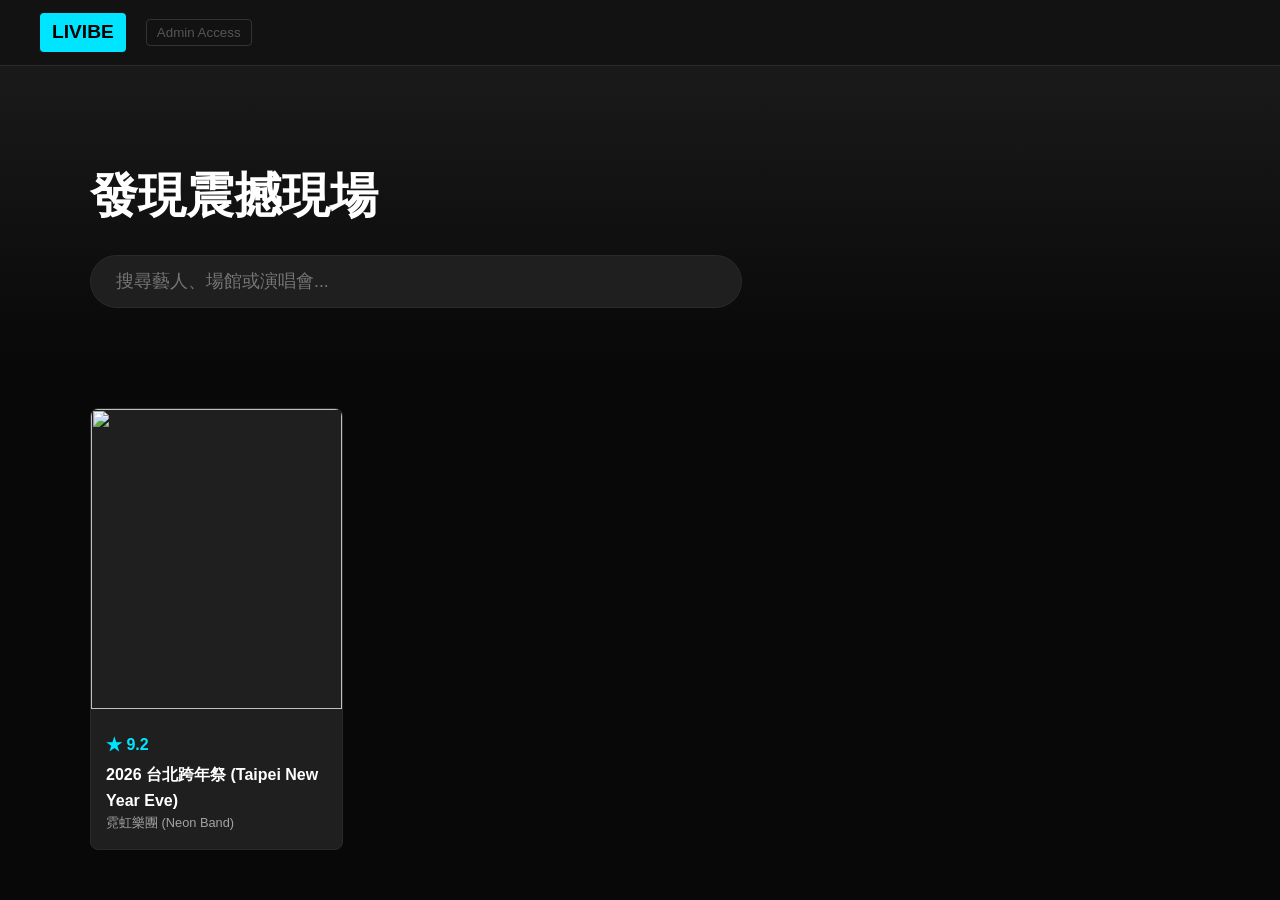
==== index.html @ 4e340376 "Initial commit of LIVIBE" ====
<!DOCTYPE html>
<html lang="zh-TW">
<head>
    <meta charset="UTF-8">
    <meta name="viewport" content="width=device-width, initial-scale=1.0">
    <title>LIVIBE | 專業演唱會評價資料庫</title>
    <link rel="stylesheet" href="style.css">
</head>
<body>
    <nav class="navbar">
        <a href="index.html" class="logo-box">LIVIBE</a>
        <div class="nav-links">
            <button id="adminBtn" class="admin-login-link">Admin Access</button>
        </div>
    </nav>

    <div class="hero-header">
        <div class="container">
            <h1 class="hero-title">發現震撼現場</h1>
            <input type="text" id="searchInput" class="search-bar" placeholder="搜尋藝人、場館或演唱會...">
        </div>
    </div>

    <main class="container">
        <div class="concert-grid" id="concertGrid"></div>
    </main>

    <script src="main.js"></script>
</body>
</html>
---- style.css ----
:root {
    --brand-main: #00E5FF;
    --bg-black: #080808;
    --bg-dark: #121212;
    --bg-card: #1f1f1f;
    --text-main: #ffffff;
    --text-muted: #a3a3a3;
    --border: 1px solid #2a2a2a;
}

body {
    background-color: var(--bg-black);
    color: var(--text-main);
    font-family: 'Inter', -apple-system, sans-serif;
    margin: 0;
    line-height: 1.6;
}

.container { max-width: 1100px; margin: 0 auto; padding: 0 20px; }

/* Navbar */
.navbar {
    background: var(--bg-dark);
    height: 65px;
    display: flex;
    align-items: center;
    padding: 0 40px;
    border-bottom: var(--border);
    position: sticky; top: 0; z-index: 100;
}

.logo-box {
    background: var(--brand-main);
    color: black;
    padding: 4px 12px;
    border-radius: 4px;
    font-weight: 800;
    text-decoration: none;
    font-size: 1.2rem;
}

/* Hero Section */
.hero-header { background: linear-gradient(to bottom, #1a1a1a, var(--bg-black)); padding: 60px 0; }
.hero-title { font-size: 3rem; margin-bottom: 20px; font-weight: 700; }
.search-bar {
    width: 100%; max-width: 600px; padding: 15px 25px;
    background: var(--bg-card); border: var(--border);
    border-radius: 30px; color: white; font-size: 1.1rem; outline: none;
}
.search-bar:focus { border-color: var(--brand-main); }

/* Concert Grid */
.concert-grid {
    display: grid; grid-template-columns: repeat(auto-fill, minmax(220px, 1fr));
    gap: 30px; padding: 40px 0;
}

.concert-card {
    background: var(--bg-card); border-radius: 8px; overflow: hidden;
    transition: transform 0.3s; cursor: pointer; border: var(--border);
}
.concert-card:hover { transform: translateY(-10px); border-color: var(--brand-main); }
.card-img { width: 100%; height: 300px; object-fit: cover; }
.card-body { padding: 15px; }

/* Detail Page Layout */
.detail-hero { background: var(--bg-dark); padding: 40px 0; border-bottom: var(--border); }
.score-circle { border-left: 1px solid #333; padding-left: 30px; text-align: center; }
.score-num { font-size: 3rem; color: var(--brand-main); font-weight: 800; display: block; }

.main-layout { display: grid; grid-template-columns: 320px 1fr; gap: 50px; margin-top: 40px; }
.poster-sticky { position: sticky; top: 100px; width: 100%; border-radius: 8px; box-shadow: 0 10px 40px rgba(0,0,0,0.6); }

.info-row { border-bottom: var(--border); padding: 18px 0; display: flex; }
.info-label { width: 140px; color: var(--text-muted); font-weight: 600; }
.info-value { color: var(--brand-main); text-decoration: none; }

/* Review Cards */
.review-card { background: var(--bg-card); padding: 25px; border-radius: 8px; margin-bottom: 20px; border: var(--border); }
.admin-login-link { background: transparent; border: 1px solid #333; color: #555; cursor: pointer; padding: 5px 10px; border-radius: 4px; margin-left: 20px; }
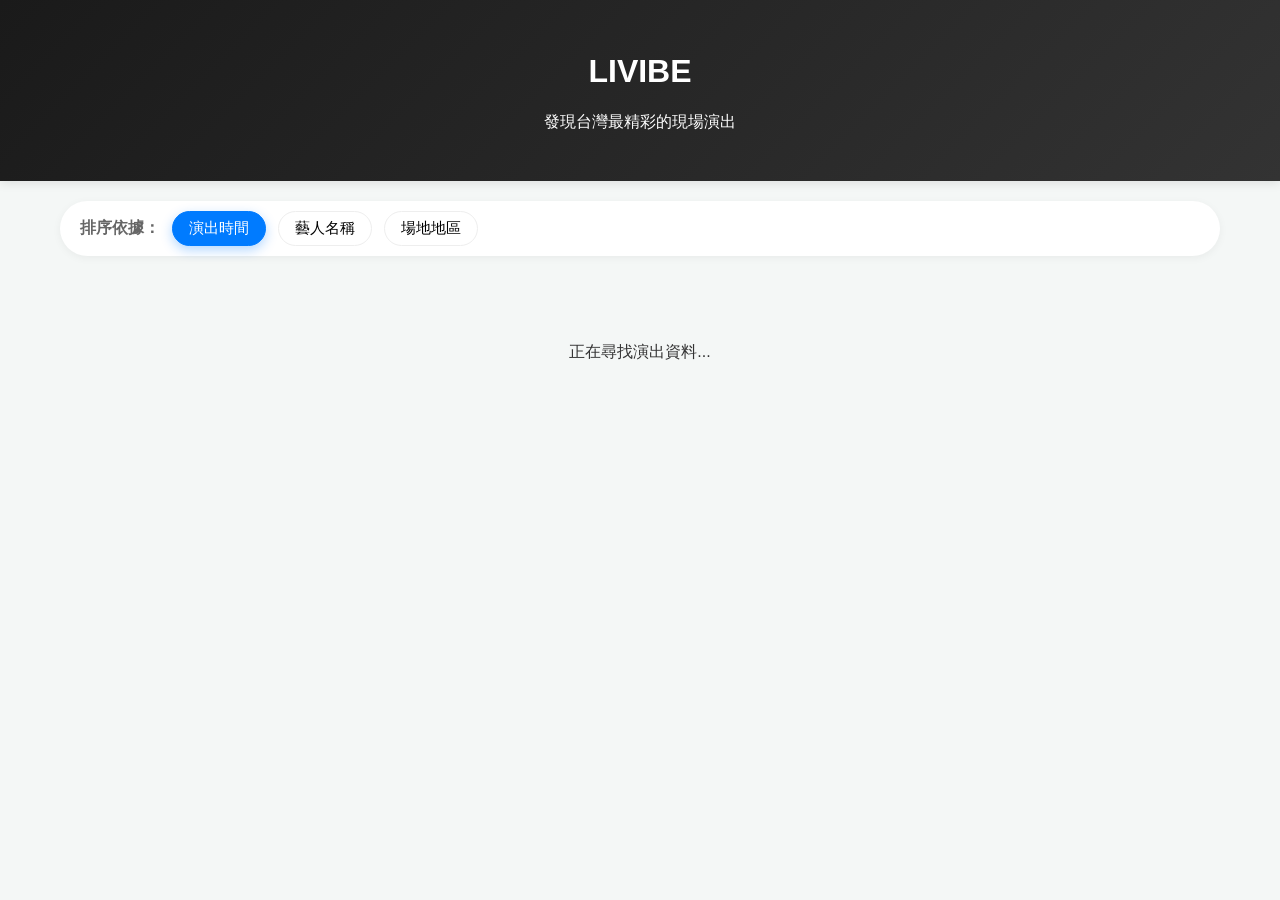
==== commit 1014846e: "feat: 支援主頁排序(藝人/時間/地區)、搜尋功能與爬蟲精準度優化" ====
--- a/index.html
+++ b/index.html
@@ -3,28 +3,32 @@
 <head>
     <meta charset="UTF-8">
     <meta name="viewport" content="width=device-width, initial-scale=1.0">
-    <title>LIVIBE | 專業演唱會評價資料庫</title>
+    <title>LIVIBE - 演唱會評價平台</title>
     <link rel="stylesheet" href="style.css">
 </head>
 <body>
-    <nav class="navbar">
-        <a href="index.html" class="logo-box">LIVIBE</a>
-        <div class="nav-links">
-            <button id="adminBtn" class="admin-login-link">Admin Access</button>
-        </div>
-    </nav>
 
-    <div class="hero-header">
-        <div class="container">
-            <h1 class="hero-title">發現震撼現場</h1>
-            <input type="text" id="searchInput" class="search-bar" placeholder="搜尋藝人、場館或演唱會...">
-        </div>
+<header>
+    <h1>LIVIBE</h1>
+    <p>發現台灣最精彩的現場演出</p>
+</header>
+
+<div class="filter-controls">
+    <div class="sort-group">
+        <span class="sort-label">排序依據：</span>
+        <button class="sort-btn active" data-sort="date">演出時間</button>
+        <button class="sort-btn" data-sort="artist">藝人名稱</button>
+        <button class="sort-btn" data-sort="location">場地地區</button>
+    </div>
+</div>
+
+<div id="concert-container" class="concert-grid">
     </div>
 
-    <main class="container">
-        <div class="concert-grid" id="concertGrid"></div>
-    </main>
+<div id="concert-grid" class="concert-grid">
+    <p style="text-align: center; grid-column: 1/-1;">正在尋找演出資料...</p>
+</div>
 
-    <script src="main.js"></script>
+<script src="app.js"></script> 
 </body>
 </html>
--- a/style.css
+++ b/style.css
@@ -1,80 +1,197 @@
-:root {
-    --brand-main: #00E5FF;
-    --bg-black: #080808;
-    --bg-dark: #121212;
-    --bg-card: #1f1f1f;
-    --text-main: #ffffff;
-    --text-muted: #a3a3a3;
-    --border: 1px solid #2a2a2a;
+/* 全域設定 */
+* {
+    box-sizing: border-box;
 }
 
 body {
-    background-color: var(--bg-black);
-    color: var(--text-main);
-    font-family: 'Inter', -apple-system, sans-serif;
+    font-family: 'PingFang TC', 'Microsoft JhengHei', sans-serif;
+    background-color: #f4f7f6;
     margin: 0;
-    line-height: 1.6;
+    color: #333;
 }
 
-.container { max-width: 1100px; margin: 0 auto; padding: 0 20px; }
+header {
+    background: linear-gradient(135deg, #1a1a1a 0%, #333 100%);
+    color: white;
+    padding: 2rem;
+    text-align: center;
+    box-shadow: 0 2px 10px rgba(0,0,0,0.1);
+}
 
-/* Navbar */
-.navbar {
-    background: var(--bg-dark);
-    height: 65px;
+/* 排序控制列 */
+.control-panel {
+    max-width: 1200px;
+    margin: 30px auto;
+    padding: 0 20px;
+    display: flex;
+    justify-content: center;
+    align-items: center;
+    gap: 15px;
+}
+
+.sort-group {
+    display: flex;
+    gap: 12px;
+    background: #fff;
+    padding: 10px 20px;
+    border-radius: 50px;
+    box-shadow: 0 4px 6px rgba(0,0,0,0.05);
+}
+
+.sort-label {
+    font-weight: bold;
+    color: #666;
+    align-self: center;
+}
+
+.sort-btn {
+    padding: 8px 20px;
+    border: 2px solid #eee;
+    background: white;
+    border-radius: 25px;
+    cursor: pointer;
+    font-size: 0.95rem;
+    font-weight: 500;
+    transition: all 0.3s ease;
+}
+
+.sort-btn:hover {
+    border-color: #007bff;
+    color: #007bff;
+}
+
+.sort-btn.active {
+    background: #007bff;
+    color: white;
+    border-color: #007bff;
+    box-shadow: 0 4px 12px rgba(0, 123, 255, 0.3);
+}
+
+/* 演唱會網格佈局 */
+.concert-grid {
+    display: grid;
+    grid-template-columns: repeat(auto-fill, minmax(300px, 1fr));
+    gap: 30px;
+    max-width: 1200px;
+    margin: 0 auto;
+    padding: 0 20px 50px;
+}
+
+/* 卡片與圖片樣式 */
+.concert-card {
+    background: white;
+    border-radius: 15px;
+    overflow: hidden;
+    box-shadow: 0 10px 20px rgba(0,0,0,0.08);
+    transition: transform 0.3s cubic-bezier(0.175, 0.885, 0.32, 1.275);
+}
+
+.concert-card:hover {
+    transform: translateY(-10px);
+    box-shadow: 0 15px 30px rgba(0,0,0,0.12);
+}
+
+.poster-wrapper {
+    position: relative;
+    width: 100%;
+    height: 400px;
+    overflow: hidden;
+}
+
+.poster-wrapper img {
+    width: 100%;
+    height: 100%;
+    object-fit: cover;
+}
+
+/* 文字資訊區 */
+.info {
+    padding: 20px;
+}
+
+.location-tag {
+    background: #f0f3ff;
+    color: #007bff;
+    font-size: 0.75rem;
+    font-weight: bold;
+    padding: 4px 12px;
+    border-radius: 6px;
+    display: inline-block;
+    margin-bottom: 10px;
+}
+
+h3 {
+    margin: 5px 0;
+    font-size: 1.25rem;
+    color: #222;
+    /* 避免標題太長擠壓佈局 */
+    display: -webkit-box;
+    -webkit-line-clamp: 1;
+    -webkit-box-orient: vertical;
+    overflow: hidden;
+}
+
+.venue {
+    color: #777;
+    font-size: 0.9rem;
+    margin-bottom: 15px;
+}
+
+.date-box {
+    border-top: 1px solid #eee;
+    padding-top: 15px;
+    color: #007bff;
+    font-weight: 600;
     display: flex;
     align-items: center;
-    padding: 0 40px;
-    border-bottom: var(--border);
-    position: sticky; top: 0; z-index: 100;
+    gap: 5px;
 }
 
-.logo-box {
-    background: var(--brand-main);
-    color: black;
-    padding: 4px 12px;
-    border-radius: 4px;
-    font-weight: 800;
-    text-decoration: none;
-    font-size: 1.2rem;
+/* 手機版適應 */
+@media (max-width: 600px) {
+    .control-panel {
+        flex-direction: column;
+    }
+    .sort-group {
+        flex-wrap: wrap;
+        justify-content: center;
+    }
+    .poster-wrapper {
+        height: 300px;
+    }
 }
 
-/* Hero Section */
-.hero-header { background: linear-gradient(to bottom, #1a1a1a, var(--bg-black)); padding: 60px 0; }
-.hero-title { font-size: 3rem; margin-bottom: 20px; font-weight: 700; }
-.search-bar {
-    width: 100%; max-width: 600px; padding: 15px 25px;
-    background: var(--bg-card); border: var(--border);
-    border-radius: 30px; color: white; font-size: 1.1rem; outline: none;
-}
-.search-bar:focus { border-color: var(--brand-main); }
-
-/* Concert Grid */
-.concert-grid {
-    display: grid; grid-template-columns: repeat(auto-fill, minmax(220px, 1fr));
-    gap: 30px; padding: 40px 0;
+.filter-controls {
+    max-width: 1200px;
+    margin: 20px auto;
+    padding: 0 20px;
 }
 
-.concert-card {
-    background: var(--bg-card); border-radius: 8px; overflow: hidden;
-    transition: transform 0.3s; cursor: pointer; border: var(--border);
+.sort-group {
+    display: flex;
+    gap: 12px;
+    align-items: center;
+    background: white;
+    padding: 10px 20px;
+    border-radius: 50px;
+    box-shadow: 0 2px 8px rgba(0,0,0,0.05);
 }
-.concert-card:hover { transform: translateY(-10px); border-color: var(--brand-main); }
-.card-img { width: 100%; height: 300px; object-fit: cover; }
-.card-body { padding: 15px; }
 
-/* Detail Page Layout */
-.detail-hero { background: var(--bg-dark); padding: 40px 0; border-bottom: var(--border); }
-.score-circle { border-left: 1px solid #333; padding-left: 30px; text-align: center; }
-.score-num { font-size: 3rem; color: var(--brand-main); font-weight: 800; display: block; }
+.sort-btn {
+    padding: 6px 16px;
+    border: 1px solid #eee;
+    background: #fff;
+    border-radius: 20px;
+    cursor: pointer;
+    transition: all 0.3s;
+}
 
-.main-layout { display: grid; grid-template-columns: 320px 1fr; gap: 50px; margin-top: 40px; }
-.poster-sticky { position: sticky; top: 100px; width: 100%; border-radius: 8px; box-shadow: 0 10px 40px rgba(0,0,0,0.6); }
+.sort-btn:hover {
+    border-color: #007bff;
+}
 
-.info-row { border-bottom: var(--border); padding: 18px 0; display: flex; }
-.info-label { width: 140px; color: var(--text-muted); font-weight: 600; }
-.info-value { color: var(--brand-main); text-decoration: none; }
-
-/* Review Cards */
-.review-card { background: var(--bg-card); padding: 25px; border-radius: 8px; margin-bottom: 20px; border: var(--border); }
-.admin-login-link { background: transparent; border: 1px solid #333; color: #555; cursor: pointer; padding: 5px 10px; border-radius: 4px; margin-left: 20px; }+.sort-btn.active {
+    background: #007bff;
+    color: white;
+    border-color: #007bff;
+}
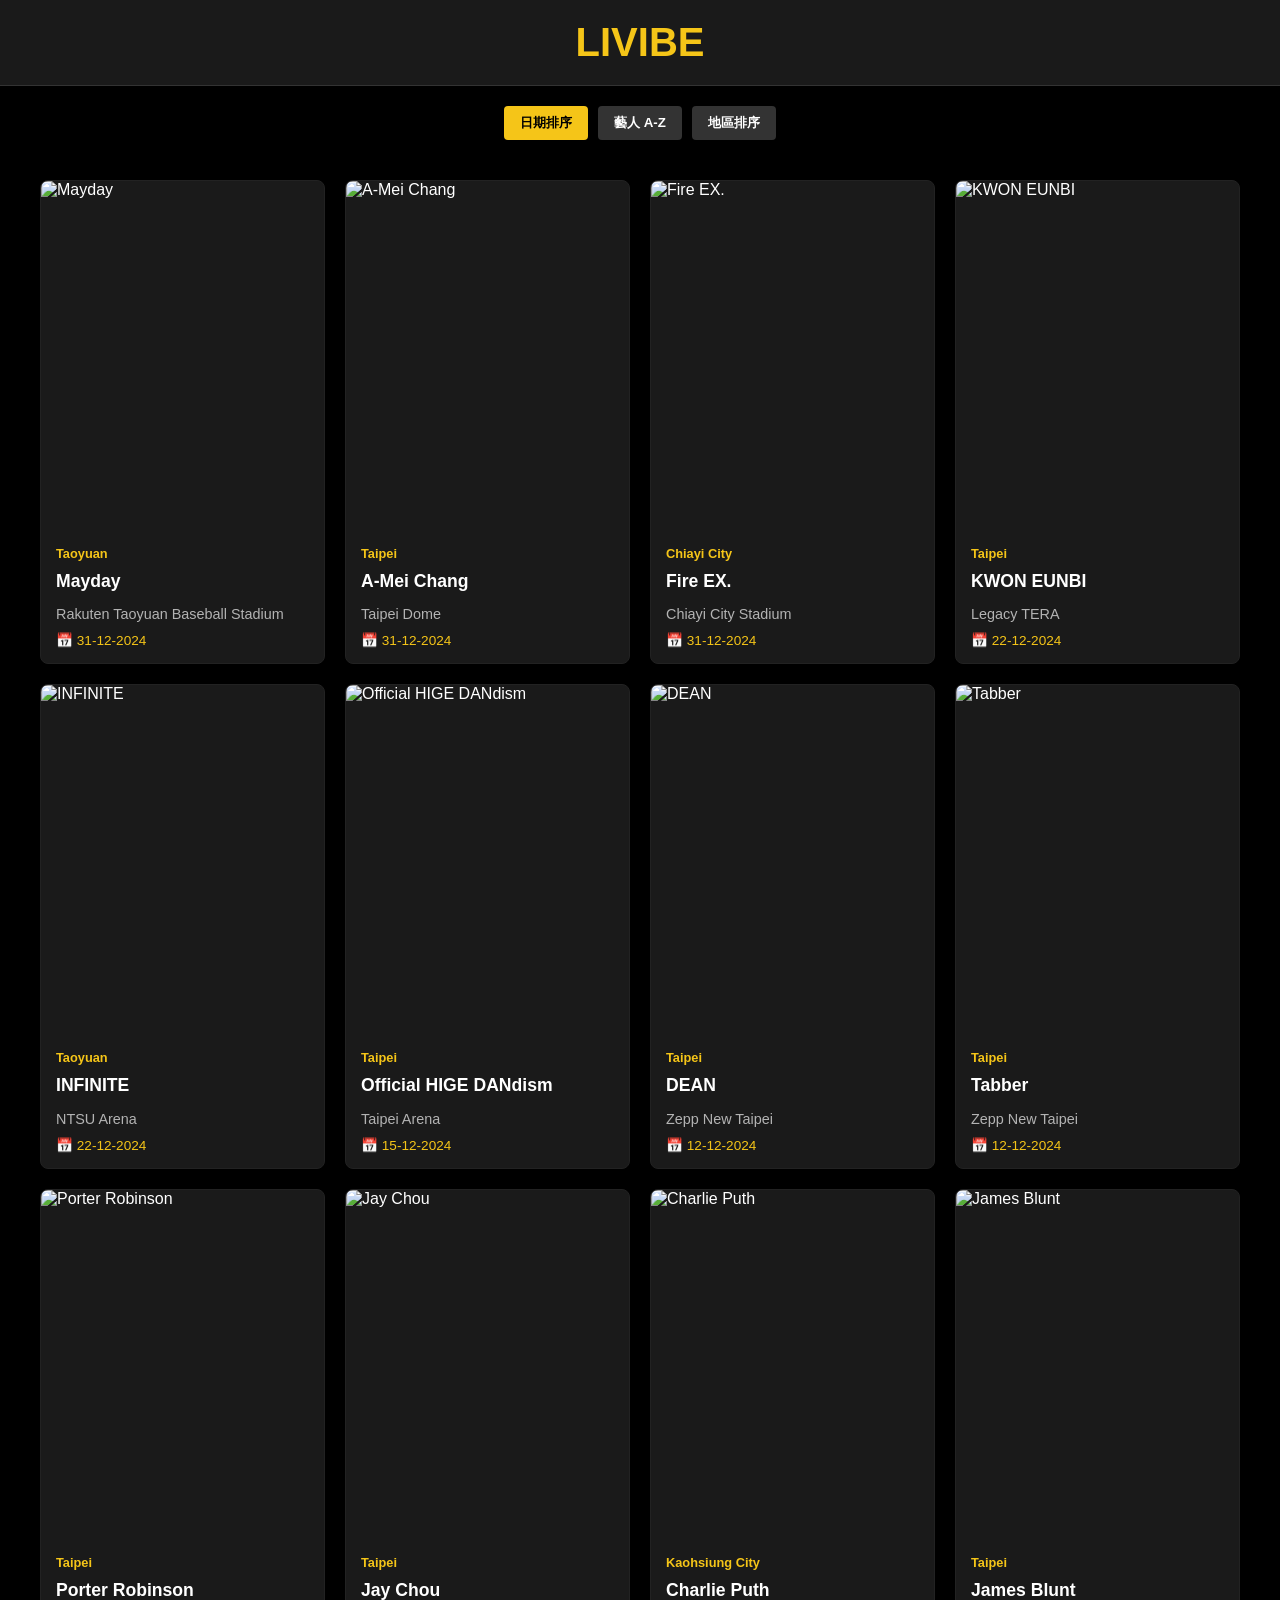
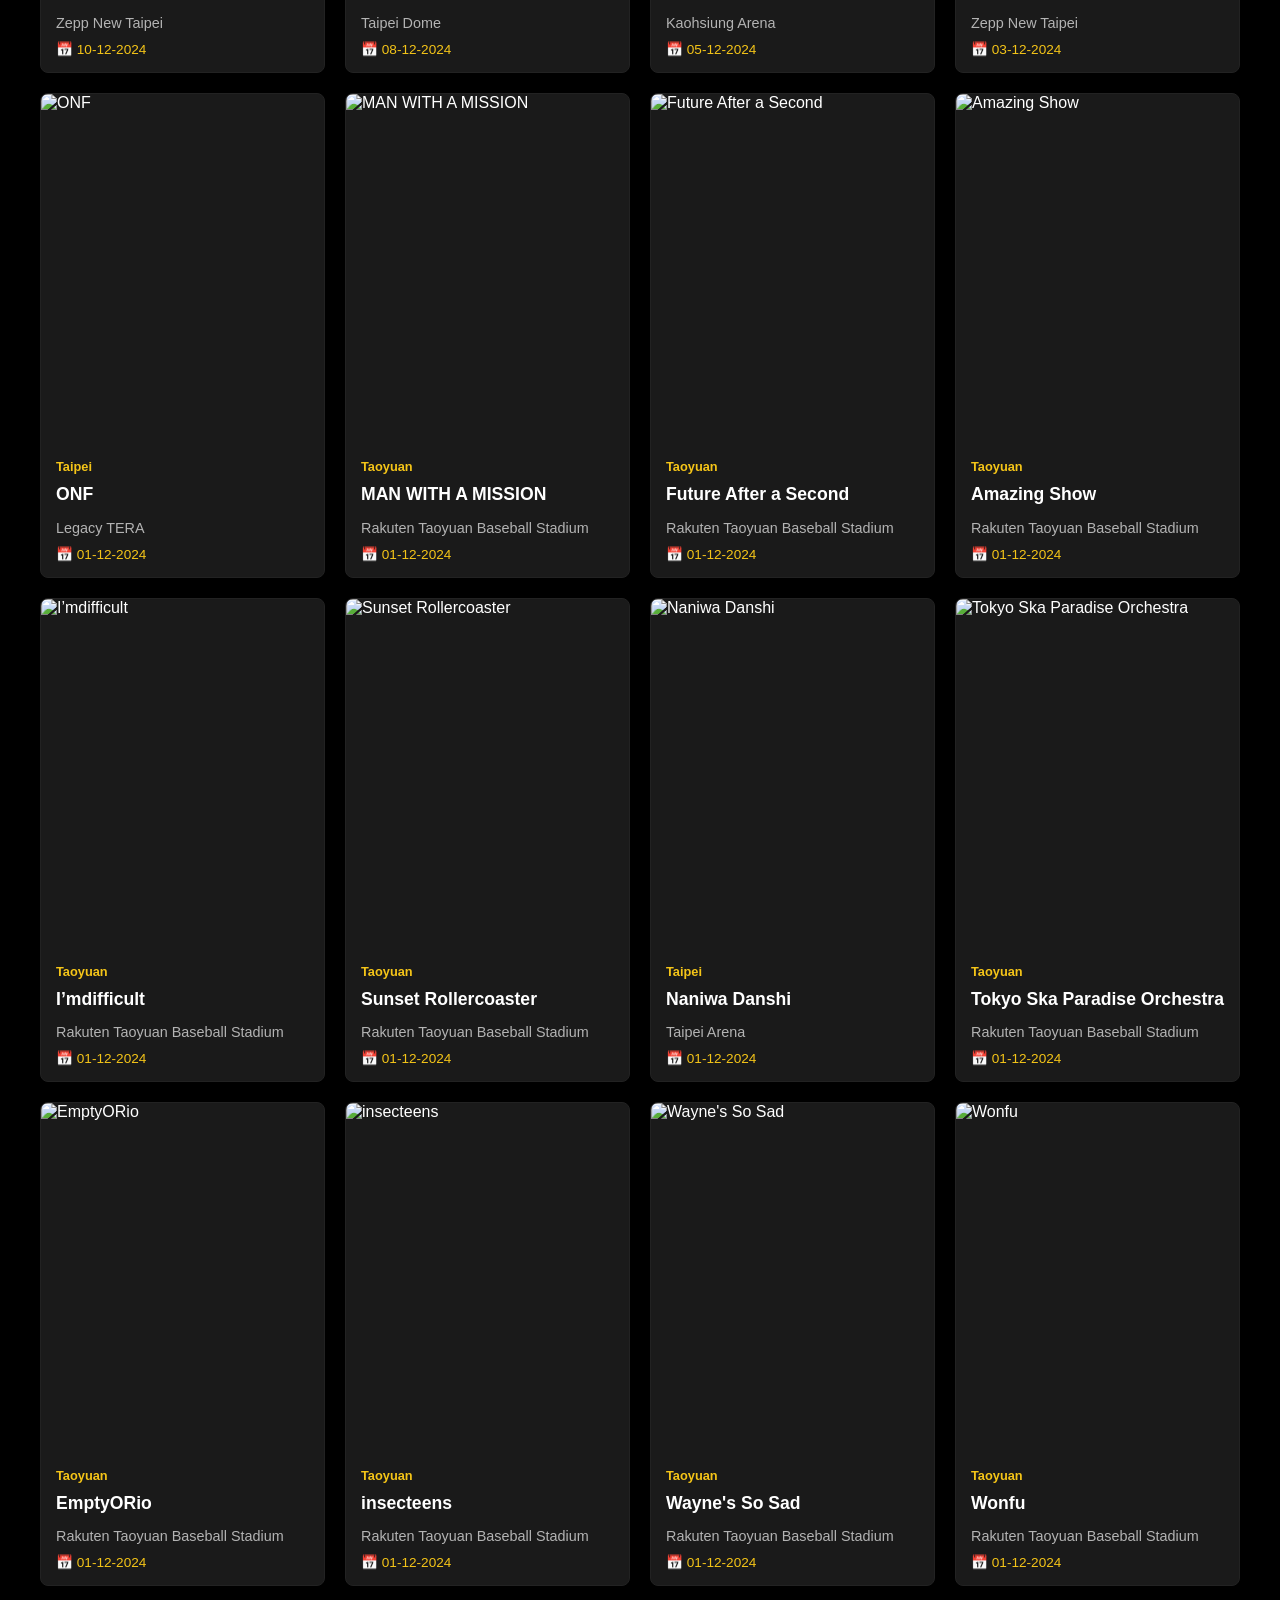
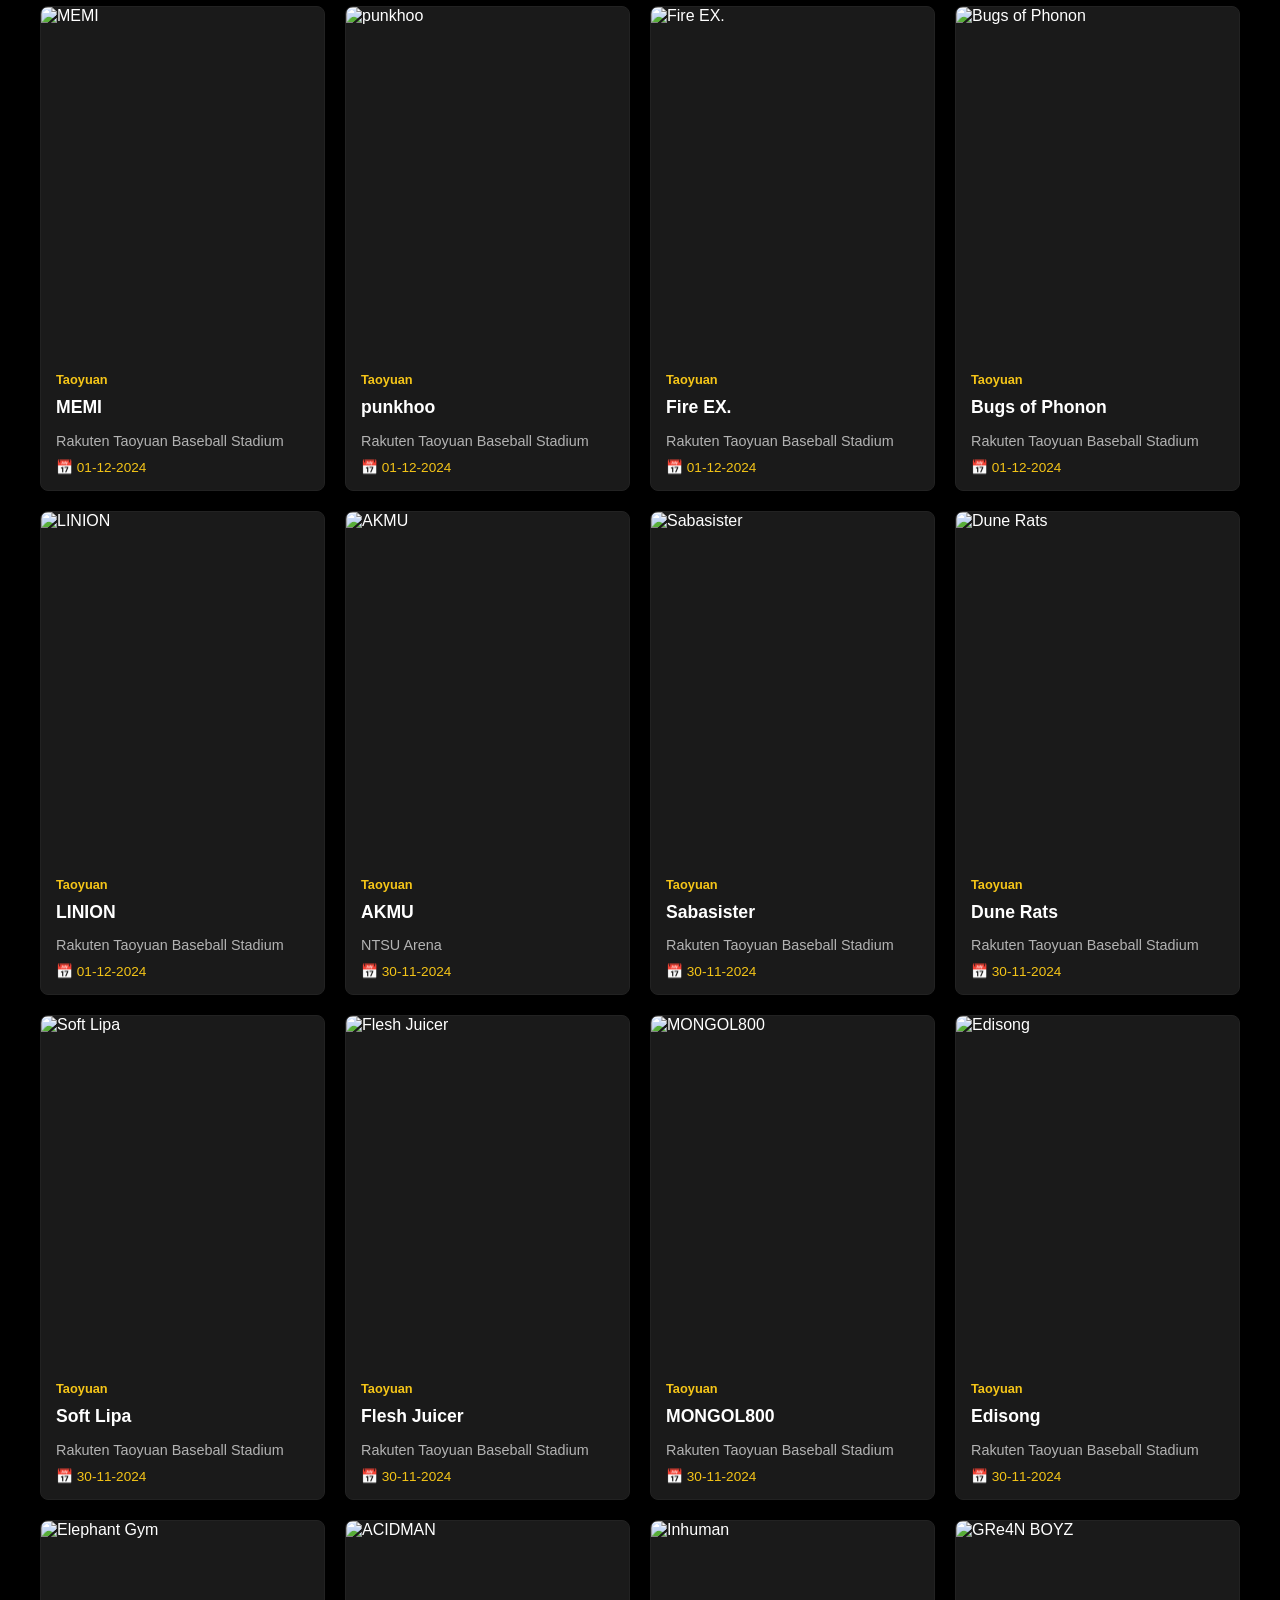
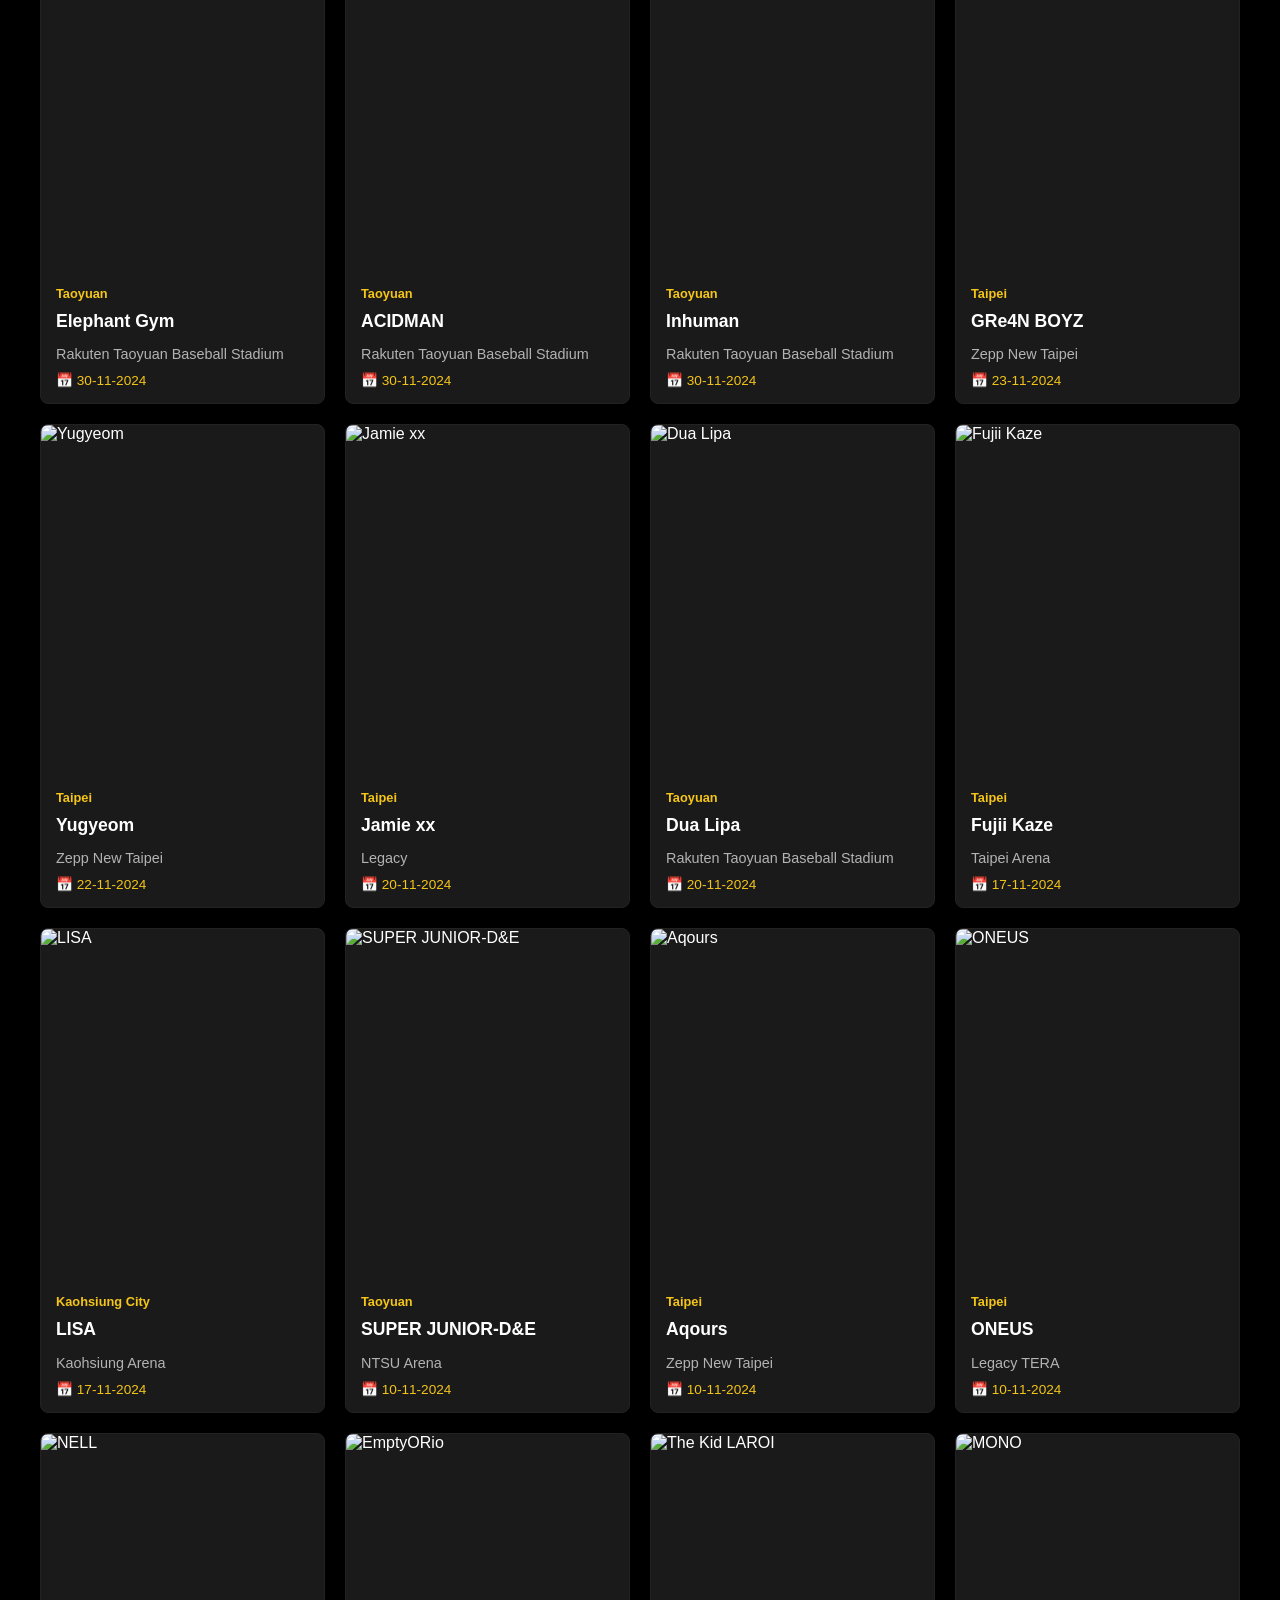
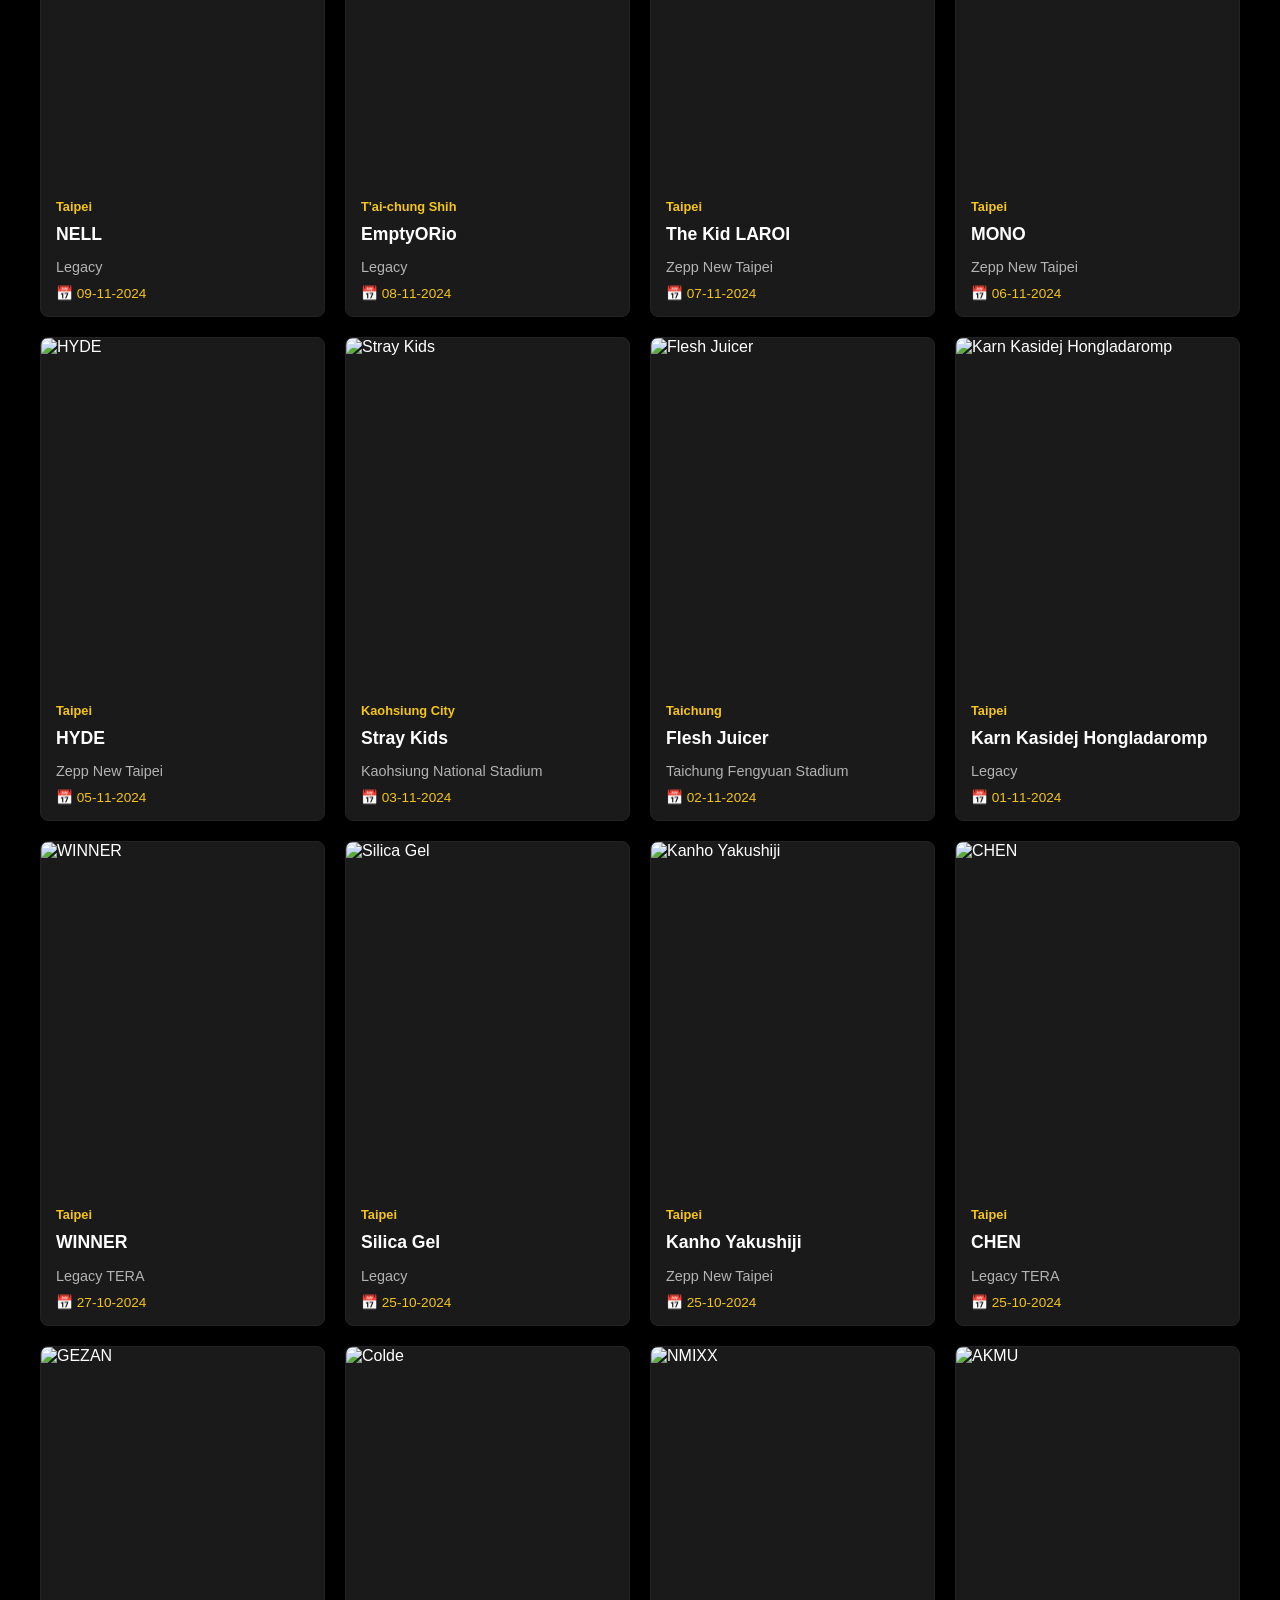
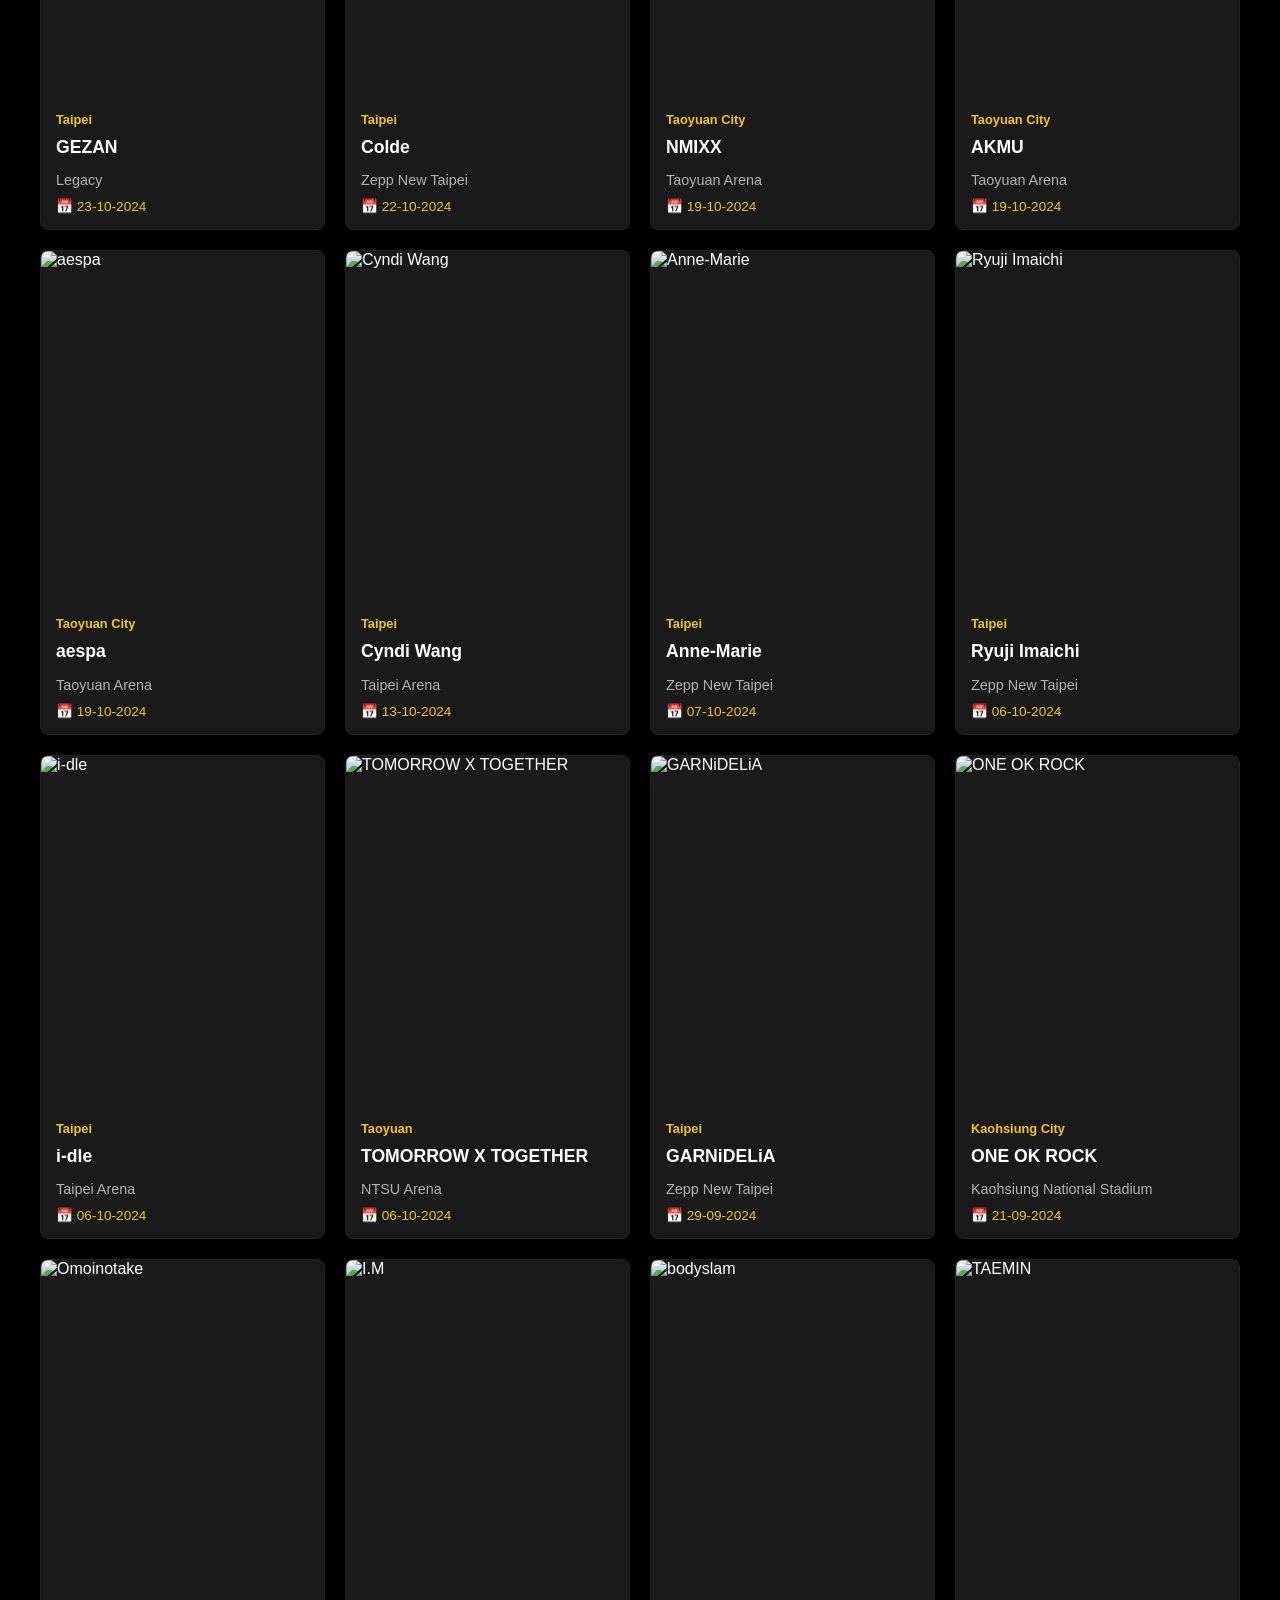
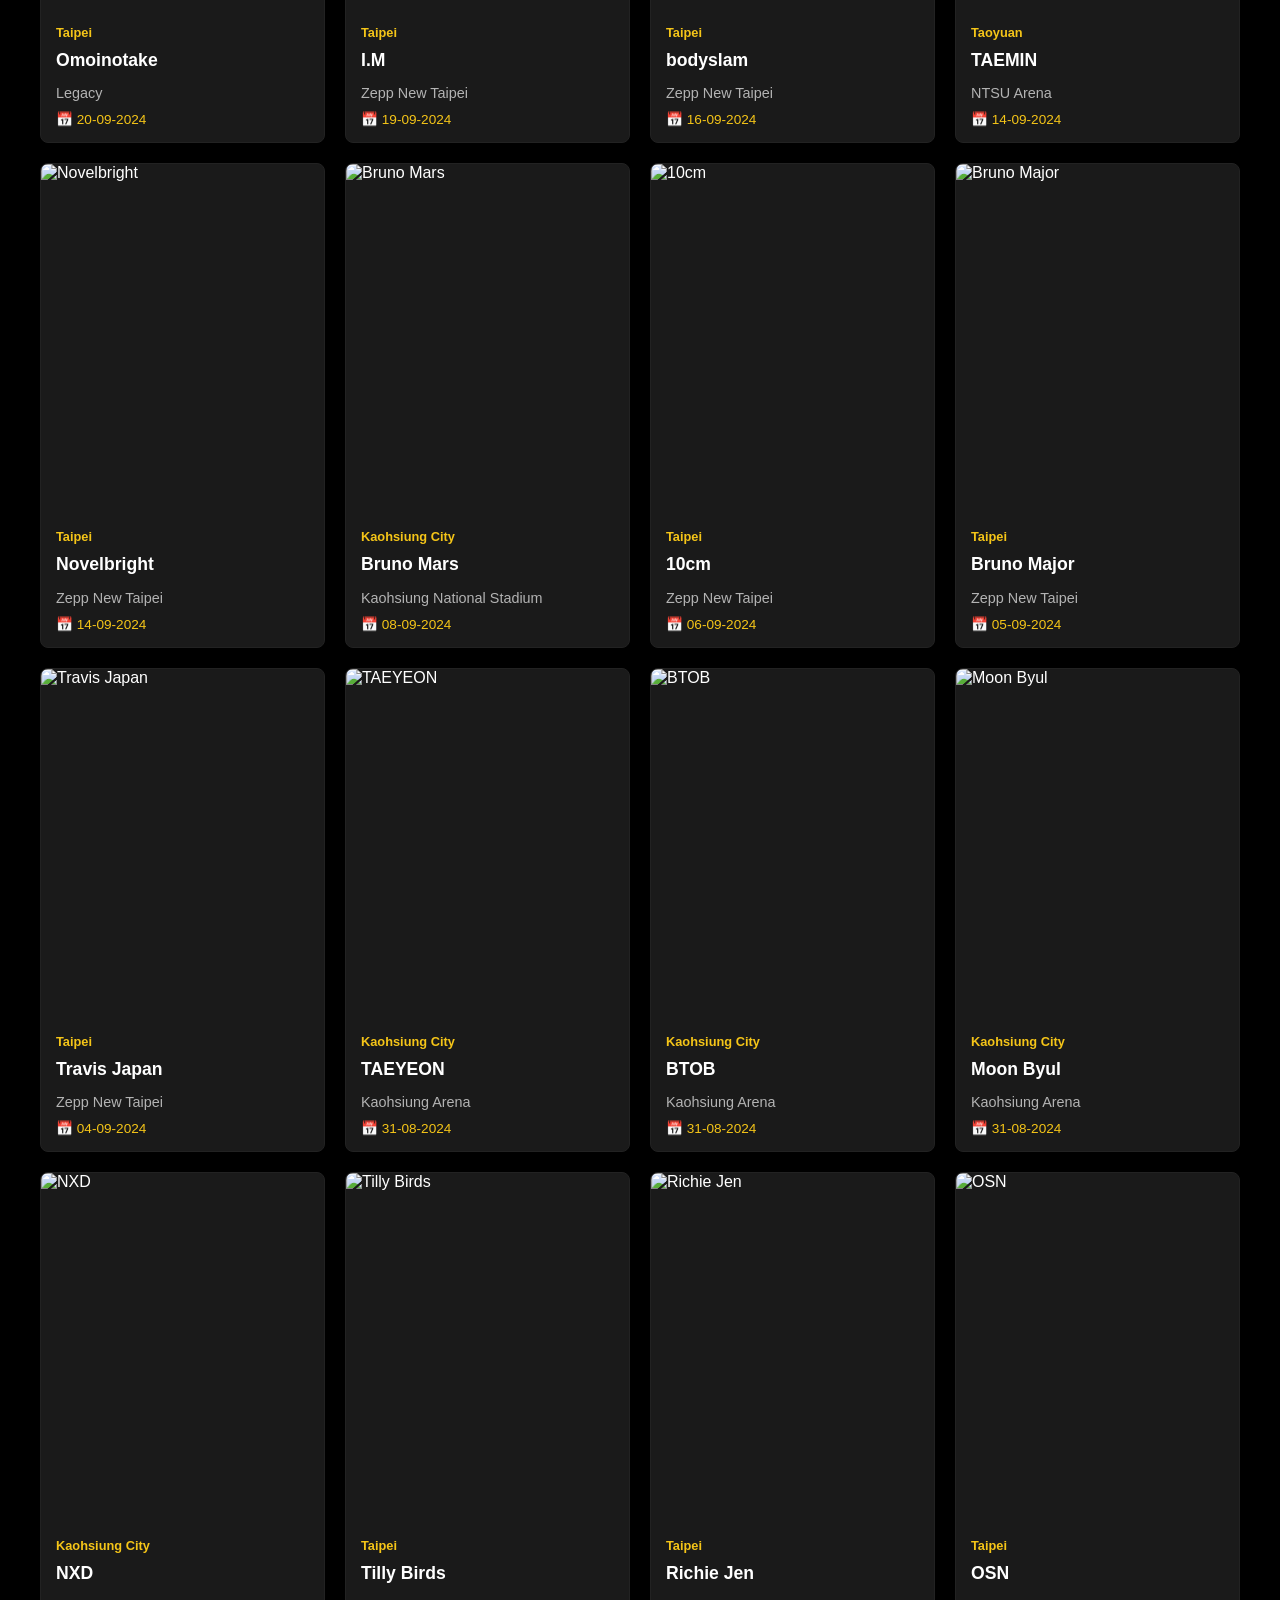
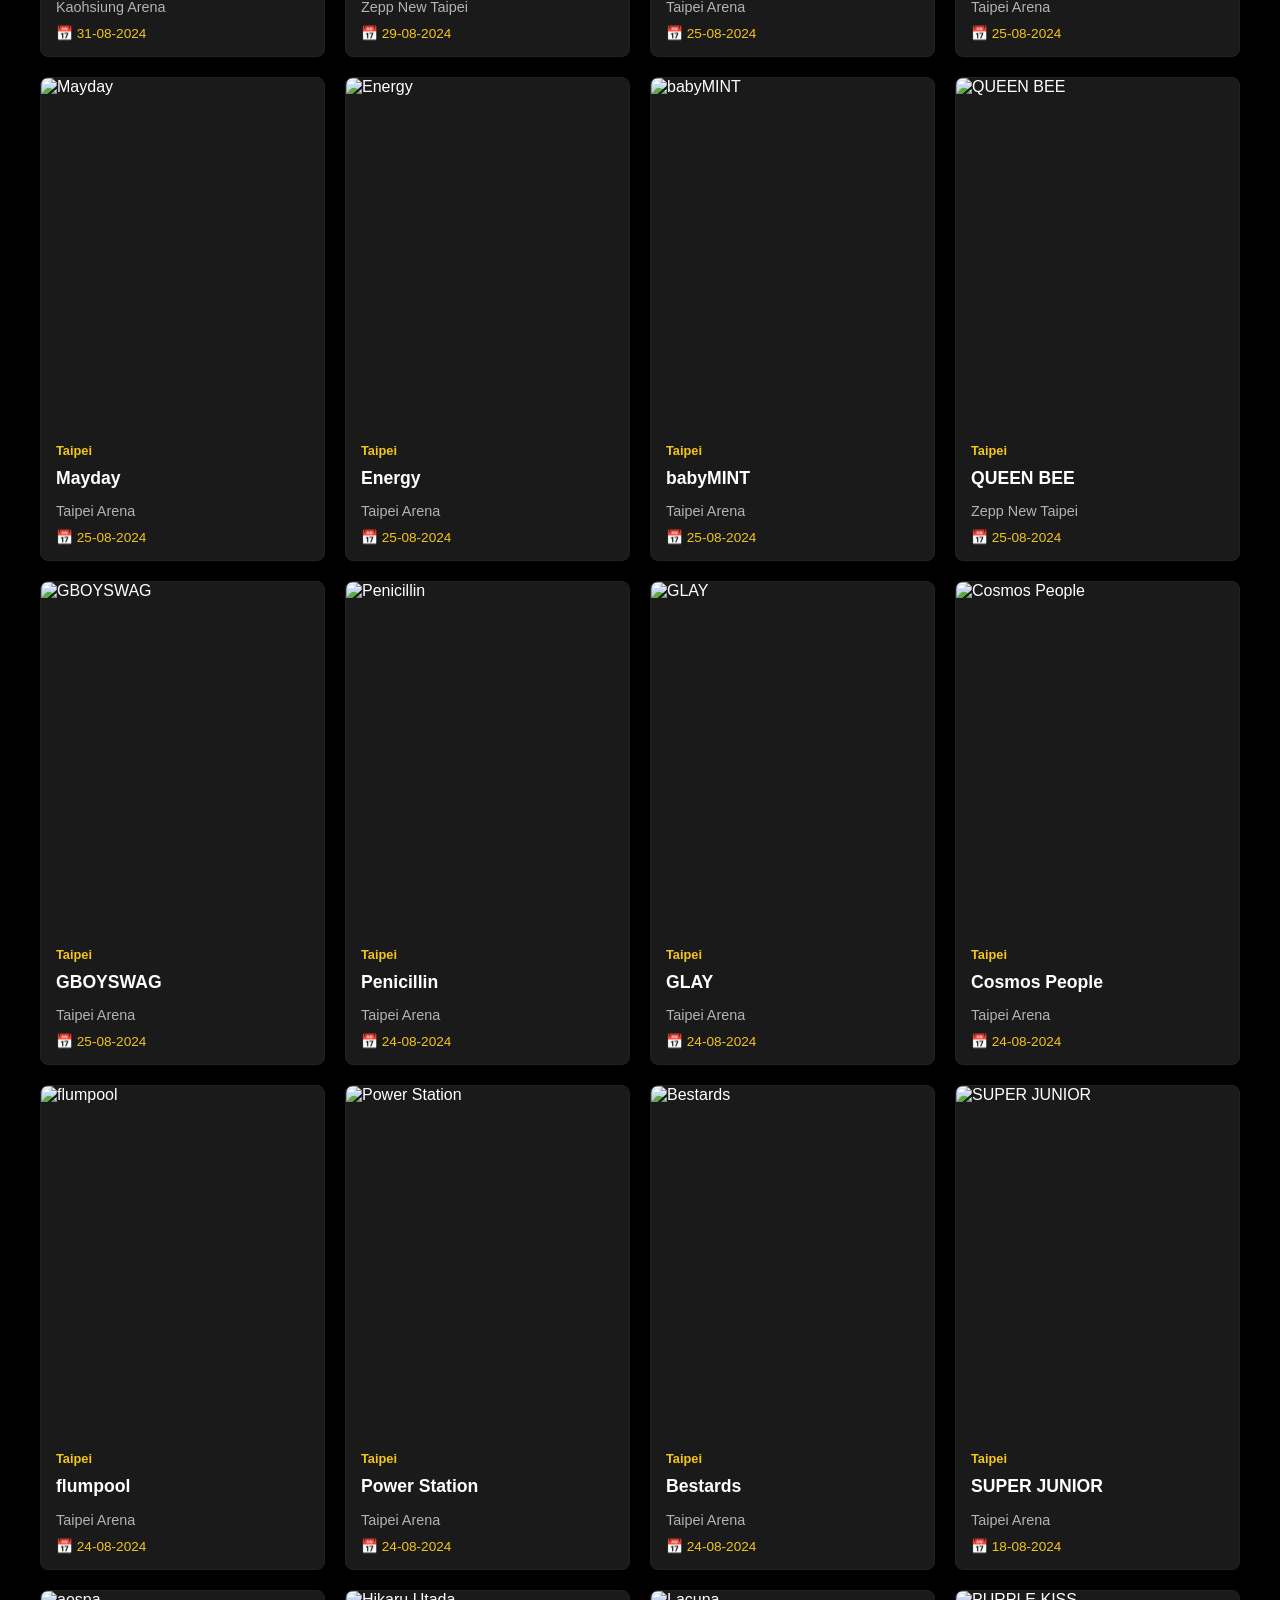
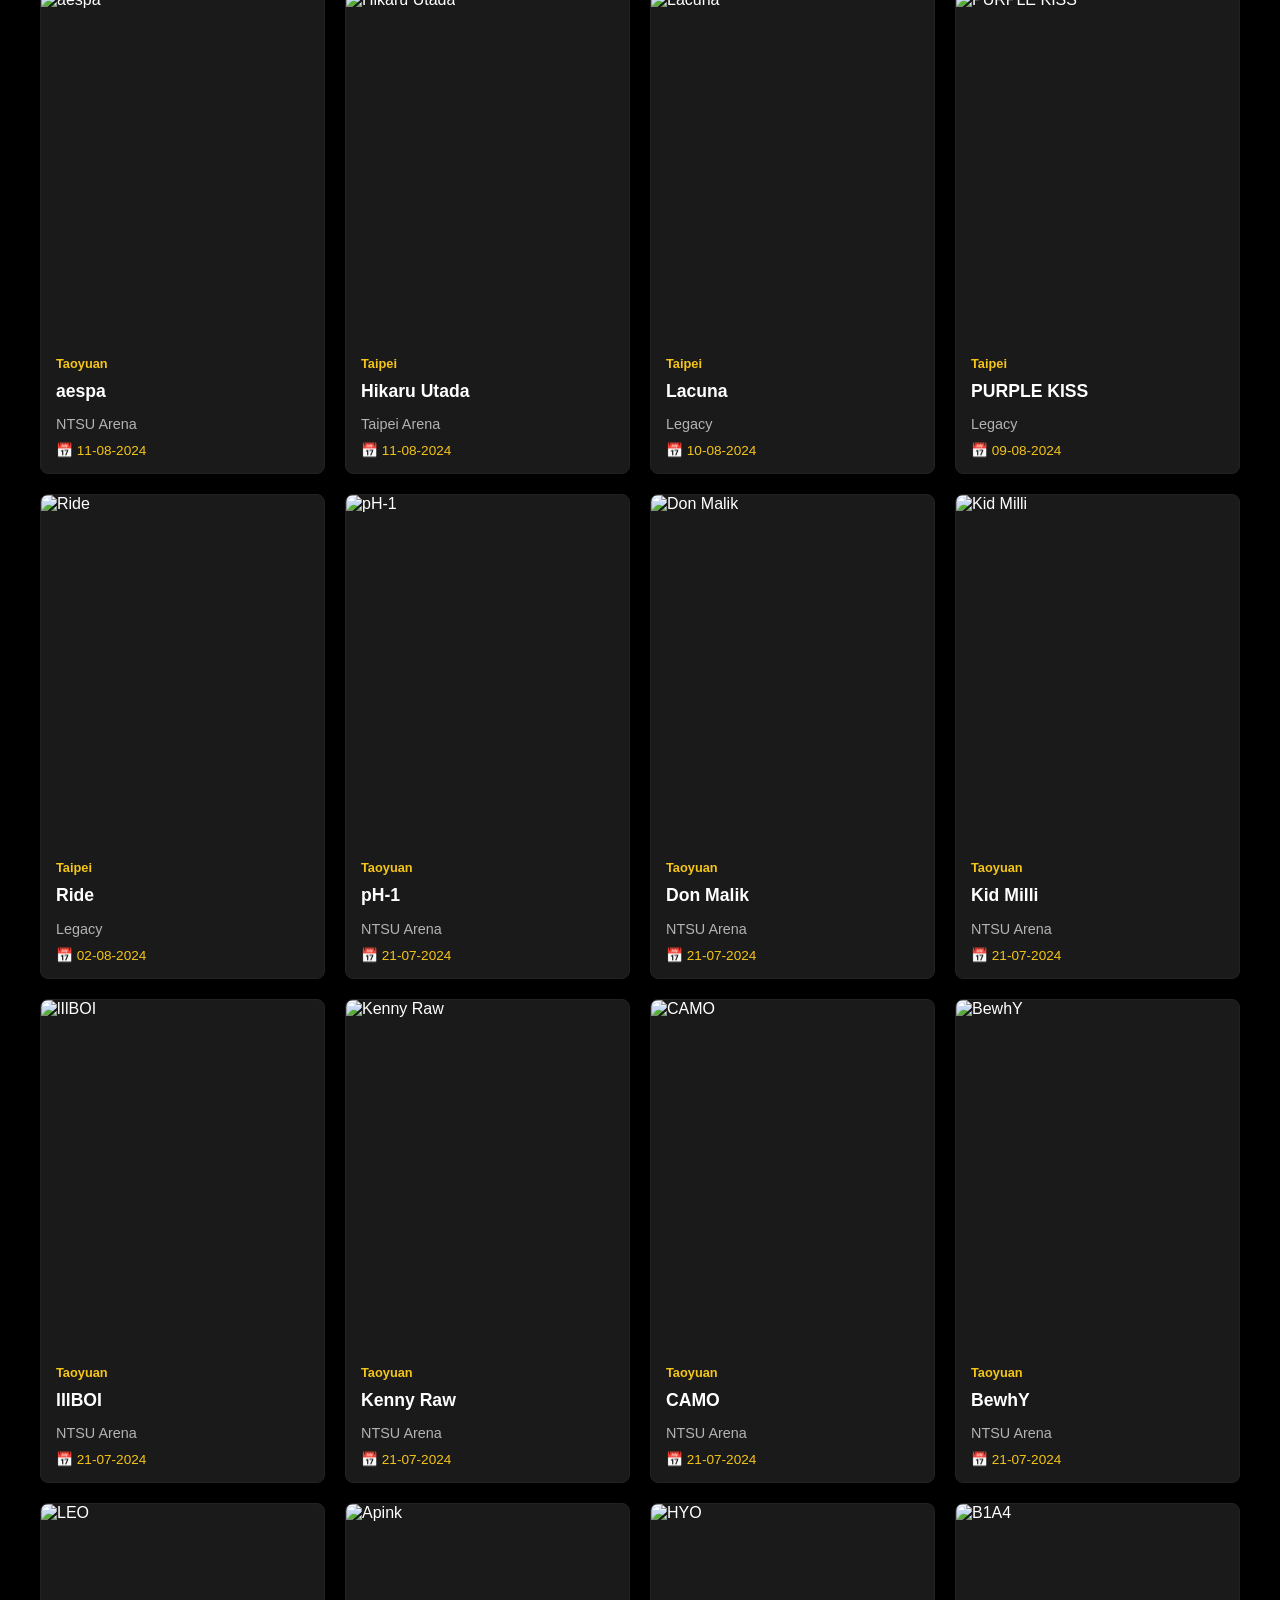
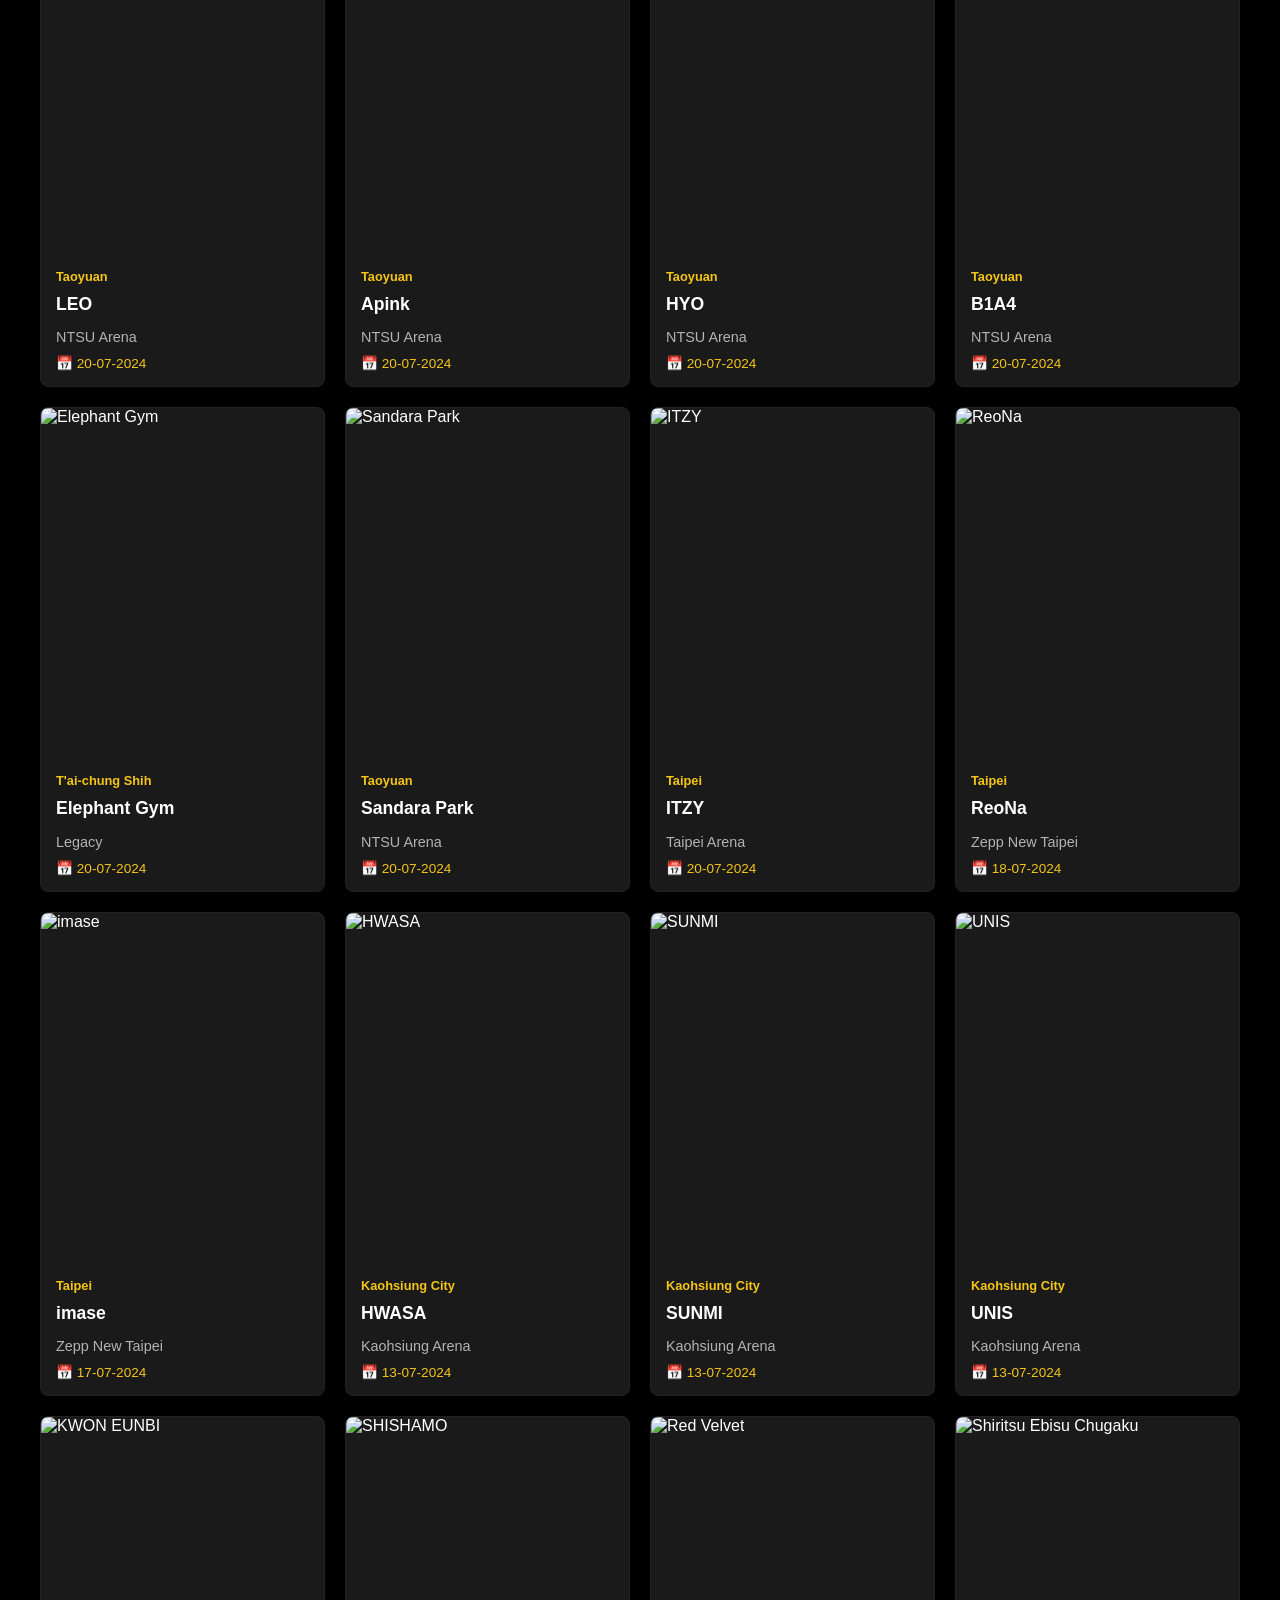
==== commit d221aca4: "修正檔名為 data.json 並還原 IMDB 風格與排序功能" ====
--- a/index.html
+++ b/index.html
@@ -10,25 +10,19 @@
 
 <header>
     <h1>LIVIBE</h1>
-    <p>發現台灣最精彩的現場演出</p>
 </header>
 
-<div class="filter-controls">
+<div class="control-panel">
     <div class="sort-group">
-        <span class="sort-label">排序依據：</span>
-        <button class="sort-btn active" data-sort="date">演出時間</button>
-        <button class="sort-btn" data-sort="artist">藝人名稱</button>
-        <button class="sort-btn" data-sort="location">場地地區</button>
+        <button class="sort-btn active" data-sort="date">日期排序</button>
+        <button class="sort-btn" data-sort="artist">藝人 A-Z</button>
+        <button class="sort-btn" data-sort="location">地區排序</button>
     </div>
 </div>
 
 <div id="concert-container" class="concert-grid">
     </div>
 
-<div id="concert-grid" class="concert-grid">
-    <p style="text-align: center; grid-column: 1/-1;">正在尋找演出資料...</p>
-</div>
-
-<script src="app.js"></script> 
+<script src="main.js"></script> 
 </body>
 </html>
--- a/style.css
+++ b/style.css
@@ -1,197 +1,87 @@
-/* 全域設定 */
-* {
-    box-sizing: border-box;
+:root {
+    --imdb-black: #000000;
+    --imdb-dark: #121212;
+    --imdb-yellow: #f5c518;
+    --imdb-gray: #1a1a1a;
+    --text-main: #ffffff;
+    --text-muted: #b3b3b3;
 }
 
 body {
-    font-family: 'PingFang TC', 'Microsoft JhengHei', sans-serif;
-    background-color: #f4f7f6;
+    background-color: var(--imdb-black);
+    color: var(--text-main);
+    font-family: 'Roboto', 'PingFang TC', sans-serif;
     margin: 0;
-    color: #333;
 }
 
 header {
-    background: linear-gradient(135deg, #1a1a1a 0%, #333 100%);
-    color: white;
-    padding: 2rem;
+    background-color: var(--imdb-gray);
+    padding: 20px;
+    border-bottom: 1px solid #333;
     text-align: center;
-    box-shadow: 0 2px 10px rgba(0,0,0,0.1);
 }
+
+h1 { color: var(--imdb-yellow); margin: 0; font-size: 2.5rem; }
 
 /* 排序控制列 */
 .control-panel {
-    max-width: 1200px;
-    margin: 30px auto;
-    padding: 0 20px;
     display: flex;
     justify-content: center;
-    align-items: center;
-    gap: 15px;
+    padding: 20px;
+    background: var(--imdb-black);
 }
 
 .sort-group {
     display: flex;
-    gap: 12px;
-    background: #fff;
-    padding: 10px 20px;
-    border-radius: 50px;
-    box-shadow: 0 4px 6px rgba(0,0,0,0.05);
-}
-
-.sort-label {
-    font-weight: bold;
-    color: #666;
-    align-self: center;
+    gap: 10px;
+    align-items: center;
 }
 
 .sort-btn {
-    padding: 8px 20px;
-    border: 2px solid #eee;
-    background: white;
-    border-radius: 25px;
+    background: #333;
+    color: white;
+    border: none;
+    padding: 8px 16px;
+    border-radius: 4px;
     cursor: pointer;
-    font-size: 0.95rem;
-    font-weight: 500;
-    transition: all 0.3s ease;
+    font-weight: bold;
+    transition: 0.3s;
 }
 
-.sort-btn:hover {
-    border-color: #007bff;
-    color: #007bff;
+.sort-btn:hover { background: #444; }
+
+.sort-btn.active {
+    background: var(--imdb-yellow);
+    color: black;
 }
 
-.sort-btn.active {
-    background: #007bff;
-    color: white;
-    border-color: #007bff;
-    box-shadow: 0 4px 12px rgba(0, 123, 255, 0.3);
-}
-
-/* 演唱會網格佈局 */
+/* 網格佈局 */
 .concert-grid {
     display: grid;
-    grid-template-columns: repeat(auto-fill, minmax(300px, 1fr));
-    gap: 30px;
+    grid-template-columns: repeat(auto-fill, minmax(250px, 1fr));
+    gap: 20px;
     max-width: 1200px;
     margin: 0 auto;
-    padding: 0 20px 50px;
-}
-
-/* 卡片與圖片樣式 */
-.concert-card {
-    background: white;
-    border-radius: 15px;
-    overflow: hidden;
-    box-shadow: 0 10px 20px rgba(0,0,0,0.08);
-    transition: transform 0.3s cubic-bezier(0.175, 0.885, 0.32, 1.275);
-}
-
-.concert-card:hover {
-    transform: translateY(-10px);
-    box-shadow: 0 15px 30px rgba(0,0,0,0.12);
-}
-
-.poster-wrapper {
-    position: relative;
-    width: 100%;
-    height: 400px;
-    overflow: hidden;
-}
-
-.poster-wrapper img {
-    width: 100%;
-    height: 100%;
-    object-fit: cover;
-}
-
-/* 文字資訊區 */
-.info {
     padding: 20px;
 }
 
-.location-tag {
-    background: #f0f3ff;
-    color: #007bff;
-    font-size: 0.75rem;
-    font-weight: bold;
-    padding: 4px 12px;
-    border-radius: 6px;
-    display: inline-block;
-    margin-bottom: 10px;
+/* 卡片設計 - 重點在此 */
+.concert-card {
+    background: var(--imdb-gray);
+    border-radius: 8px;
+    overflow: hidden;
+    transition: 0.3s;
+    cursor: pointer;
+    border: 1px solid #222;
 }
 
-h3 {
-    margin: 5px 0;
-    font-size: 1.25rem;
-    color: #222;
-    /* 避免標題太長擠壓佈局 */
-    display: -webkit-box;
-    -webkit-line-clamp: 1;
-    -webkit-box-orient: vertical;
-    overflow: hidden;
-}
+.concert-card:hover { transform: translateY(-5px); border-color: var(--imdb-yellow); }
 
-.venue {
-    color: #777;
-    font-size: 0.9rem;
-    margin-bottom: 15px;
-}
+.poster-wrapper { width: 100%; height: 350px; }
+.poster-wrapper img { width: 100%; height: 100%; object-fit: cover; }
 
-.date-box {
-    border-top: 1px solid #eee;
-    padding-top: 15px;
-    color: #007bff;
-    font-weight: 600;
-    display: flex;
-    align-items: center;
-    gap: 5px;
-}
-
-/* 手機版適應 */
-@media (max-width: 600px) {
-    .control-panel {
-        flex-direction: column;
-    }
-    .sort-group {
-        flex-wrap: wrap;
-        justify-content: center;
-    }
-    .poster-wrapper {
-        height: 300px;
-    }
-}
-
-.filter-controls {
-    max-width: 1200px;
-    margin: 20px auto;
-    padding: 0 20px;
-}
-
-.sort-group {
-    display: flex;
-    gap: 12px;
-    align-items: center;
-    background: white;
-    padding: 10px 20px;
-    border-radius: 50px;
-    box-shadow: 0 2px 8px rgba(0,0,0,0.05);
-}
-
-.sort-btn {
-    padding: 6px 16px;
-    border: 1px solid #eee;
-    background: #fff;
-    border-radius: 20px;
-    cursor: pointer;
-    transition: all 0.3s;
-}
-
-.sort-btn:hover {
-    border-color: #007bff;
-}
-
-.sort-btn.active {
-    background: #007bff;
-    color: white;
-    border-color: #007bff;
-}+.info { padding: 15px; }
+.location-tag { color: var(--imdb-yellow); font-size: 0.8rem; font-weight: bold; }
+h3 { margin: 10px 0 5px 0; font-size: 1.1rem; }
+.venue { color: var(--text-muted); font-size: 0.9rem; margin-bottom: 10px; }
+.date-box { font-size: 0.85rem; color: var(--imdb-yellow); }
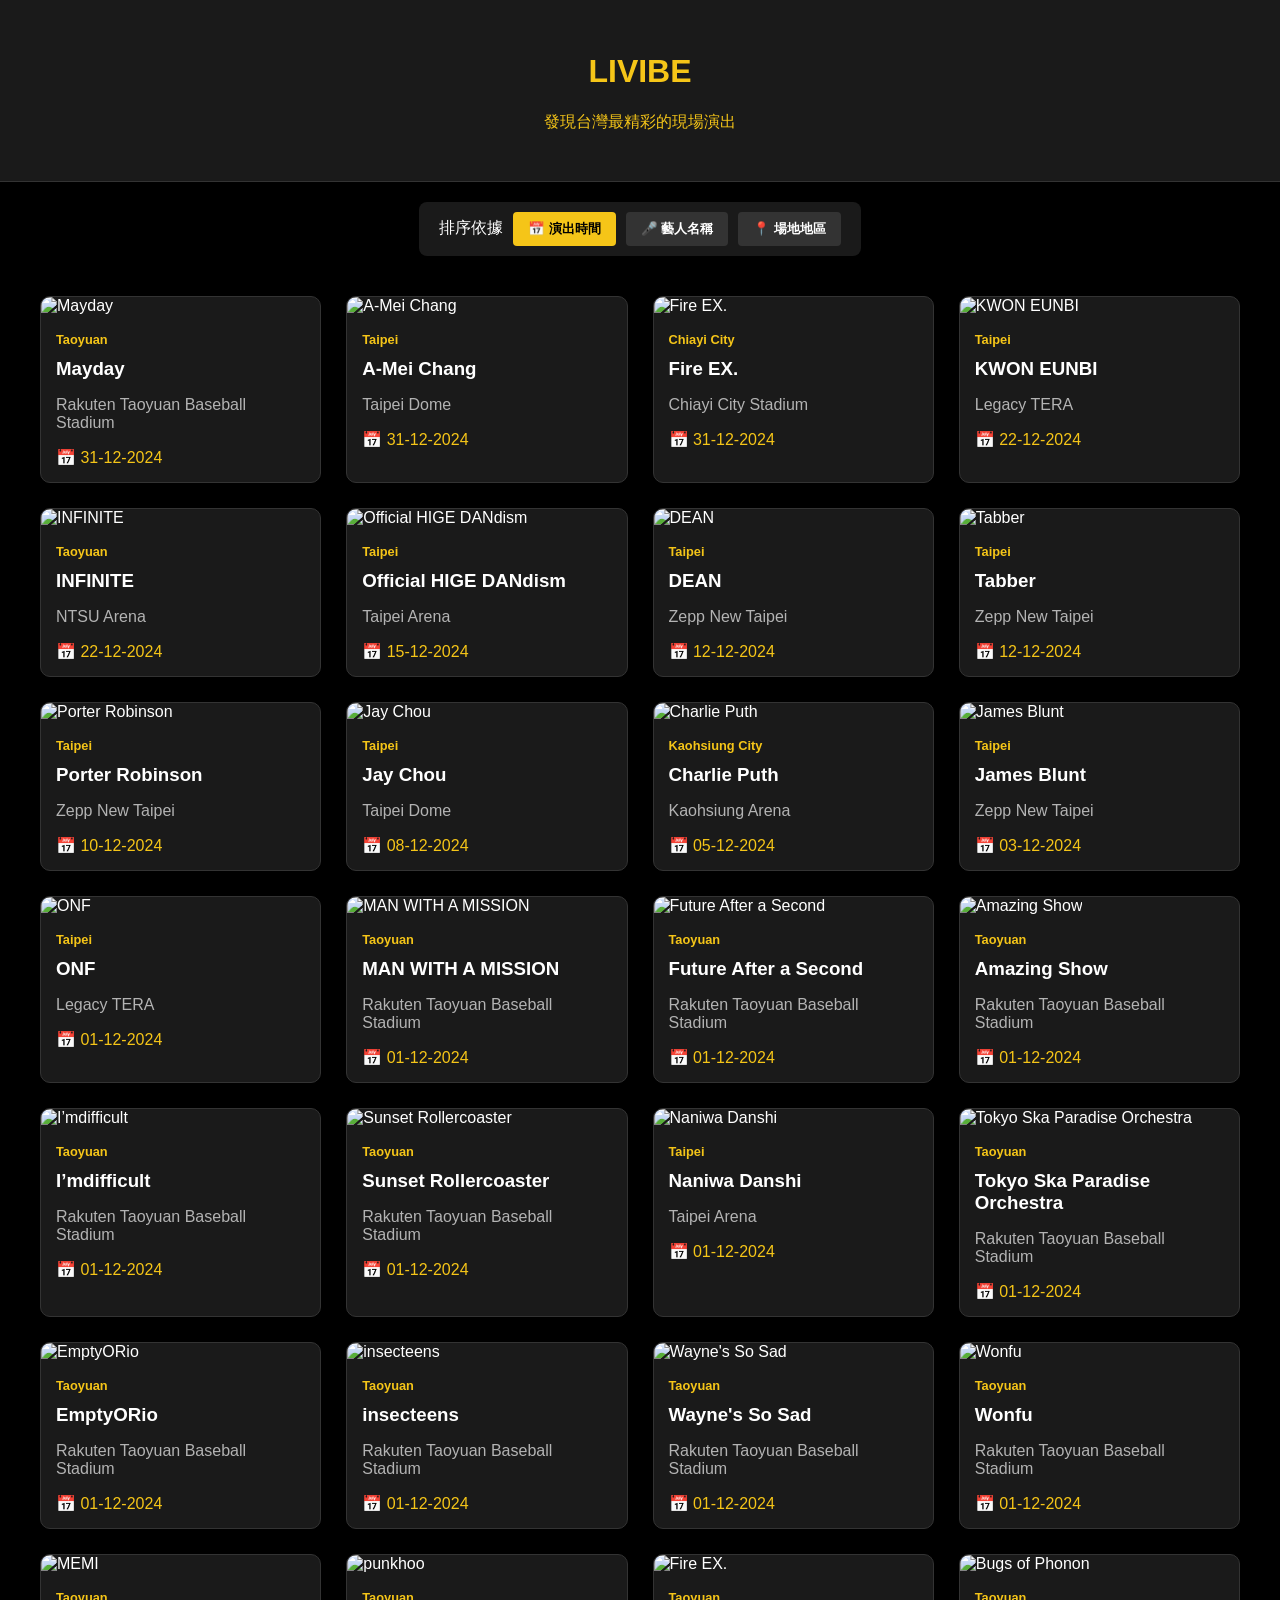
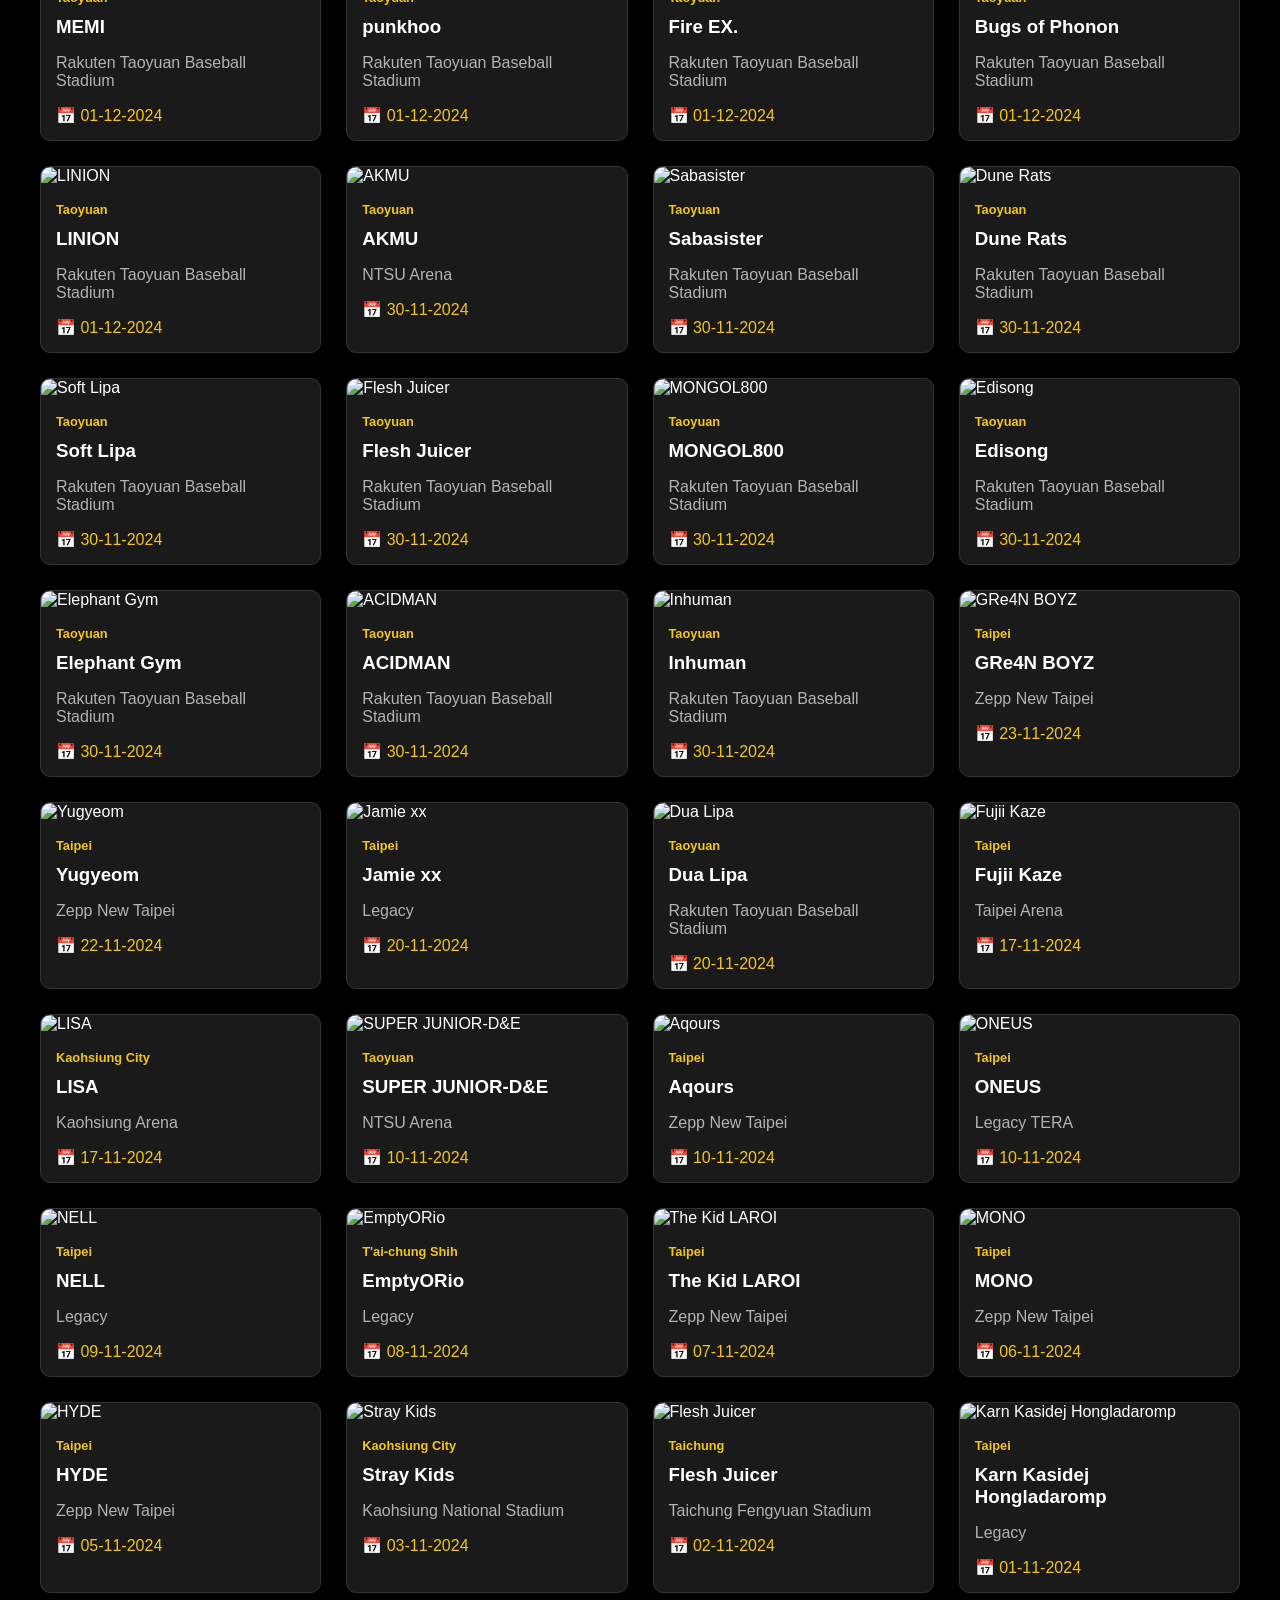
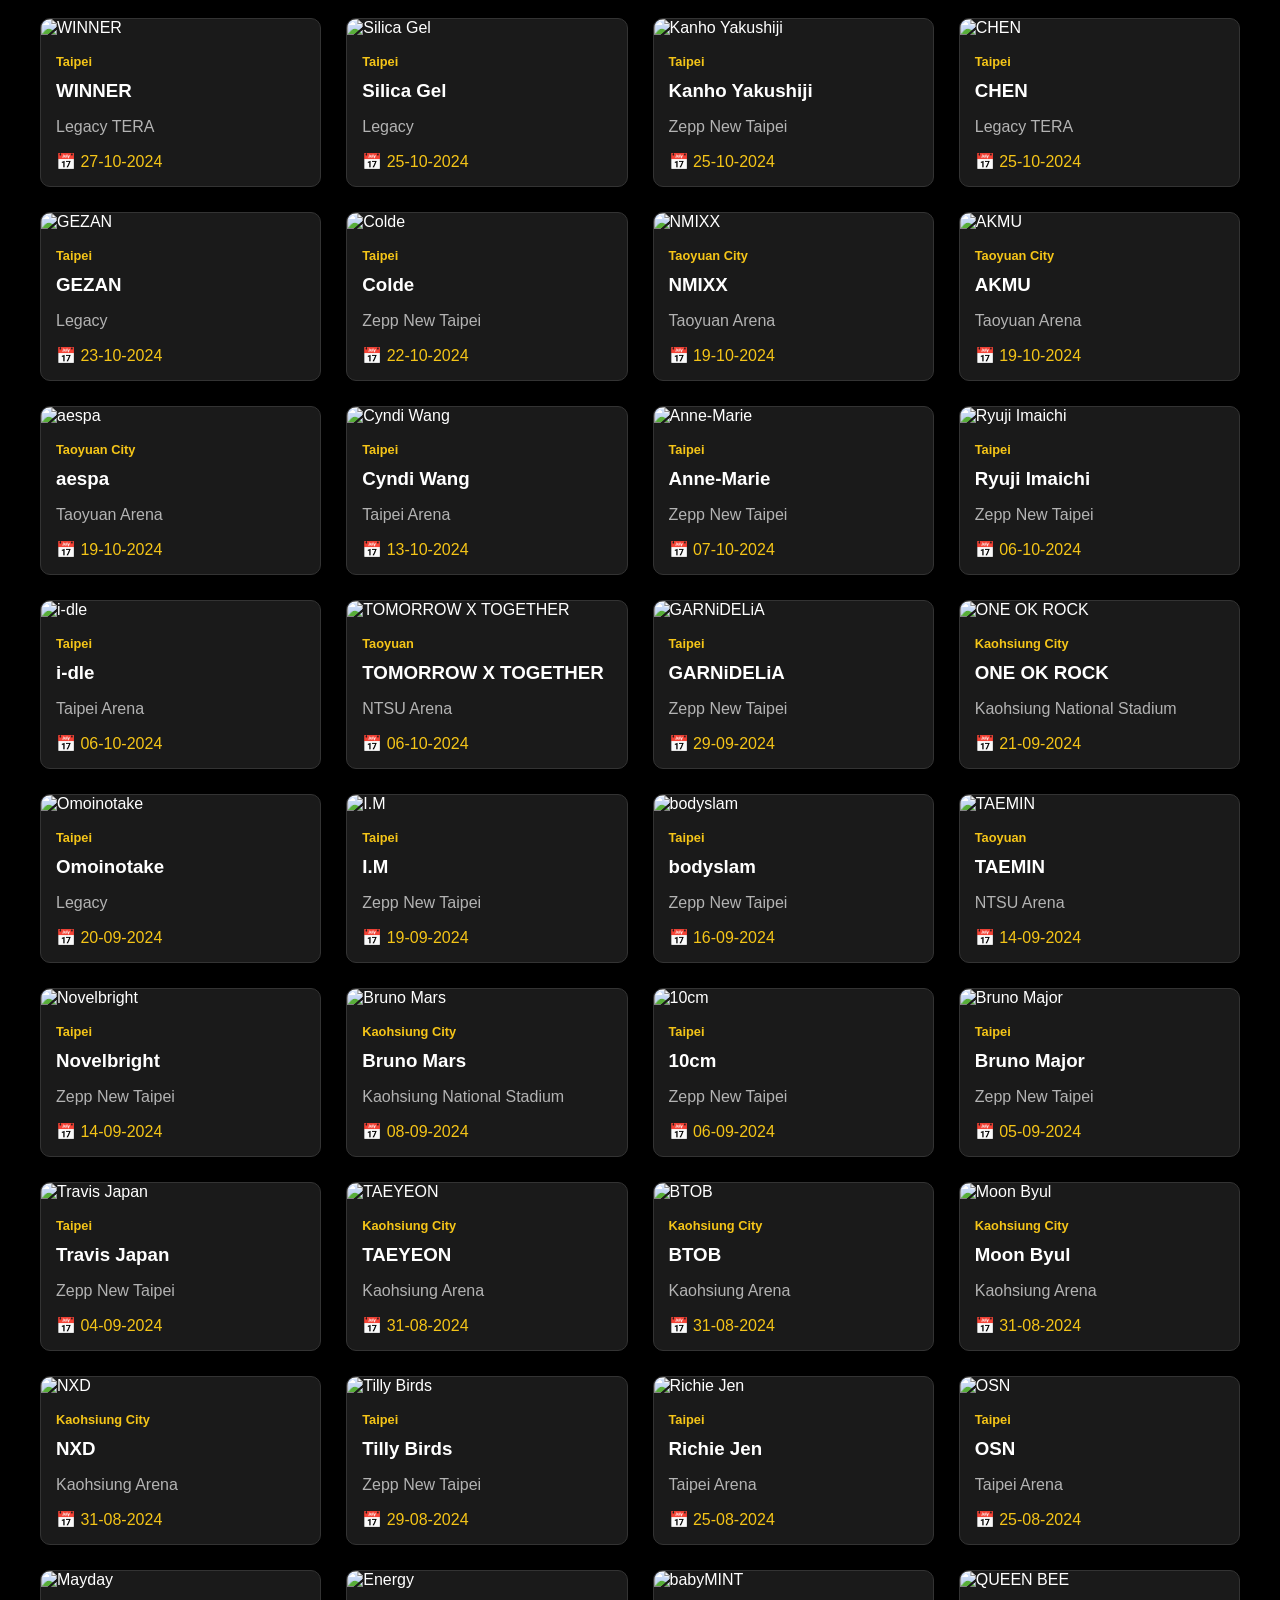
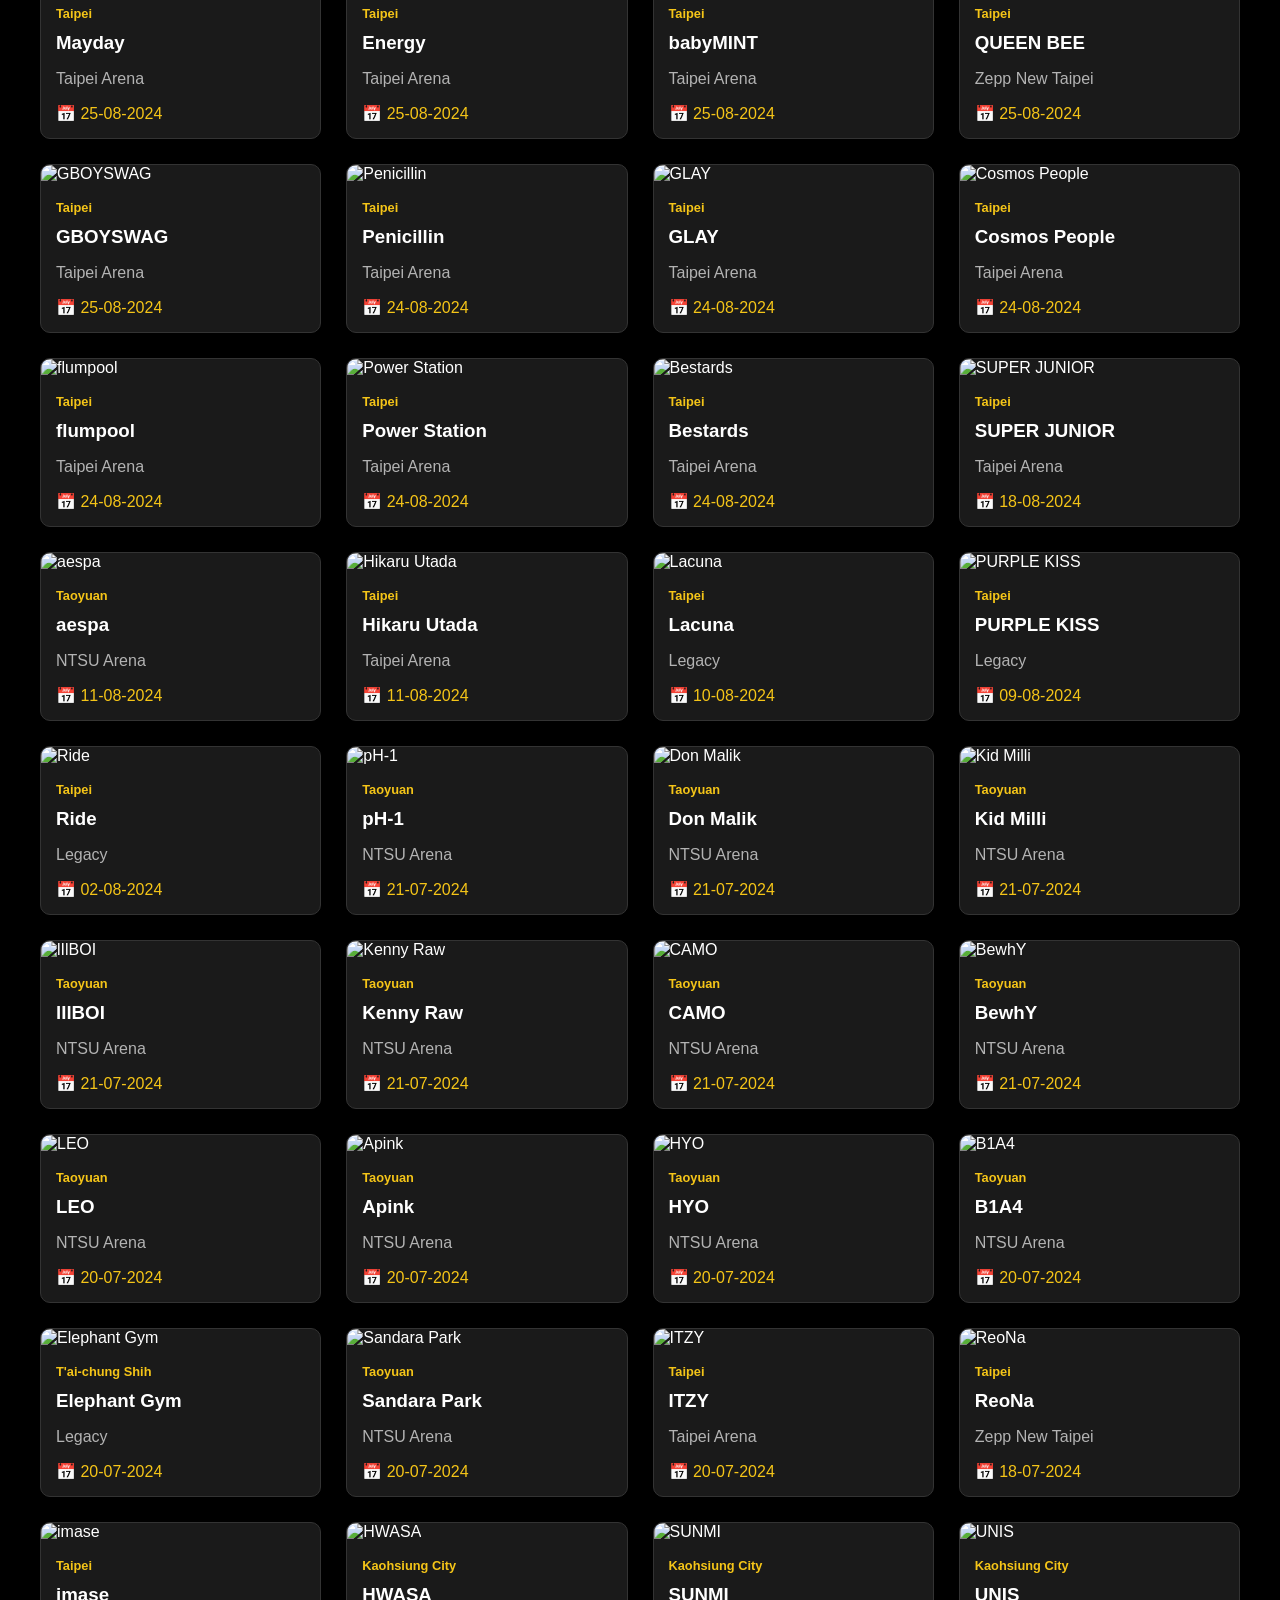
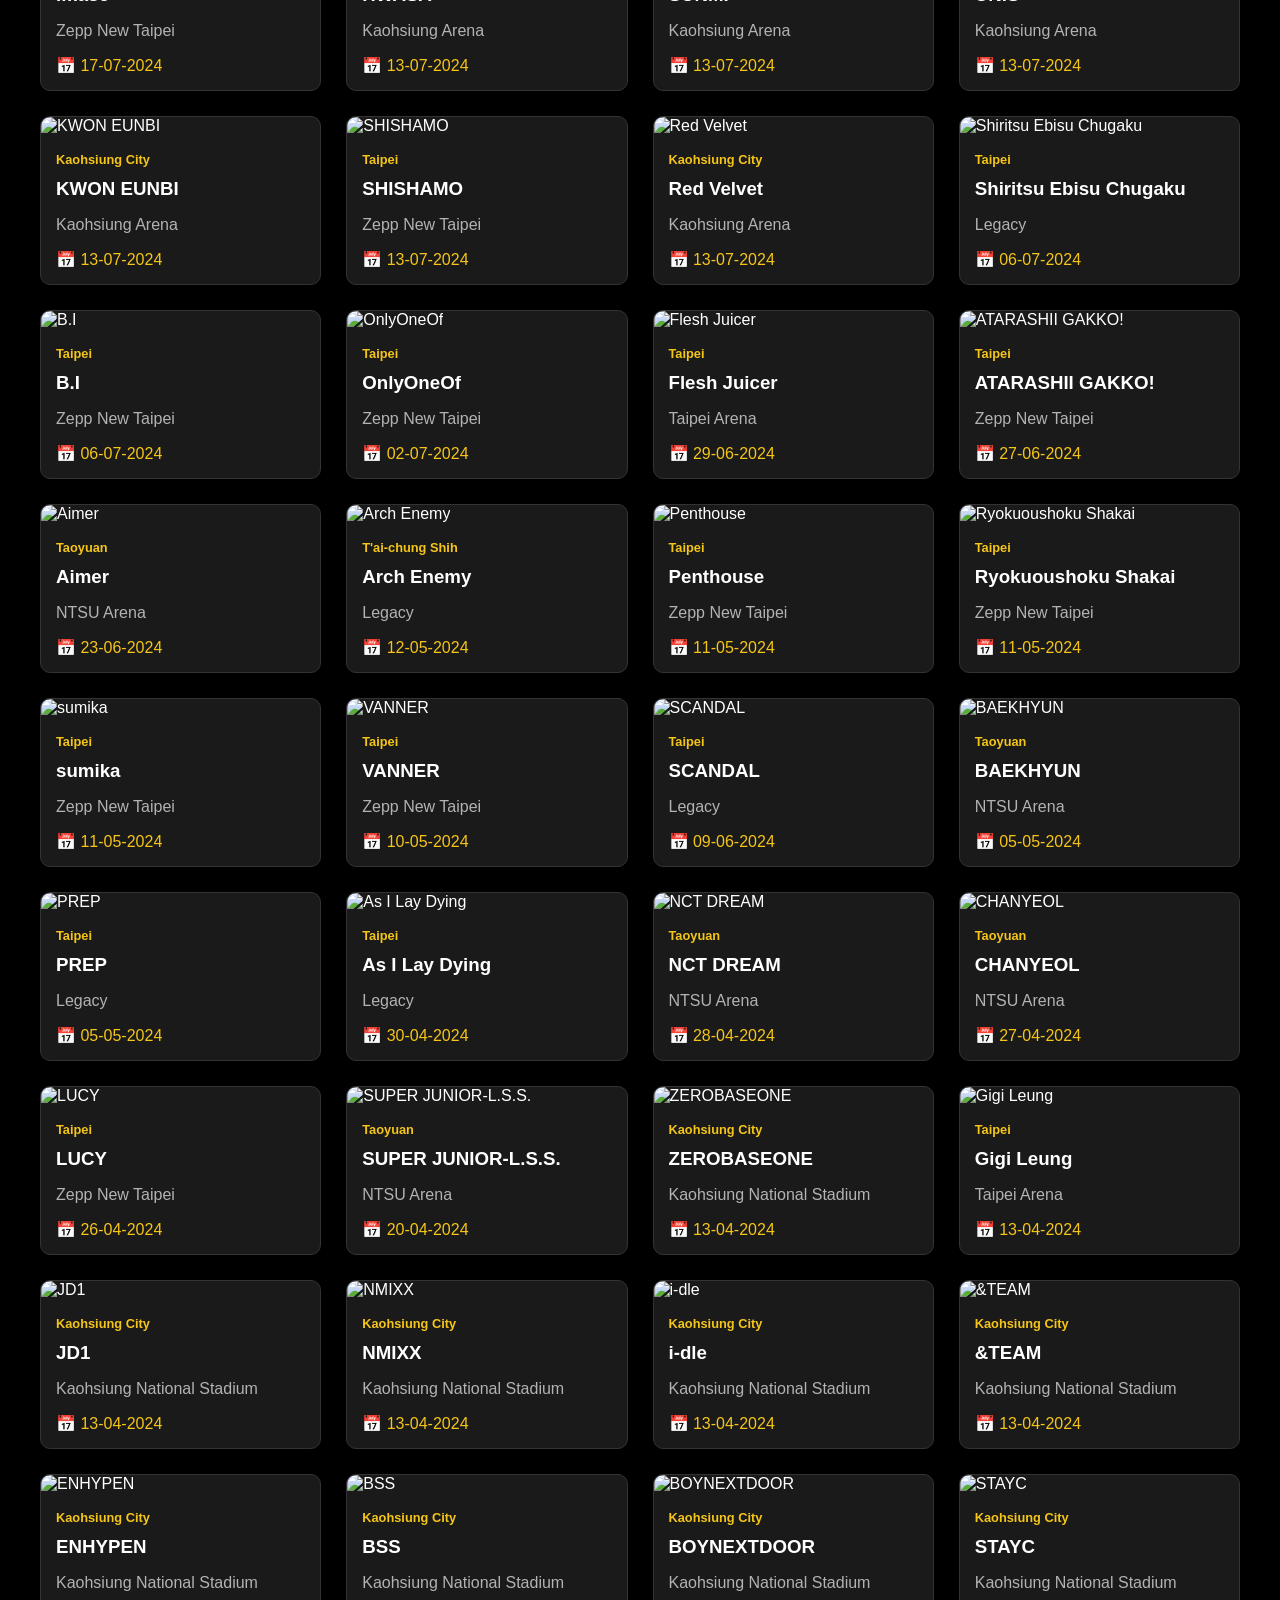
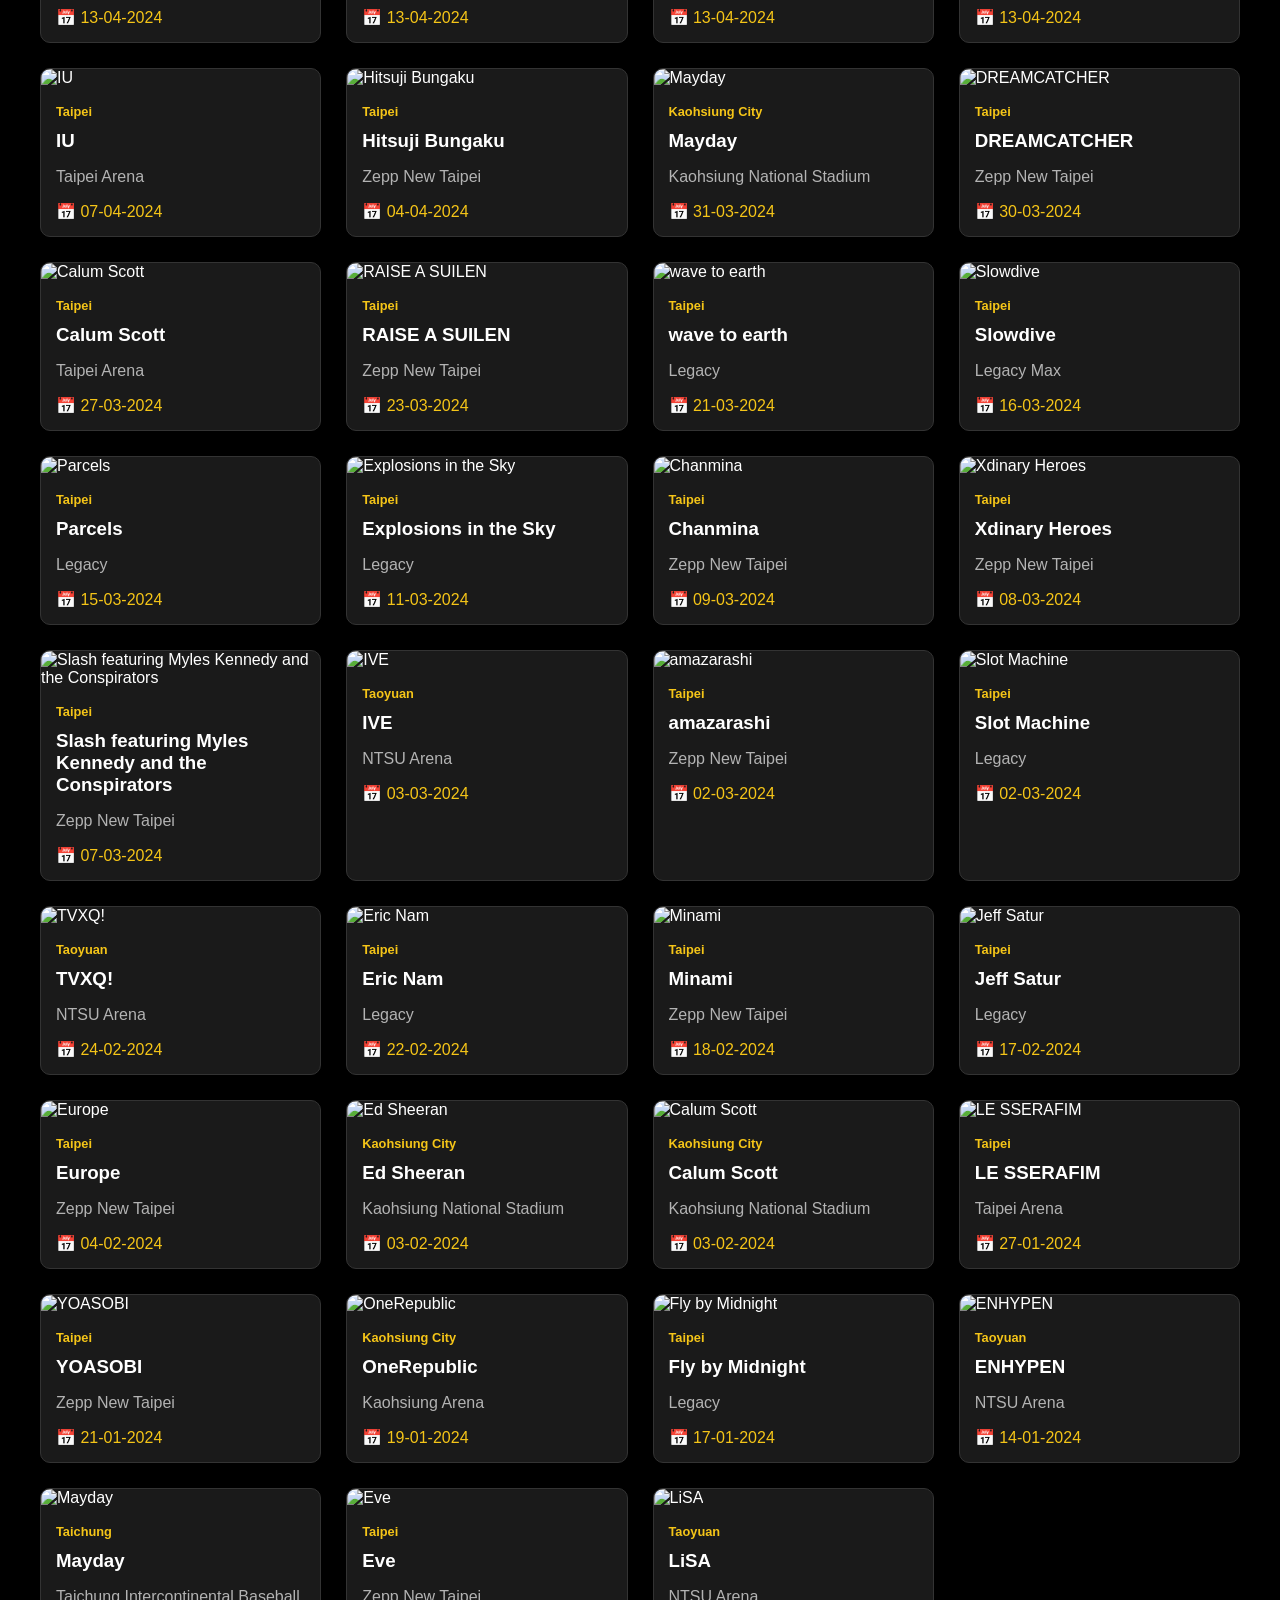
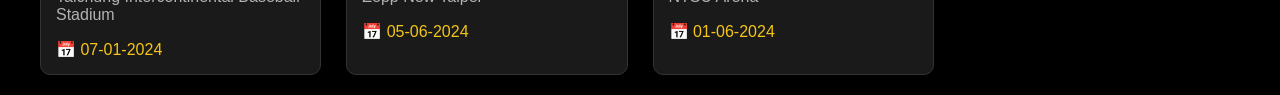
==== commit 582745b1: "還原 IMDB 風格與排序功能" ====
--- a/index.html
+++ b/index.html
@@ -10,18 +10,21 @@
 
 <header>
     <h1>LIVIBE</h1>
+    <p>發現台灣最精彩的現場演出</p>
 </header>
 
 <div class="control-panel">
     <div class="sort-group">
-        <button class="sort-btn active" data-sort="date">日期排序</button>
-        <button class="sort-btn" data-sort="artist">藝人 A-Z</button>
-        <button class="sort-btn" data-sort="location">地區排序</button>
+        <span class="sort-label">排序依據</span>
+        <button class="sort-btn active" data-sort="date">📅 演出時間</button>
+        <button class="sort-btn" data-sort="artist">🎤 藝人名稱</button>
+        <button class="sort-btn" data-sort="location">📍 場地地區</button>
     </div>
 </div>
 
-<div id="concert-container" class="concert-grid">
-    </div>
+<div id="concert-grid" class="concert-grid">
+    <p style="text-align: center; grid-column: 1/-1;">正在尋找演出資料...</p>
+</div>
 
 <script src="main.js"></script> 
 </body>
--- a/style.css
+++ b/style.css
@@ -1,87 +1,81 @@
-:root {
-    --imdb-black: #000000;
-    --imdb-dark: #121212;
-    --imdb-yellow: #f5c518;
-    --imdb-gray: #1a1a1a;
-    --text-main: #ffffff;
-    --text-muted: #b3b3b3;
-}
-
+/* 全域 IMDB 深色設定 */
 body {
-    background-color: var(--imdb-black);
-    color: var(--text-main);
-    font-family: 'Roboto', 'PingFang TC', sans-serif;
+    font-family: 'PingFang TC', 'Microsoft JhengHei', sans-serif;
+    background-color: #000000;
     margin: 0;
+    color: #ffffff;
 }
 
 header {
-    background-color: var(--imdb-gray);
-    padding: 20px;
+    background: #1a1a1a;
+    color: #f5c518; /* IMDB 黃 */
+    padding: 2rem;
+    text-align: center;
     border-bottom: 1px solid #333;
-    text-align: center;
 }
 
-h1 { color: var(--imdb-yellow); margin: 0; font-size: 2.5rem; }
-
-/* 排序控制列 */
+/* 排序按鈕樣式 */
 .control-panel {
     display: flex;
     justify-content: center;
     padding: 20px;
-    background: var(--imdb-black);
 }
 
 .sort-group {
     display: flex;
     gap: 10px;
     align-items: center;
+    background: #1a1a1a;
+    padding: 10px 20px;
+    border-radius: 8px;
 }
 
 .sort-btn {
     background: #333;
     color: white;
     border: none;
-    padding: 8px 16px;
+    padding: 8px 15px;
+    cursor: pointer;
     border-radius: 4px;
-    cursor: pointer;
     font-weight: bold;
-    transition: 0.3s;
 }
 
-.sort-btn:hover { background: #444; }
-
 .sort-btn.active {
-    background: var(--imdb-yellow);
+    background: #f5c518;
     color: black;
 }
 
-/* 網格佈局 */
+/* 網格與卡片 (保留原本動畫) */
 .concert-grid {
     display: grid;
-    grid-template-columns: repeat(auto-fill, minmax(250px, 1fr));
-    gap: 20px;
+    grid-template-columns: repeat(auto-fill, minmax(280px, 1fr));
+    gap: 25px;
     max-width: 1200px;
     margin: 0 auto;
     padding: 20px;
 }
 
-/* 卡片設計 - 重點在此 */
 .concert-card {
-    background: var(--imdb-gray);
-    border-radius: 8px;
+    background: #1a1a1a;
+    border-radius: 10px;
     overflow: hidden;
     transition: 0.3s;
-    cursor: pointer;
-    border: 1px solid #222;
+    border: 1px solid #333;
 }
 
-.concert-card:hover { transform: translateY(-5px); border-color: var(--imdb-yellow); }
+.concert-card:hover {
+    transform: translateY(-10px);
+    border-color: #f5c518;
+}
 
-.poster-wrapper { width: 100%; height: 350px; }
-.poster-wrapper img { width: 100%; height: 100%; object-fit: cover; }
+.poster-wrapper img {
+    width: 100%;
+    height: 400px;
+    object-fit: cover;
+}
 
 .info { padding: 15px; }
-.location-tag { color: var(--imdb-yellow); font-size: 0.8rem; font-weight: bold; }
-h3 { margin: 10px 0 5px 0; font-size: 1.1rem; }
-.venue { color: var(--text-muted); font-size: 0.9rem; margin-bottom: 10px; }
-.date-box { font-size: 0.85rem; color: var(--imdb-yellow); }+.location-tag { color: #f5c518; font-weight: bold; font-size: 0.8rem; }
+h3 { margin: 10px 0; }
+.venue { color: #b3b3b3; }
+.date-box { color: #f5c518; margin-top: 10px; }
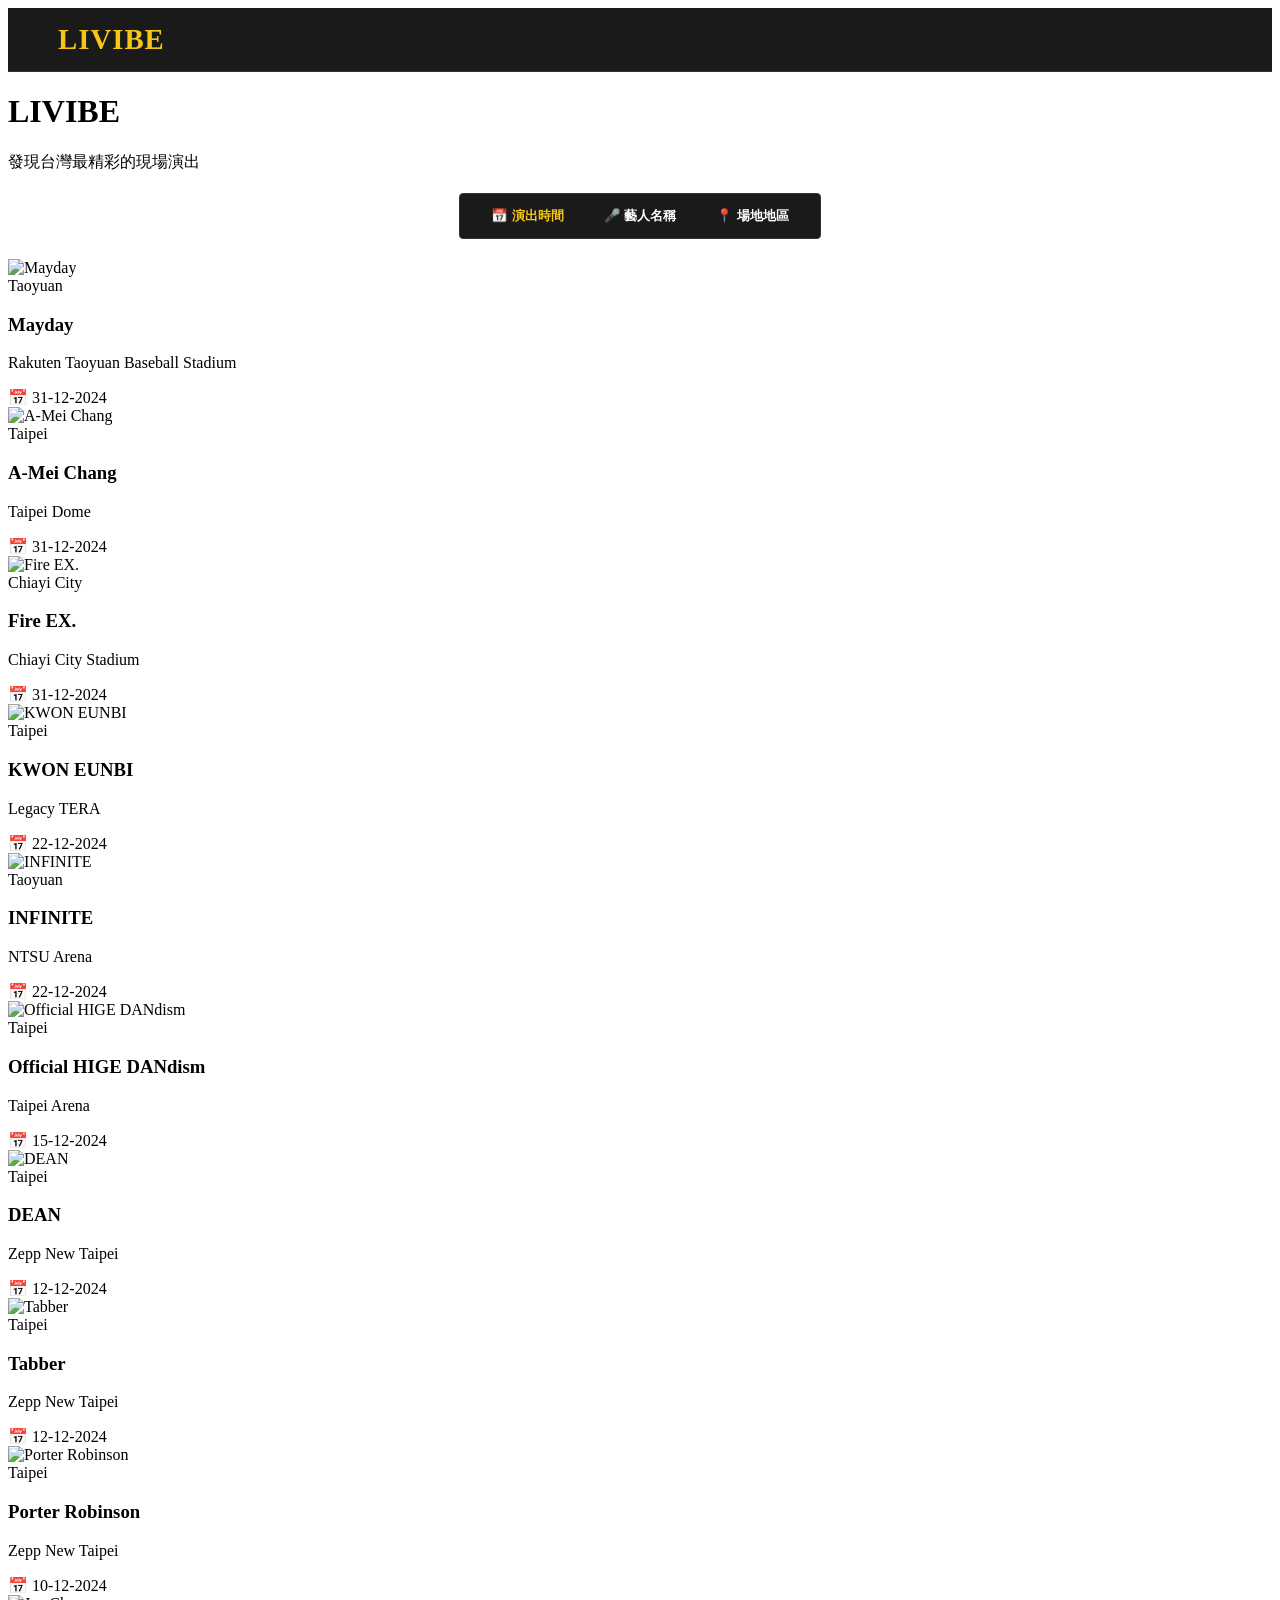
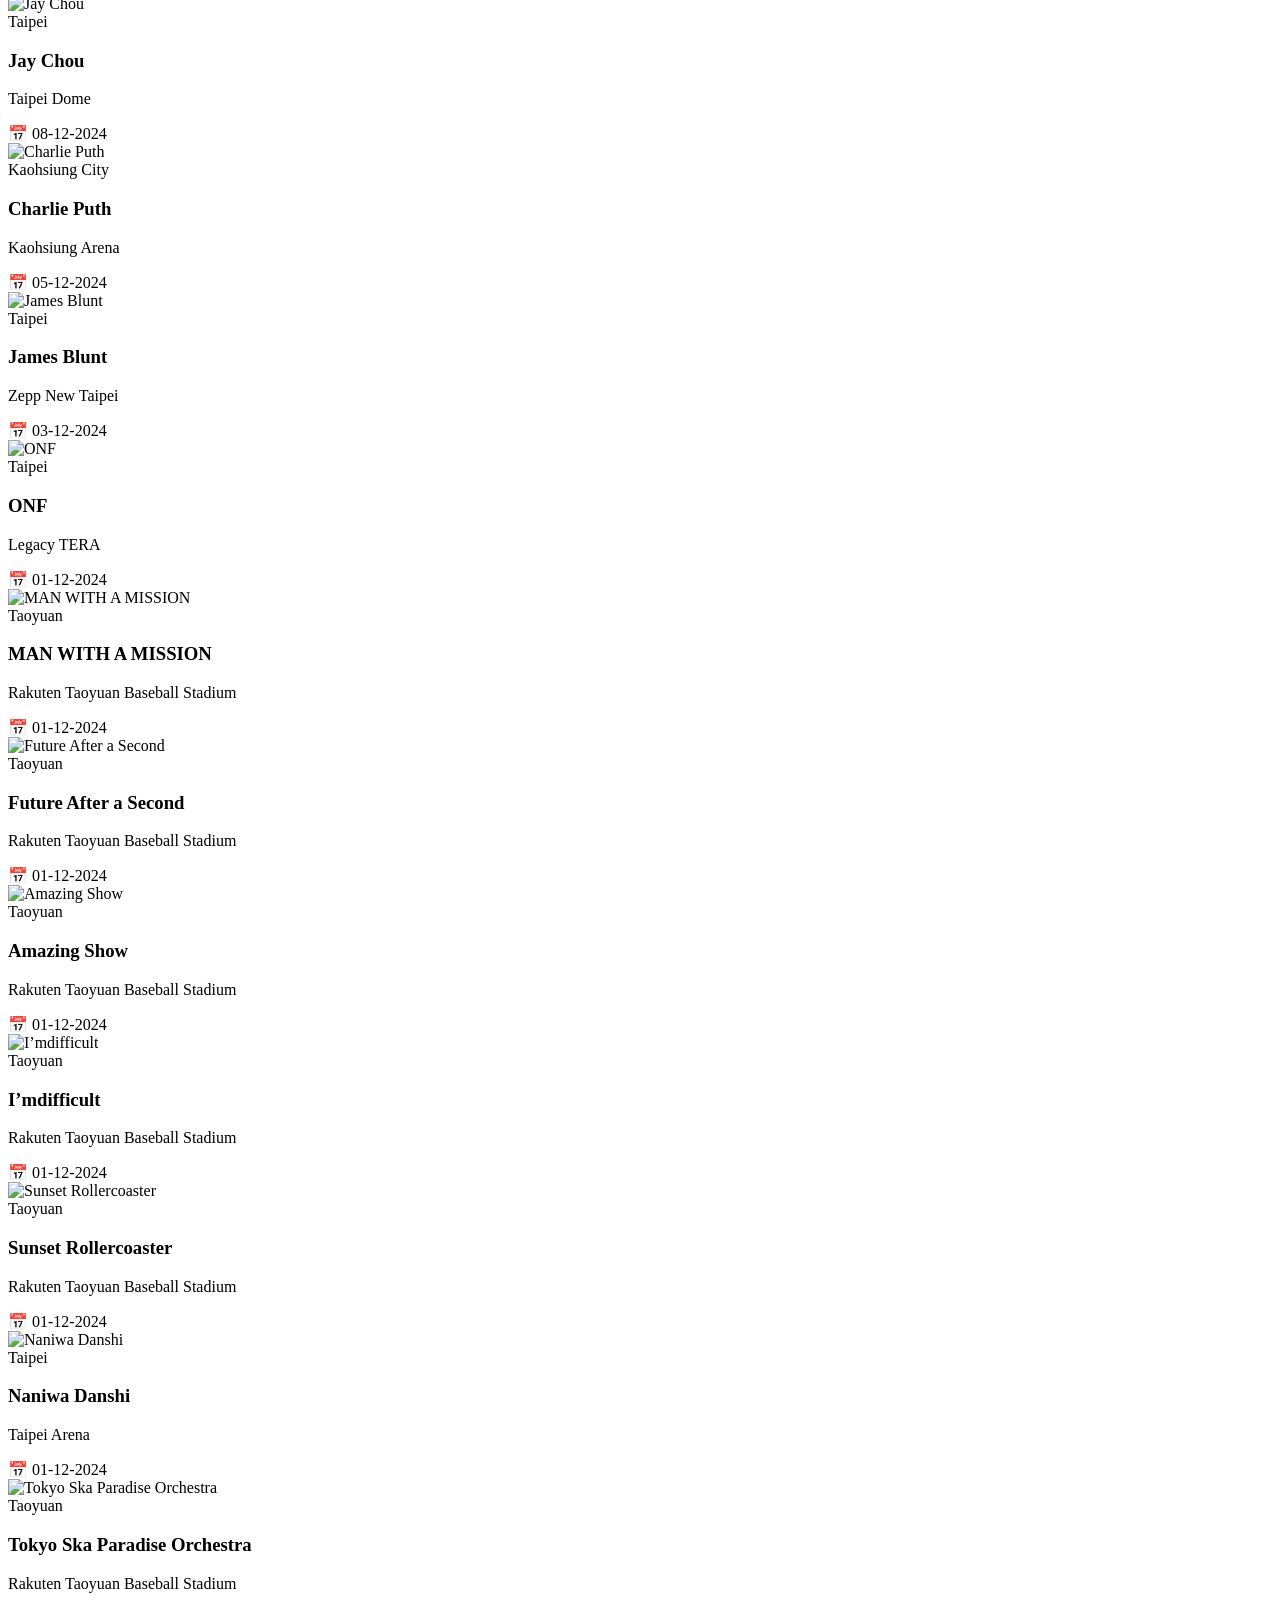
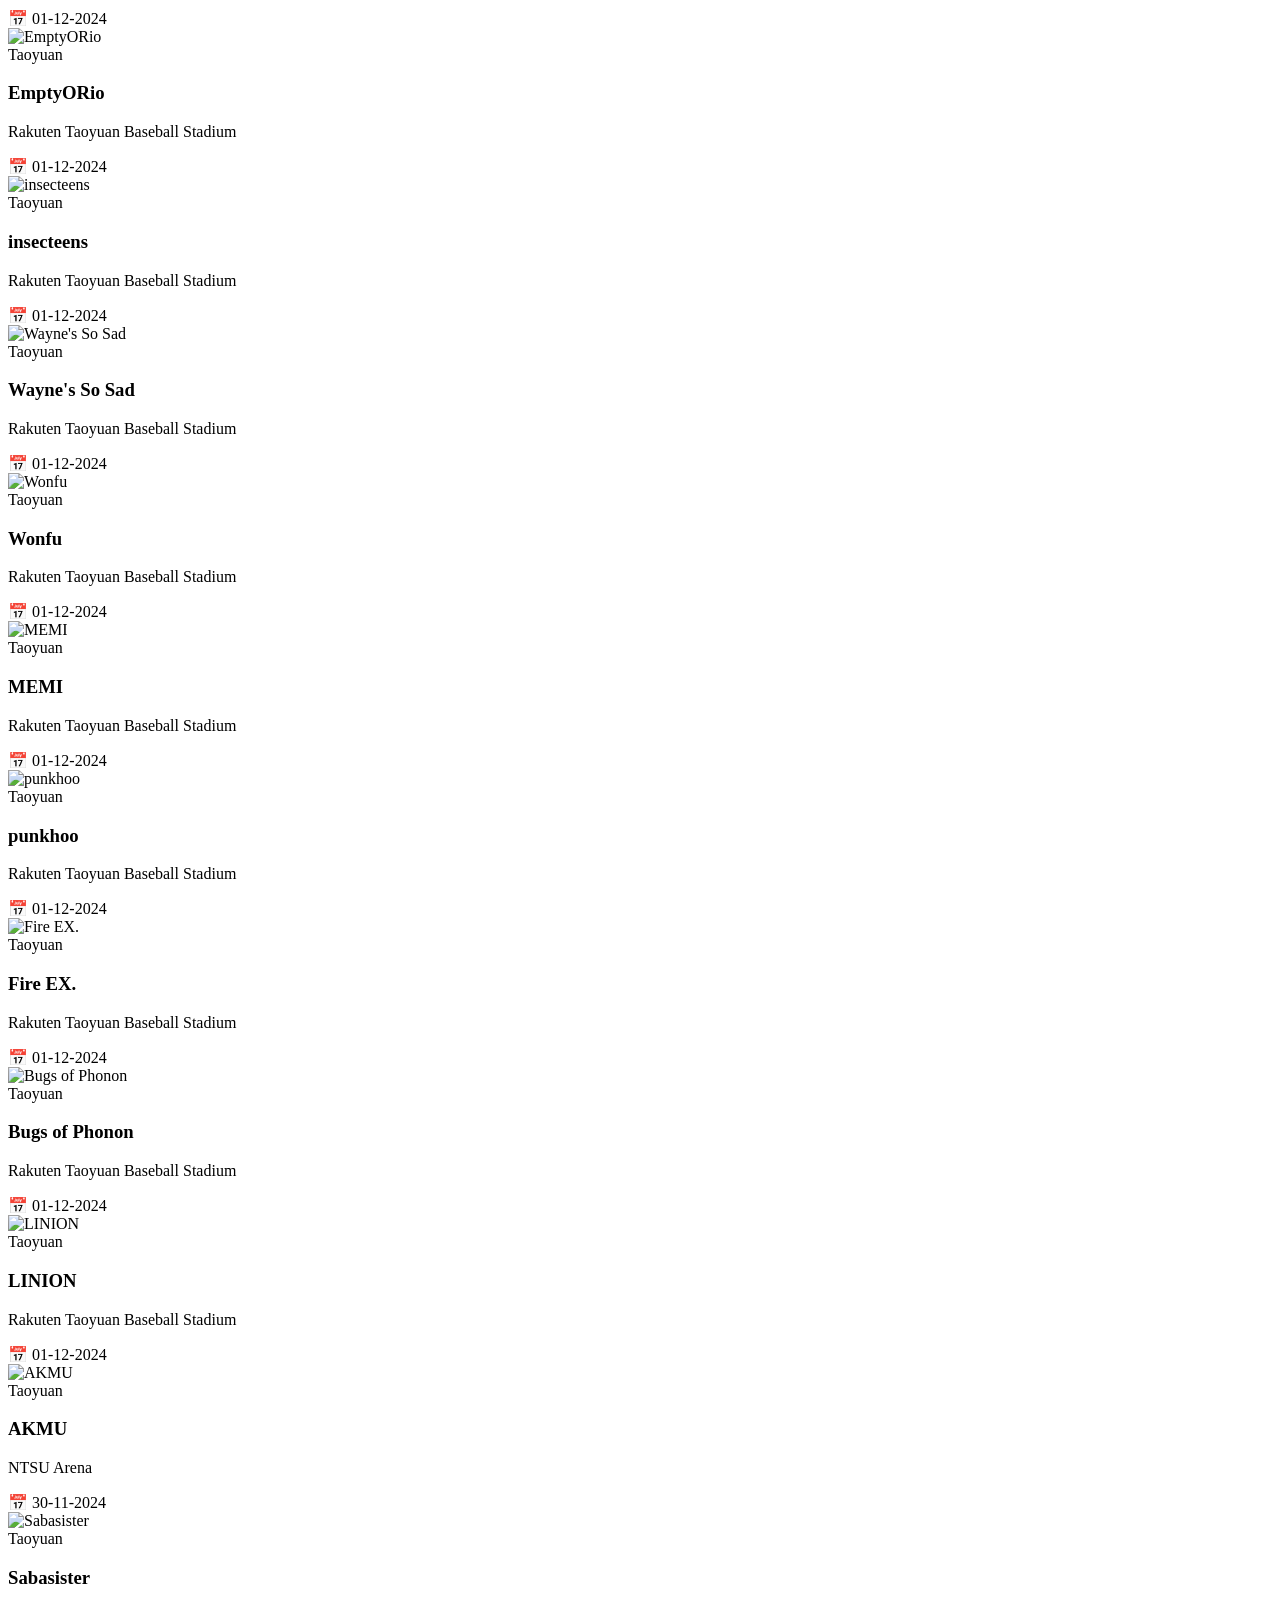
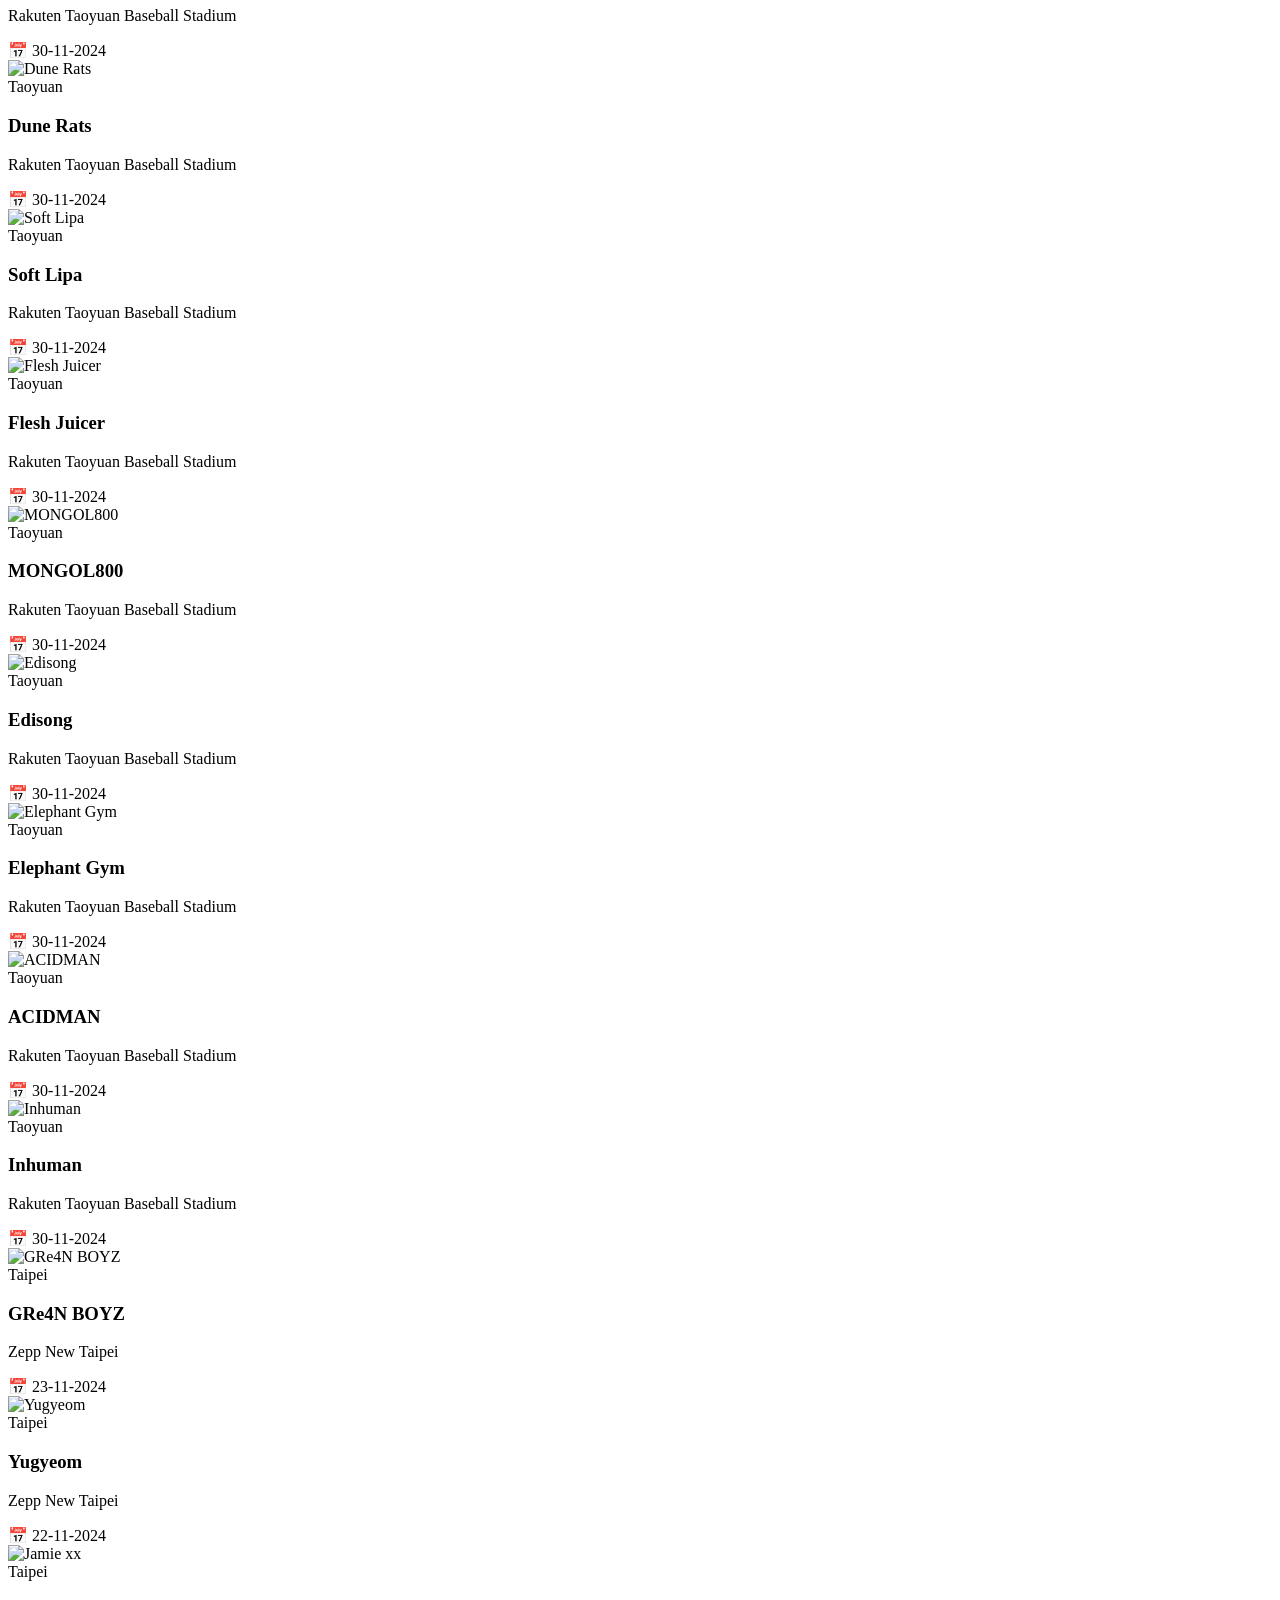
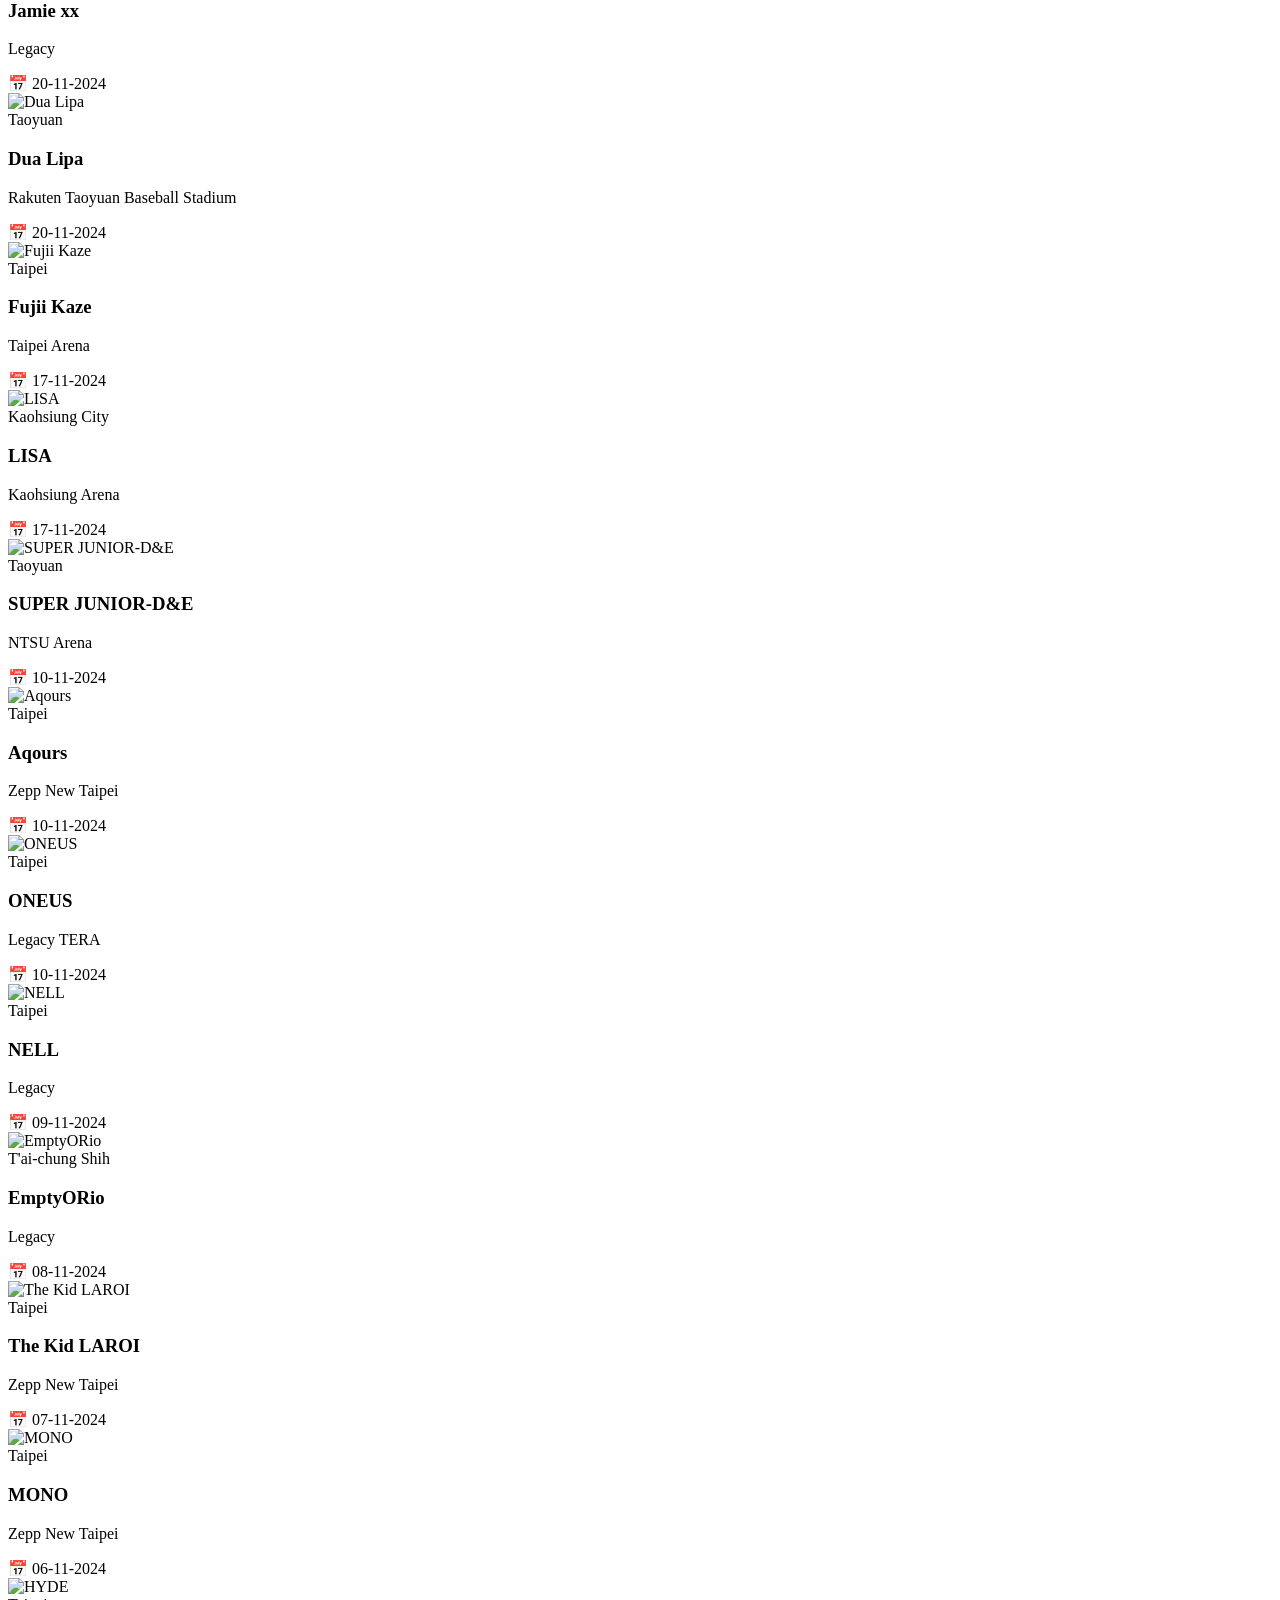
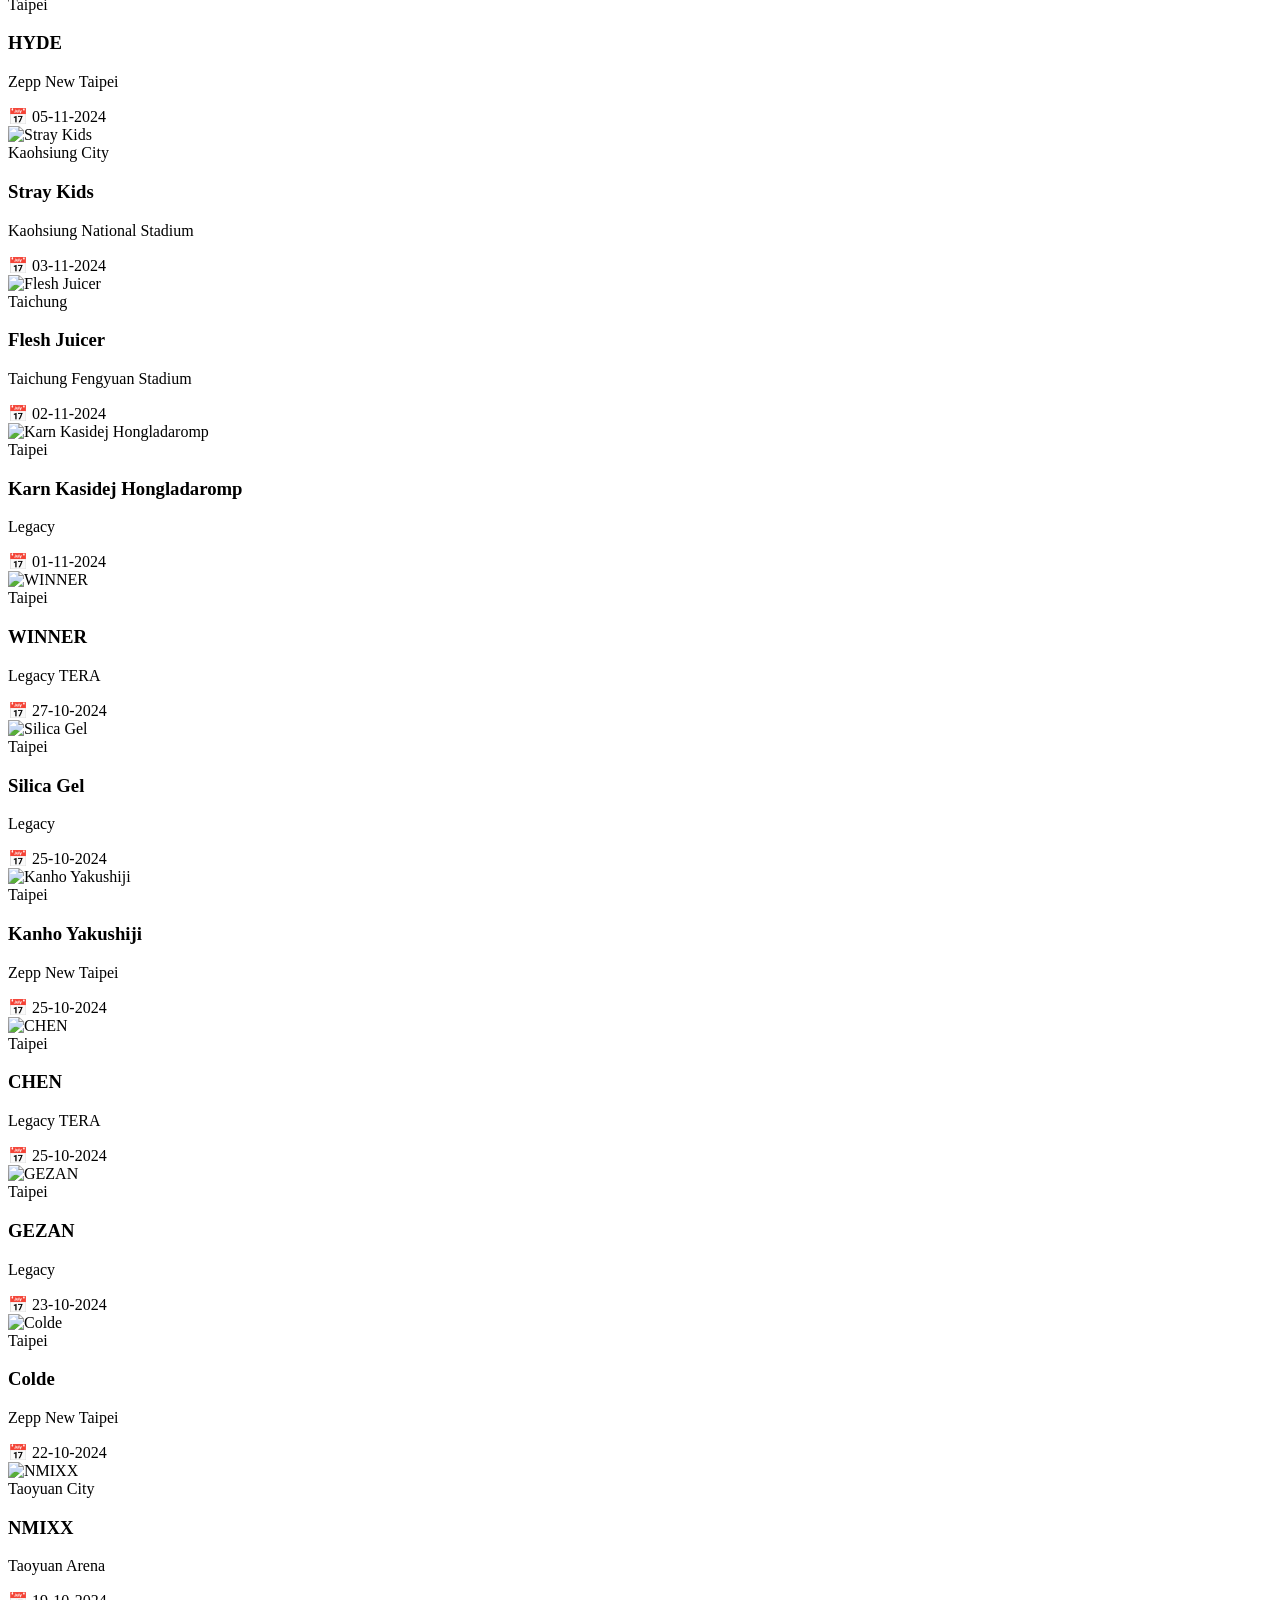
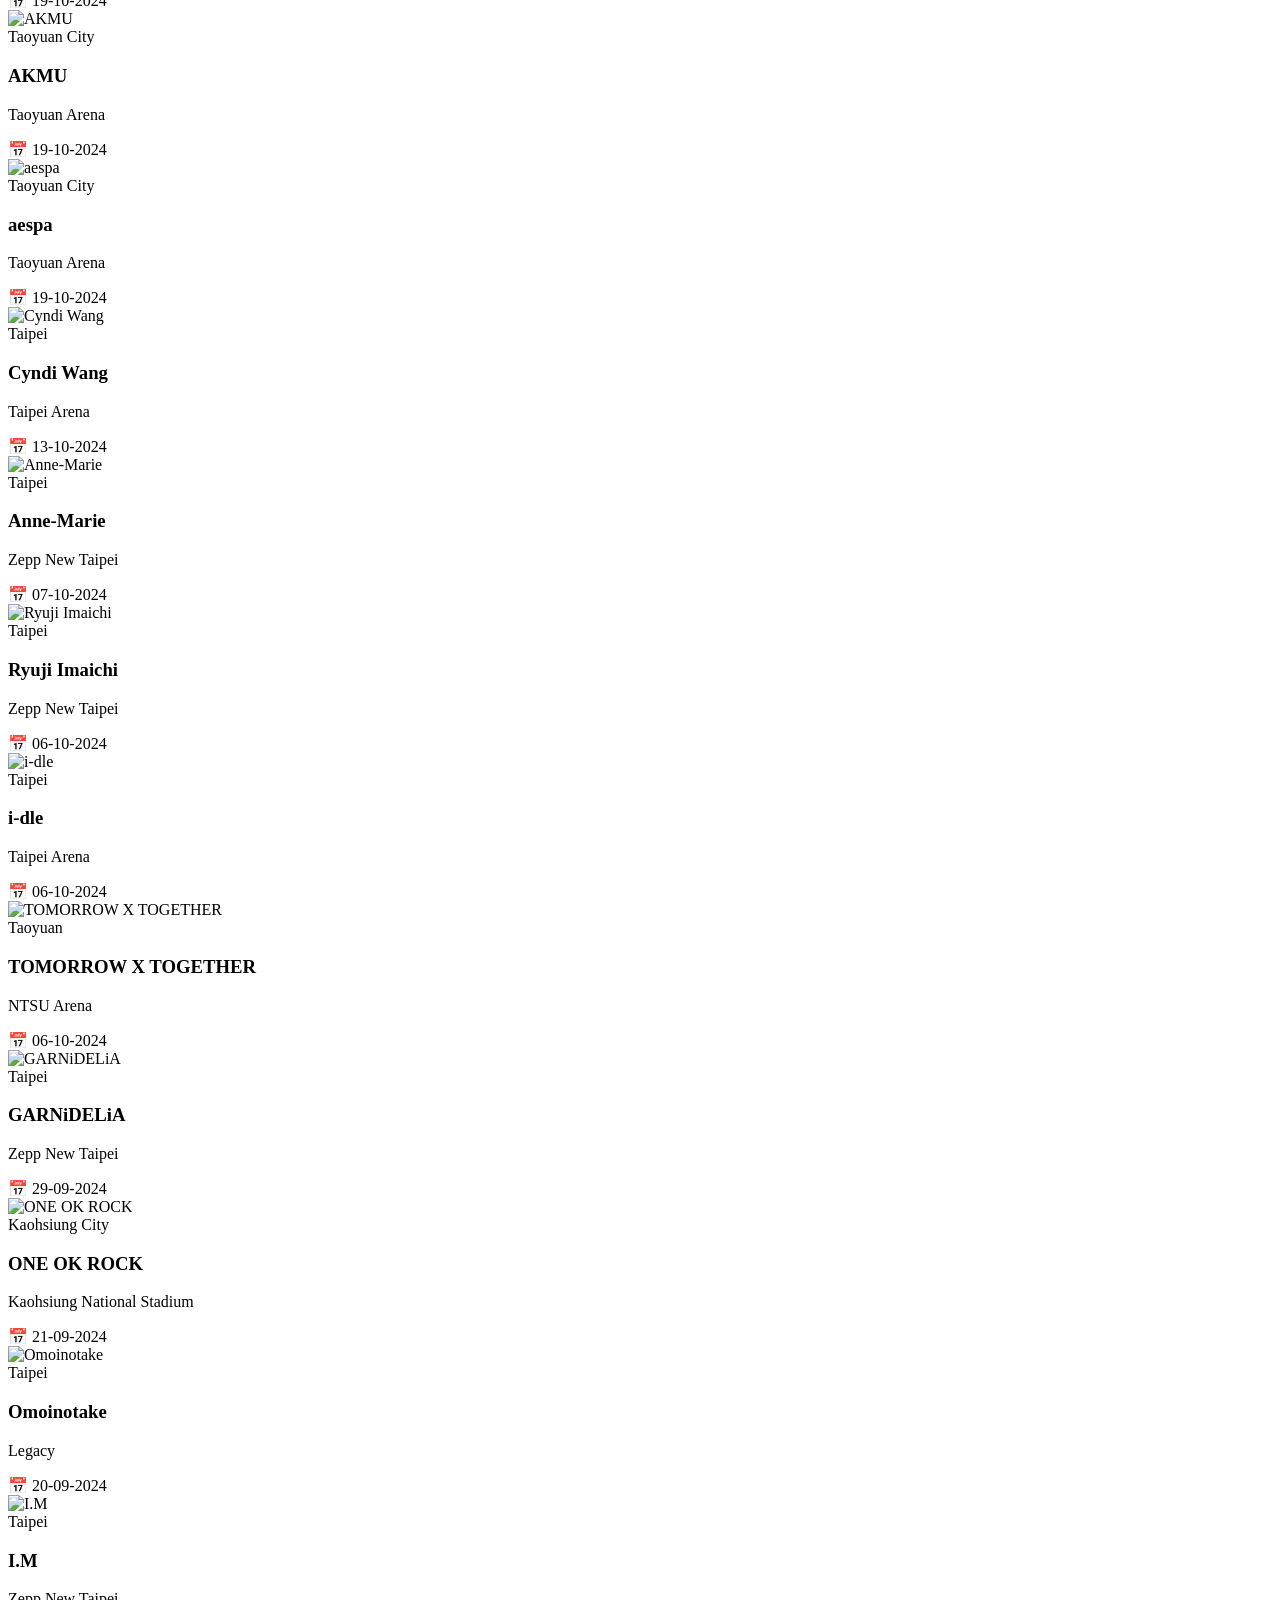
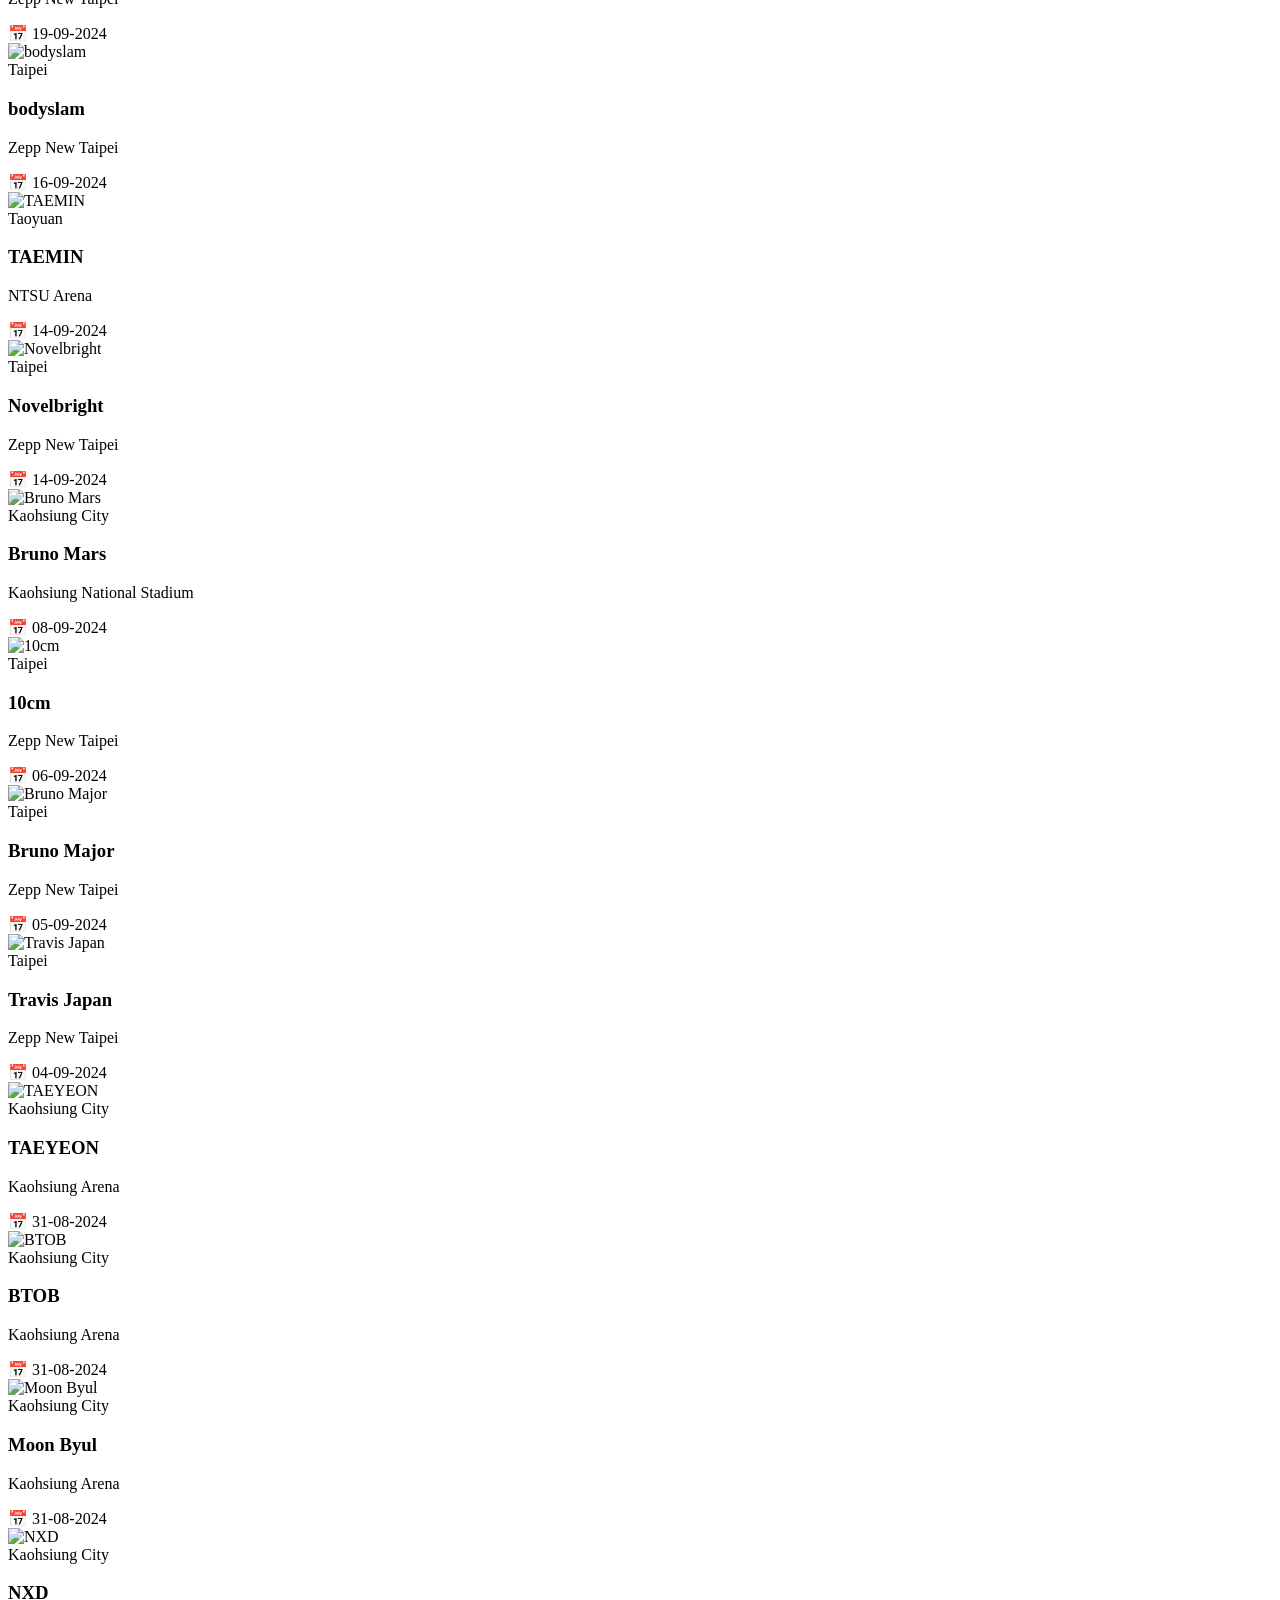
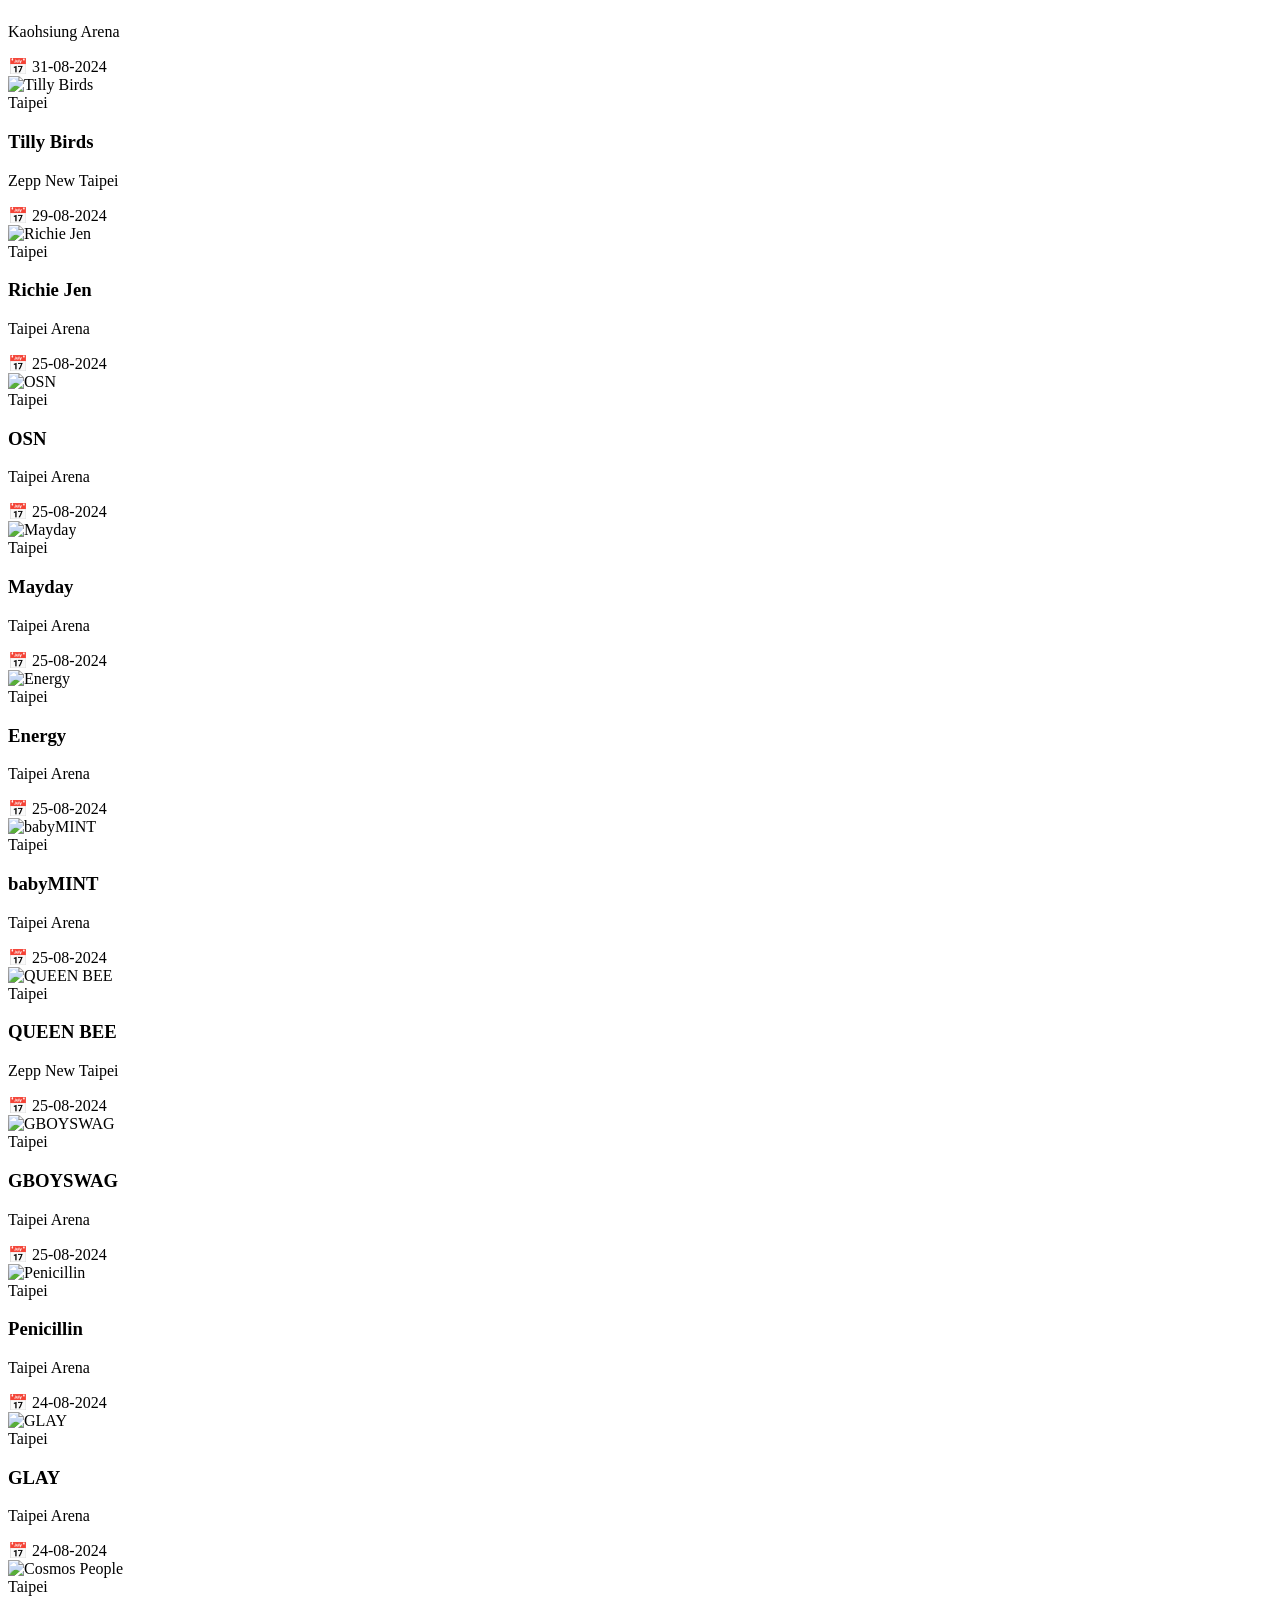
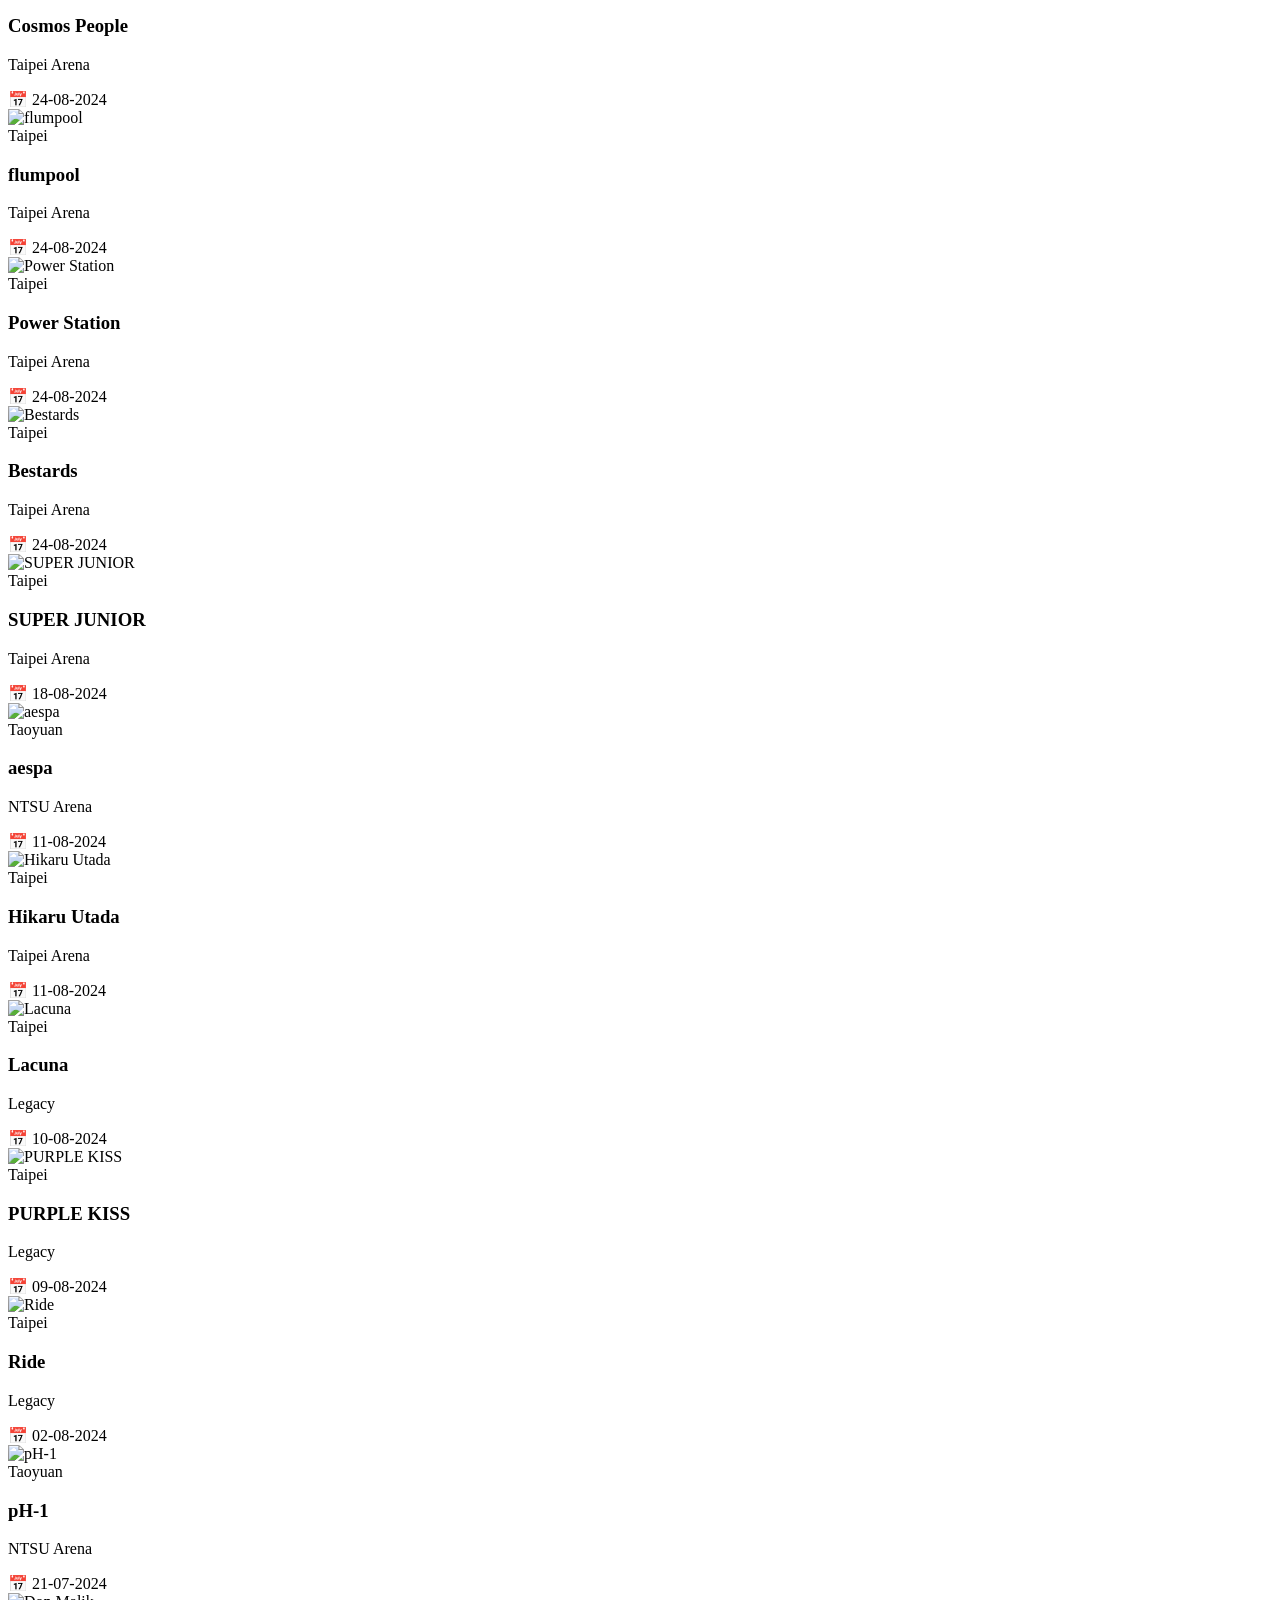
==== commit 292bc9f7: "還原 IMDB 風格與排序功能" ====
--- a/index.html
+++ b/index.html
@@ -7,25 +7,27 @@
     <link rel="stylesheet" href="style.css">
 </head>
 <body>
+    <nav class="navbar">
+        <a href="index.html" class="logo-box">LIVIBE</a>
+    </nav>
 
-<header>
-    <h1>LIVIBE</h1>
-    <p>發現台灣最精彩的現場演出</p>
-</header>
+    <header>
+        <h1>LIVIBE</h1>
+        <p>發現台灣最精彩的現場演出</p>
+    </header>
 
-<div class="control-panel">
-    <div class="sort-group">
-        <span class="sort-label">排序依據</span>
-        <button class="sort-btn active" data-sort="date">📅 演出時間</button>
-        <button class="sort-btn" data-sort="artist">🎤 藝人名稱</button>
-        <button class="sort-btn" data-sort="location">📍 場地地區</button>
+    <div class="control-panel">
+        <div class="sort-group">
+            <button class="sort-btn active" data-sort="date">📅 演出時間</button>
+            <button class="sort-btn" data-sort="artist">🎤 藝人名稱</button>
+            <button class="sort-btn" data-sort="location">📍 場地地區</button>
+        </div>
     </div>
-</div>
 
-<div id="concert-grid" class="concert-grid">
-    <p style="text-align: center; grid-column: 1/-1;">正在尋找演出資料...</p>
-</div>
+    <div id="concert-grid" class="concert-grid">
+        <p style="text-align: center; grid-column: 1/-1;">資料載入中...</p>
+    </div>
 
-<script src="main.js"></script> 
+    <script src="main.js"></script> 
 </body>
 </html>
--- a/style.css
+++ b/style.css
@@ -1,81 +1,45 @@
-/* 全域 IMDB 深色設定 */
-body {
-    font-family: 'PingFang TC', 'Microsoft JhengHei', sans-serif;
-    background-color: #000000;
-    margin: 0;
-    color: #ffffff;
-}
-
-header {
+/* 你的原本風格設定 */
+.navbar {
     background: #1a1a1a;
-    color: #f5c518; /* IMDB 黃 */
-    padding: 2rem;
-    text-align: center;
+    padding: 15px 50px;
+    display: flex;
+    align-items: center;
     border-bottom: 1px solid #333;
 }
 
-/* 排序按鈕樣式 */
+.logo-box {
+    color: #f5c518; /* IMDB 黃 */
+    font-size: 1.8rem;
+    font-weight: 900;
+    text-decoration: none;
+    letter-spacing: 1px;
+}
+
+/* 排序控制列美化 */
 .control-panel {
     display: flex;
     justify-content: center;
-    padding: 20px;
+    margin: 20px 0;
 }
 
 .sort-group {
+    background: #1a1a1a;
+    padding: 8px 16px;
+    border-radius: 4px;
+    border: 1px solid #333;
     display: flex;
     gap: 10px;
-    align-items: center;
-    background: #1a1a1a;
-    padding: 10px 20px;
-    border-radius: 8px;
 }
 
 .sort-btn {
-    background: #333;
-    color: white;
+    background: transparent;
+    color: #fff;
     border: none;
-    padding: 8px 15px;
+    padding: 5px 15px;
     cursor: pointer;
-    border-radius: 4px;
     font-weight: bold;
 }
 
 .sort-btn.active {
-    background: #f5c518;
-    color: black;
-}
-
-/* 網格與卡片 (保留原本動畫) */
-.concert-grid {
-    display: grid;
-    grid-template-columns: repeat(auto-fill, minmax(280px, 1fr));
-    gap: 25px;
-    max-width: 1200px;
-    margin: 0 auto;
-    padding: 20px;
-}
-
-.concert-card {
-    background: #1a1a1a;
-    border-radius: 10px;
-    overflow: hidden;
-    transition: 0.3s;
-    border: 1px solid #333;
-}
-
-.concert-card:hover {
-    transform: translateY(-10px);
-    border-color: #f5c518;
-}
-
-.poster-wrapper img {
-    width: 100%;
-    height: 400px;
-    object-fit: cover;
-}
-
-.info { padding: 15px; }
-.location-tag { color: #f5c518; font-weight: bold; font-size: 0.8rem; }
-h3 { margin: 10px 0; }
-.venue { color: #b3b3b3; }
-.date-box { color: #f5c518; margin-top: 10px; }+    color: #f5c518;
+}
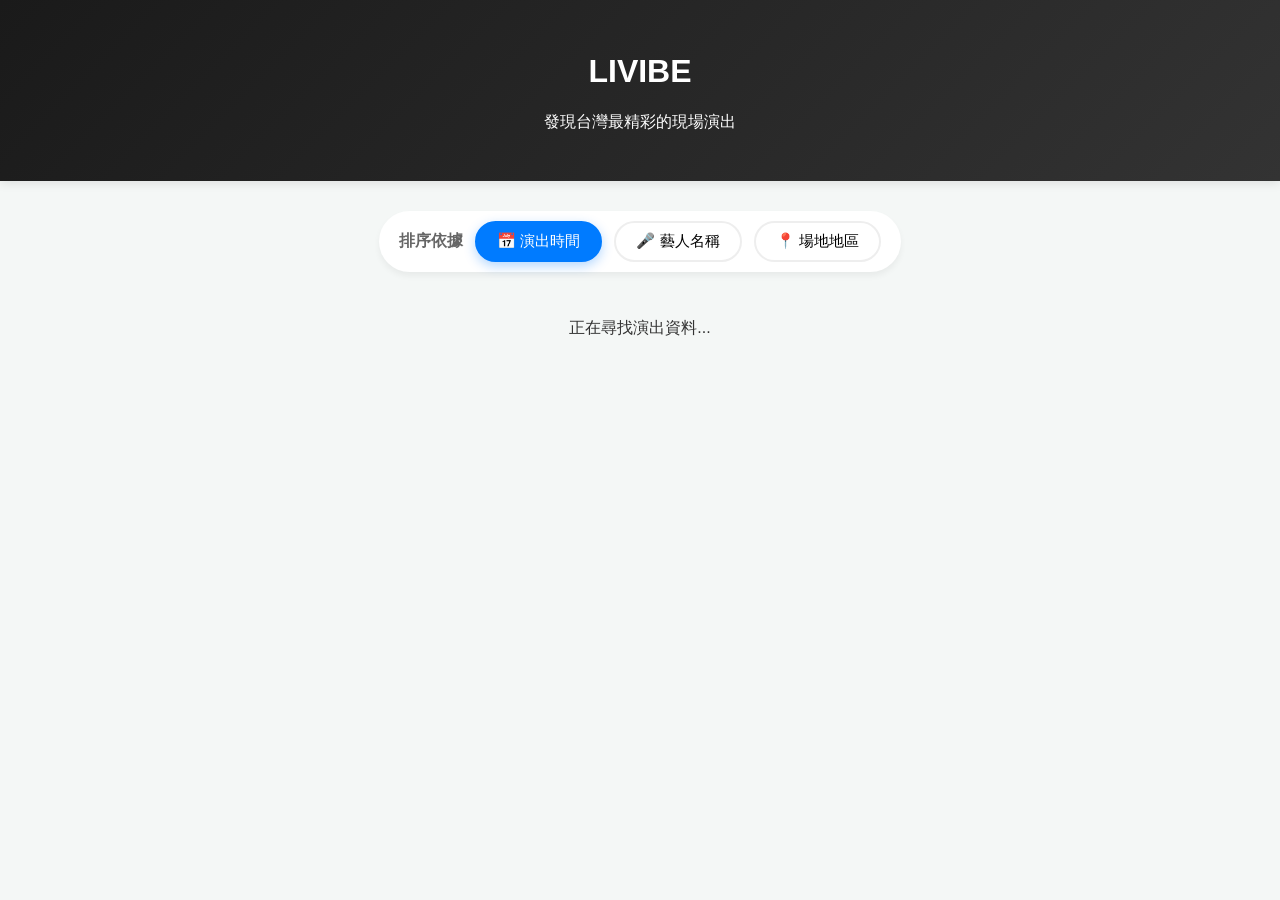
==== commit 84d2703d: "還原 IMDB 風格與排序功能" ====
--- a/index.html
+++ b/index.html
@@ -7,27 +7,25 @@
     <link rel="stylesheet" href="style.css">
 </head>
 <body>
-    <nav class="navbar">
-        <a href="index.html" class="logo-box">LIVIBE</a>
-    </nav>
 
-    <header>
-        <h1>LIVIBE</h1>
-        <p>發現台灣最精彩的現場演出</p>
-    </header>
+<header>
+    <h1>LIVIBE</h1>
+    <p>發現台灣最精彩的現場演出</p>
+</header>
 
-    <div class="control-panel">
-        <div class="sort-group">
-            <button class="sort-btn active" data-sort="date">📅 演出時間</button>
-            <button class="sort-btn" data-sort="artist">🎤 藝人名稱</button>
-            <button class="sort-btn" data-sort="location">📍 場地地區</button>
-        </div>
+<div class="control-panel">
+    <div class="sort-group">
+        <span class="sort-label">排序依據</span>
+        <button class="sort-btn active" data-sort="date">📅 演出時間</button>
+        <button class="sort-btn" data-sort="artist">🎤 藝人名稱</button>
+        <button class="sort-btn" data-sort="location">📍 場地地區</button>
     </div>
+</div>
 
-    <div id="concert-grid" class="concert-grid">
-        <p style="text-align: center; grid-column: 1/-1;">資料載入中...</p>
-    </div>
+<div id="concert-grid" class="concert-grid">
+    <p style="text-align: center; grid-column: 1/-1;">正在尋找演出資料...</p>
+</div>
 
-    <script src="main.js"></script> 
+<script src="app.js"></script> 
 </body>
 </html>
--- a/style.css
+++ b/style.css
@@ -1,45 +1,162 @@
-/* 你的原本風格設定 */
-.navbar {
-    background: #1a1a1a;
-    padding: 15px 50px;
-    display: flex;
-    align-items: center;
-    border-bottom: 1px solid #333;
+/* 全域設定 */
+* {
+    box-sizing: border-box;
 }
 
-.logo-box {
-    color: #f5c518; /* IMDB 黃 */
-    font-size: 1.8rem;
-    font-weight: 900;
-    text-decoration: none;
-    letter-spacing: 1px;
+body {
+    font-family: 'PingFang TC', 'Microsoft JhengHei', sans-serif;
+    background-color: #f4f7f6;
+    margin: 0;
+    color: #333;
 }
 
-/* 排序控制列美化 */
+header {
+    background: linear-gradient(135deg, #1a1a1a 0%, #333 100%);
+    color: white;
+    padding: 2rem;
+    text-align: center;
+    box-shadow: 0 2px 10px rgba(0,0,0,0.1);
+}
+
+/* 排序控制列 */
 .control-panel {
+    max-width: 1200px;
+    margin: 30px auto;
+    padding: 0 20px;
     display: flex;
     justify-content: center;
-    margin: 20px 0;
+    align-items: center;
+    gap: 15px;
 }
 
 .sort-group {
-    background: #1a1a1a;
-    padding: 8px 16px;
-    border-radius: 4px;
-    border: 1px solid #333;
     display: flex;
-    gap: 10px;
+    gap: 12px;
+    background: #fff;
+    padding: 10px 20px;
+    border-radius: 50px;
+    box-shadow: 0 4px 6px rgba(0,0,0,0.05);
+}
+
+.sort-label {
+    font-weight: bold;
+    color: #666;
+    align-self: center;
 }
 
 .sort-btn {
-    background: transparent;
-    color: #fff;
-    border: none;
-    padding: 5px 15px;
+    padding: 8px 20px;
+    border: 2px solid #eee;
+    background: white;
+    border-radius: 25px;
     cursor: pointer;
-    font-weight: bold;
+    font-size: 0.95rem;
+    font-weight: 500;
+    transition: all 0.3s ease;
+}
+
+.sort-btn:hover {
+    border-color: #007bff;
+    color: #007bff;
 }
 
 .sort-btn.active {
-    color: #f5c518;
+    background: #007bff;
+    color: white;
+    border-color: #007bff;
+    box-shadow: 0 4px 12px rgba(0, 123, 255, 0.3);
+}
+
+/* 演唱會網格佈局 */
+.concert-grid {
+    display: grid;
+    grid-template-columns: repeat(auto-fill, minmax(300px, 1fr));
+    gap: 30px;
+    max-width: 1200px;
+    margin: 0 auto;
+    padding: 0 20px 50px;
+}
+
+/* 卡片與圖片樣式 */
+.concert-card {
+    background: white;
+    border-radius: 15px;
+    overflow: hidden;
+    box-shadow: 0 10px 20px rgba(0,0,0,0.08);
+    transition: transform 0.3s cubic-bezier(0.175, 0.885, 0.32, 1.275);
+}
+
+.concert-card:hover {
+    transform: translateY(-10px);
+    box-shadow: 0 15px 30px rgba(0,0,0,0.12);
+}
+
+.poster-wrapper {
+    position: relative;
+    width: 100%;
+    height: 400px;
+    overflow: hidden;
+}
+
+.poster-wrapper img {
+    width: 100%;
+    height: 100%;
+    object-fit: cover;
+}
+
+/* 文字資訊區 */
+.info {
+    padding: 20px;
+}
+
+.location-tag {
+    background: #f0f3ff;
+    color: #007bff;
+    font-size: 0.75rem;
+    font-weight: bold;
+    padding: 4px 12px;
+    border-radius: 6px;
+    display: inline-block;
+    margin-bottom: 10px;
+}
+
+h3 {
+    margin: 5px 0;
+    font-size: 1.25rem;
+    color: #222;
+    /* 避免標題太長擠壓佈局 */
+    display: -webkit-box;
+    -webkit-line-clamp: 1;
+    -webkit-box-orient: vertical;
+    overflow: hidden;
+}
+
+.venue {
+    color: #777;
+    font-size: 0.9rem;
+    margin-bottom: 15px;
+}
+
+.date-box {
+    border-top: 1px solid #eee;
+    padding-top: 15px;
+    color: #007bff;
+    font-weight: 600;
+    display: flex;
+    align-items: center;
+    gap: 5px;
+}
+
+/* 手機版適應 */
+@media (max-width: 600px) {
+    .control-panel {
+        flex-direction: column;
+    }
+    .sort-group {
+        flex-wrap: wrap;
+        justify-content: center;
+    }
+    .poster-wrapper {
+        height: 300px;
+    }
 }
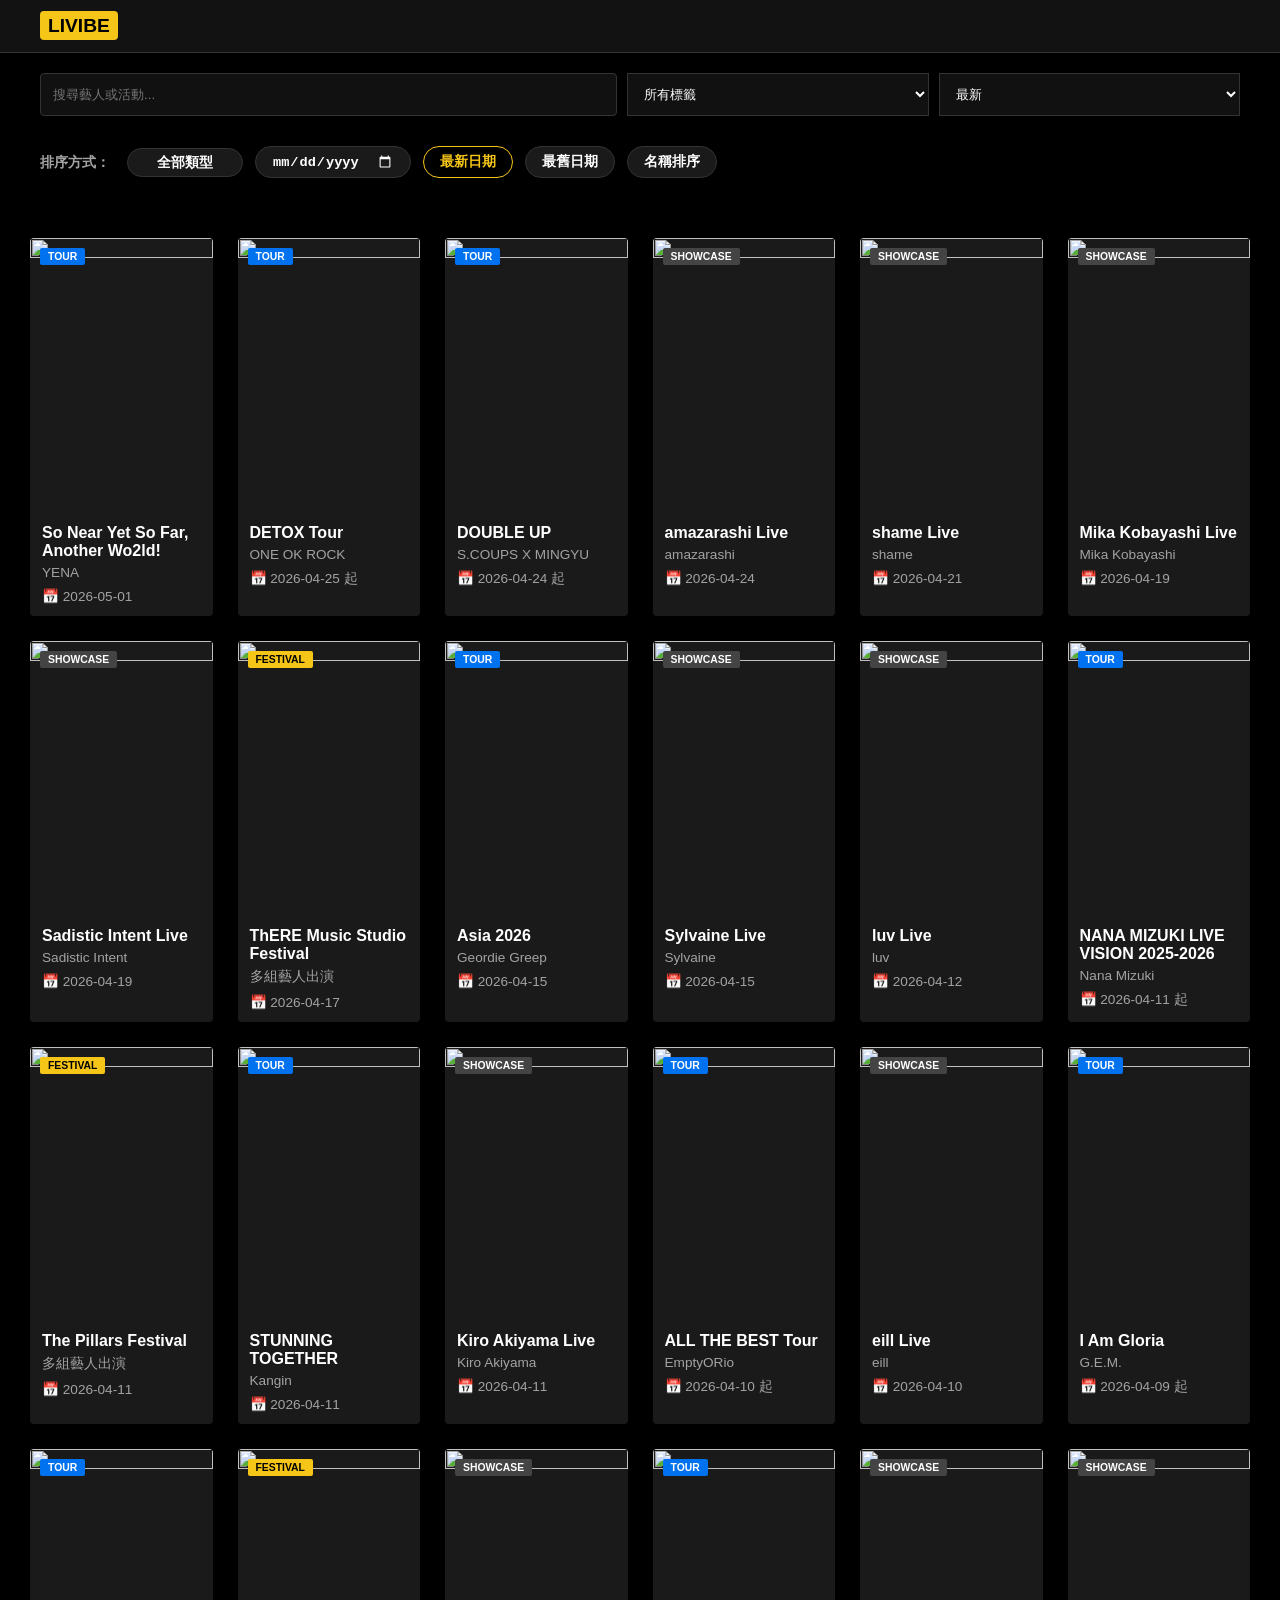
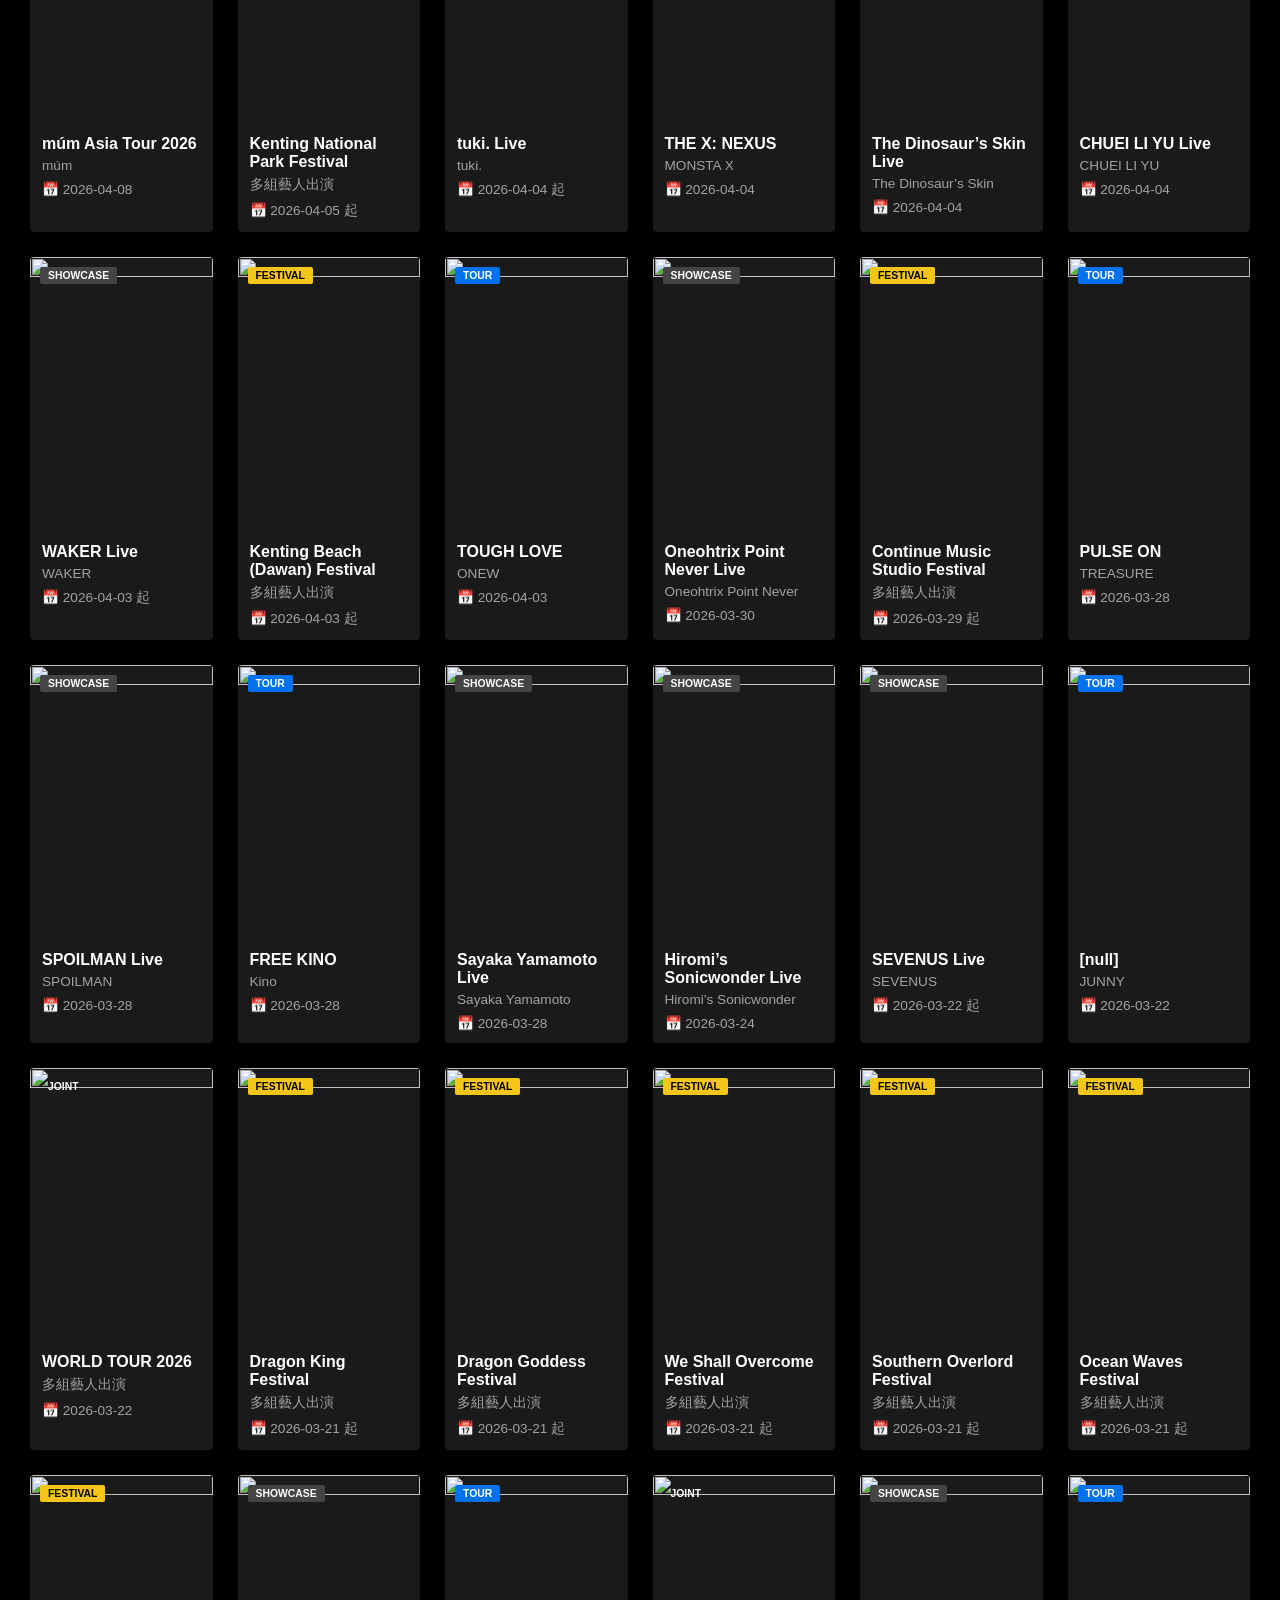
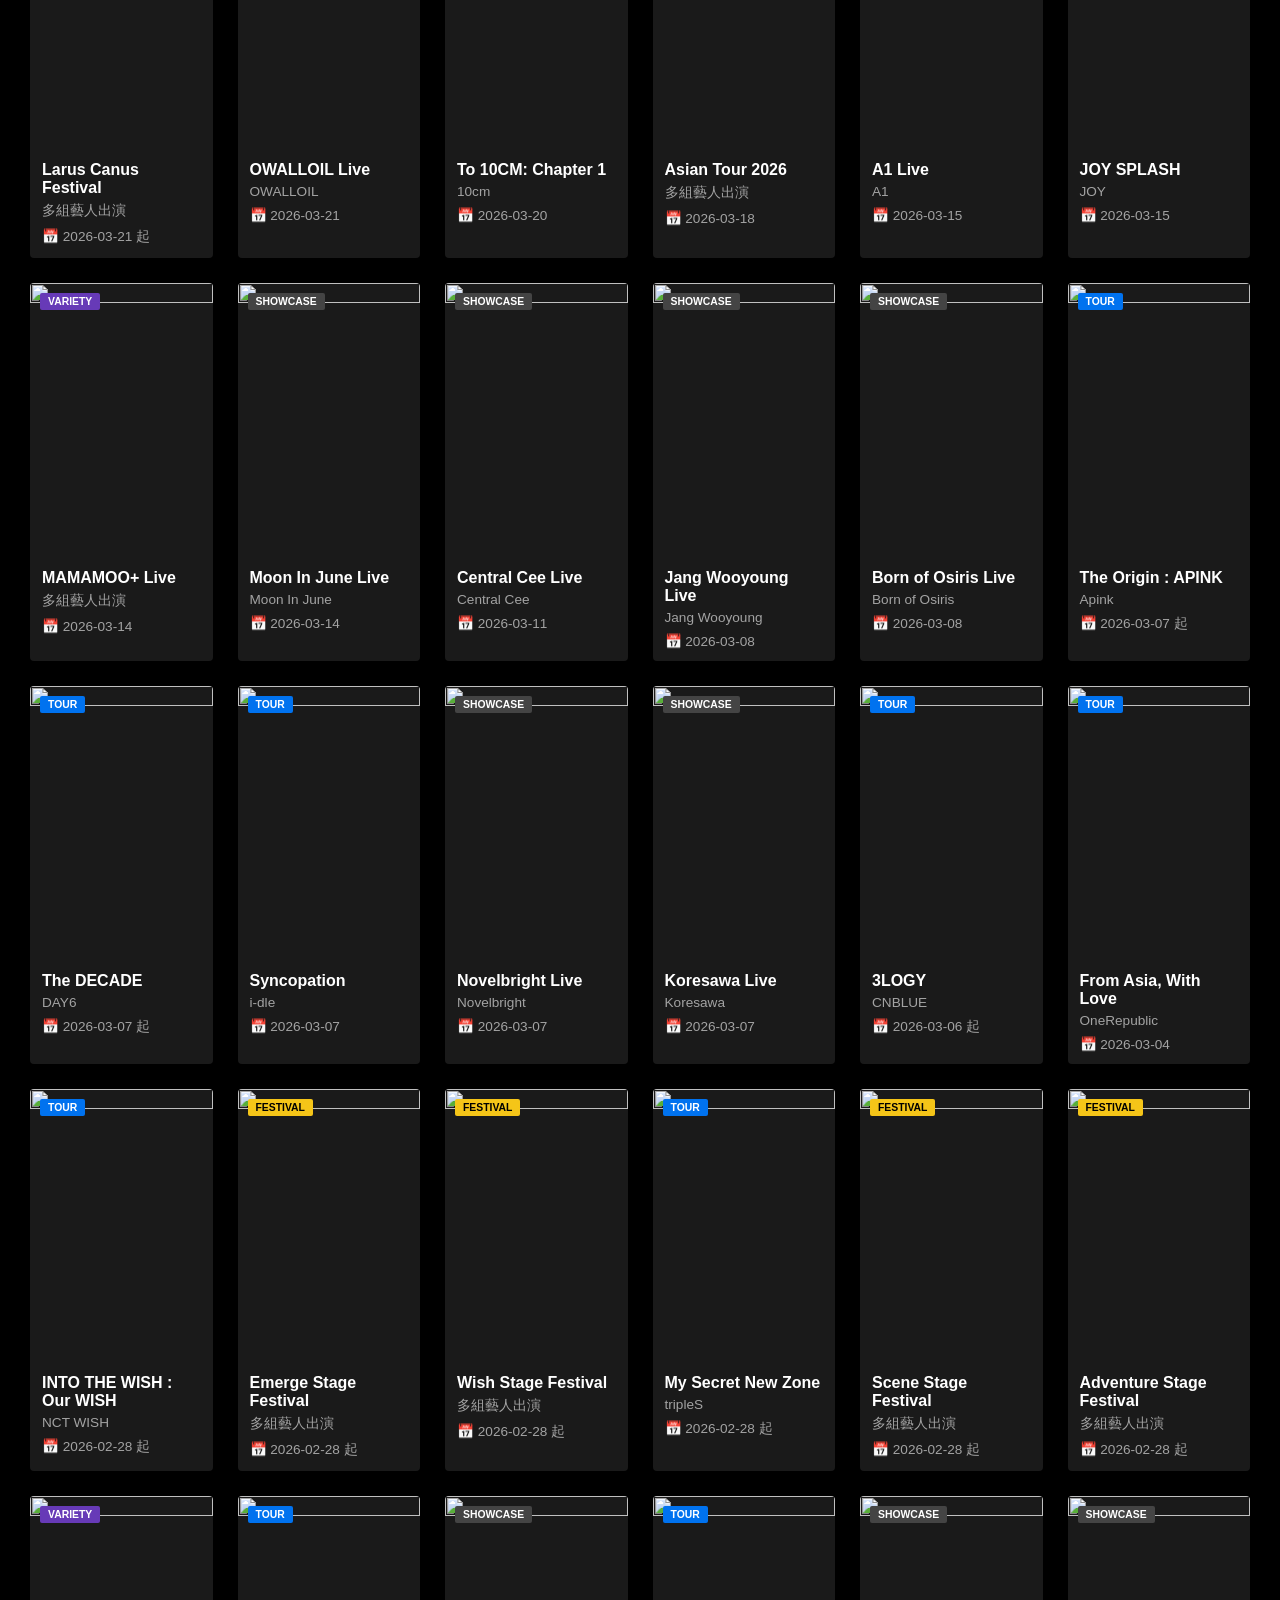
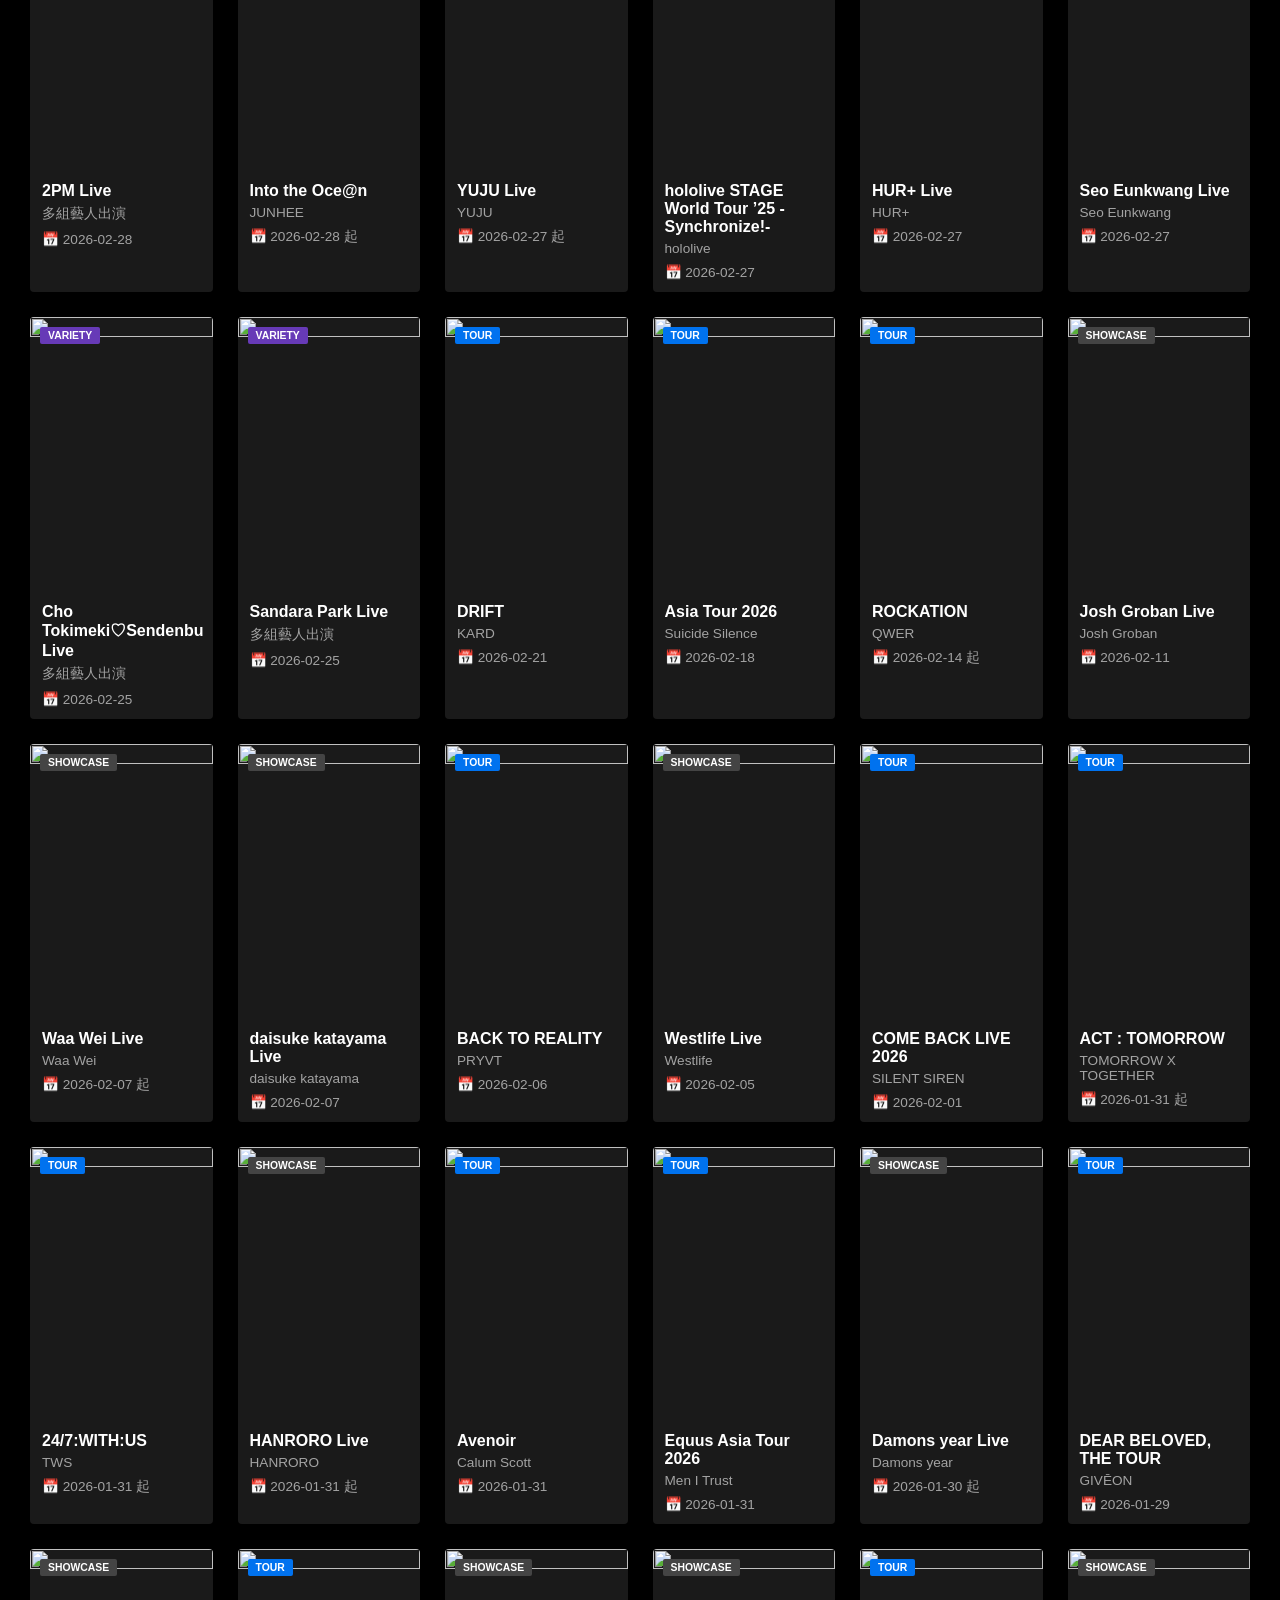
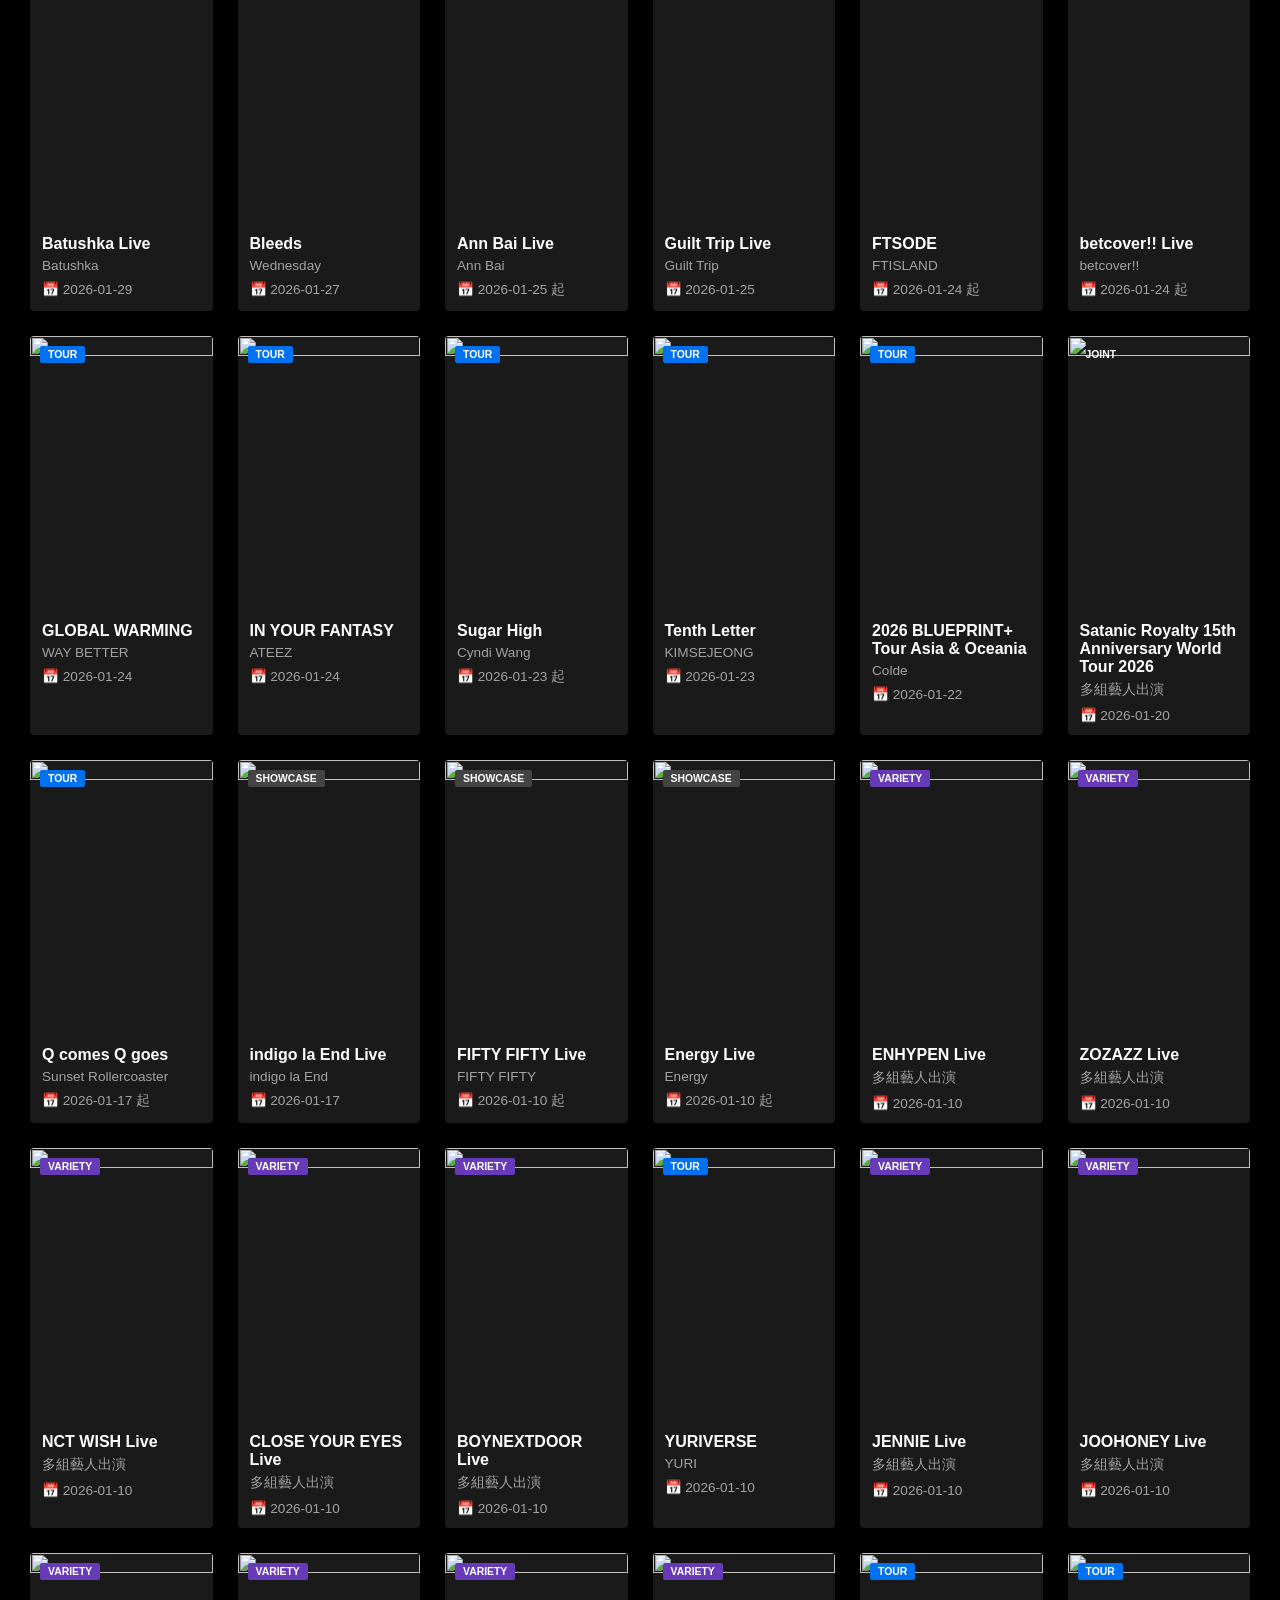
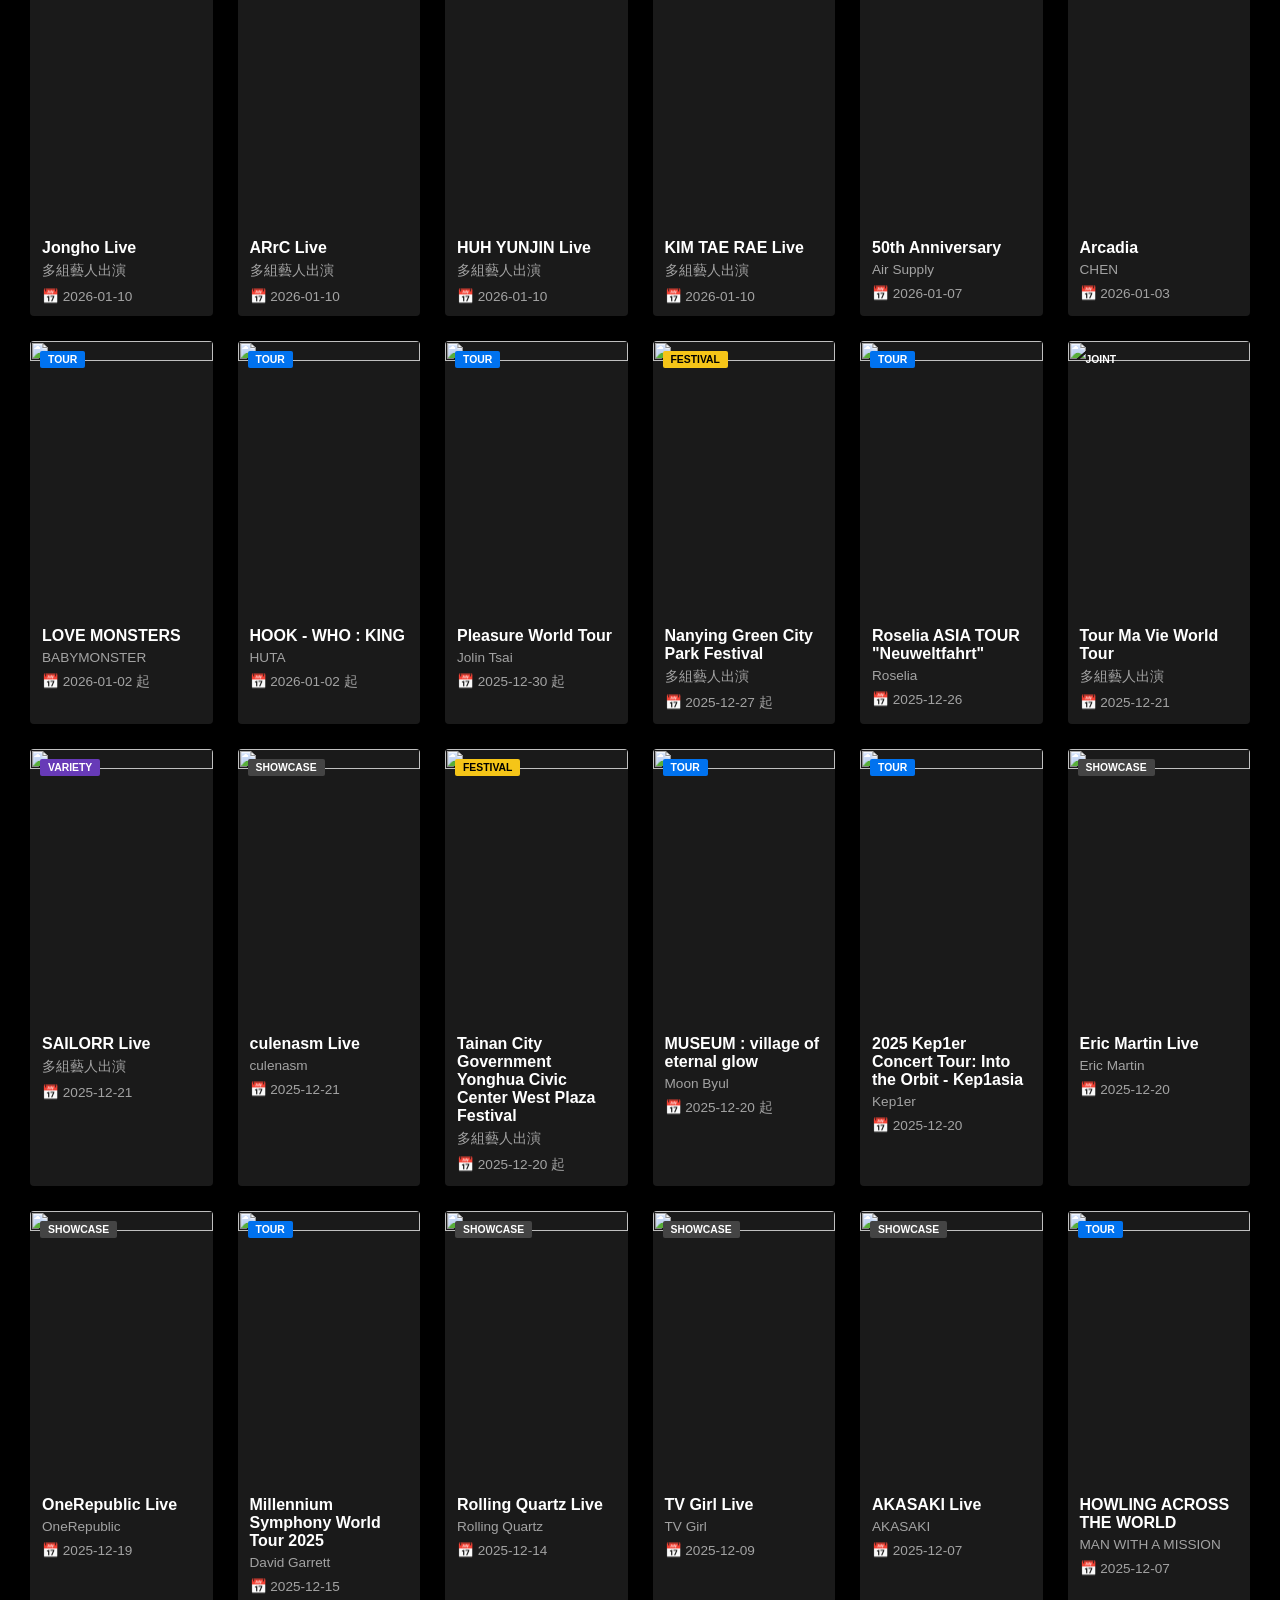
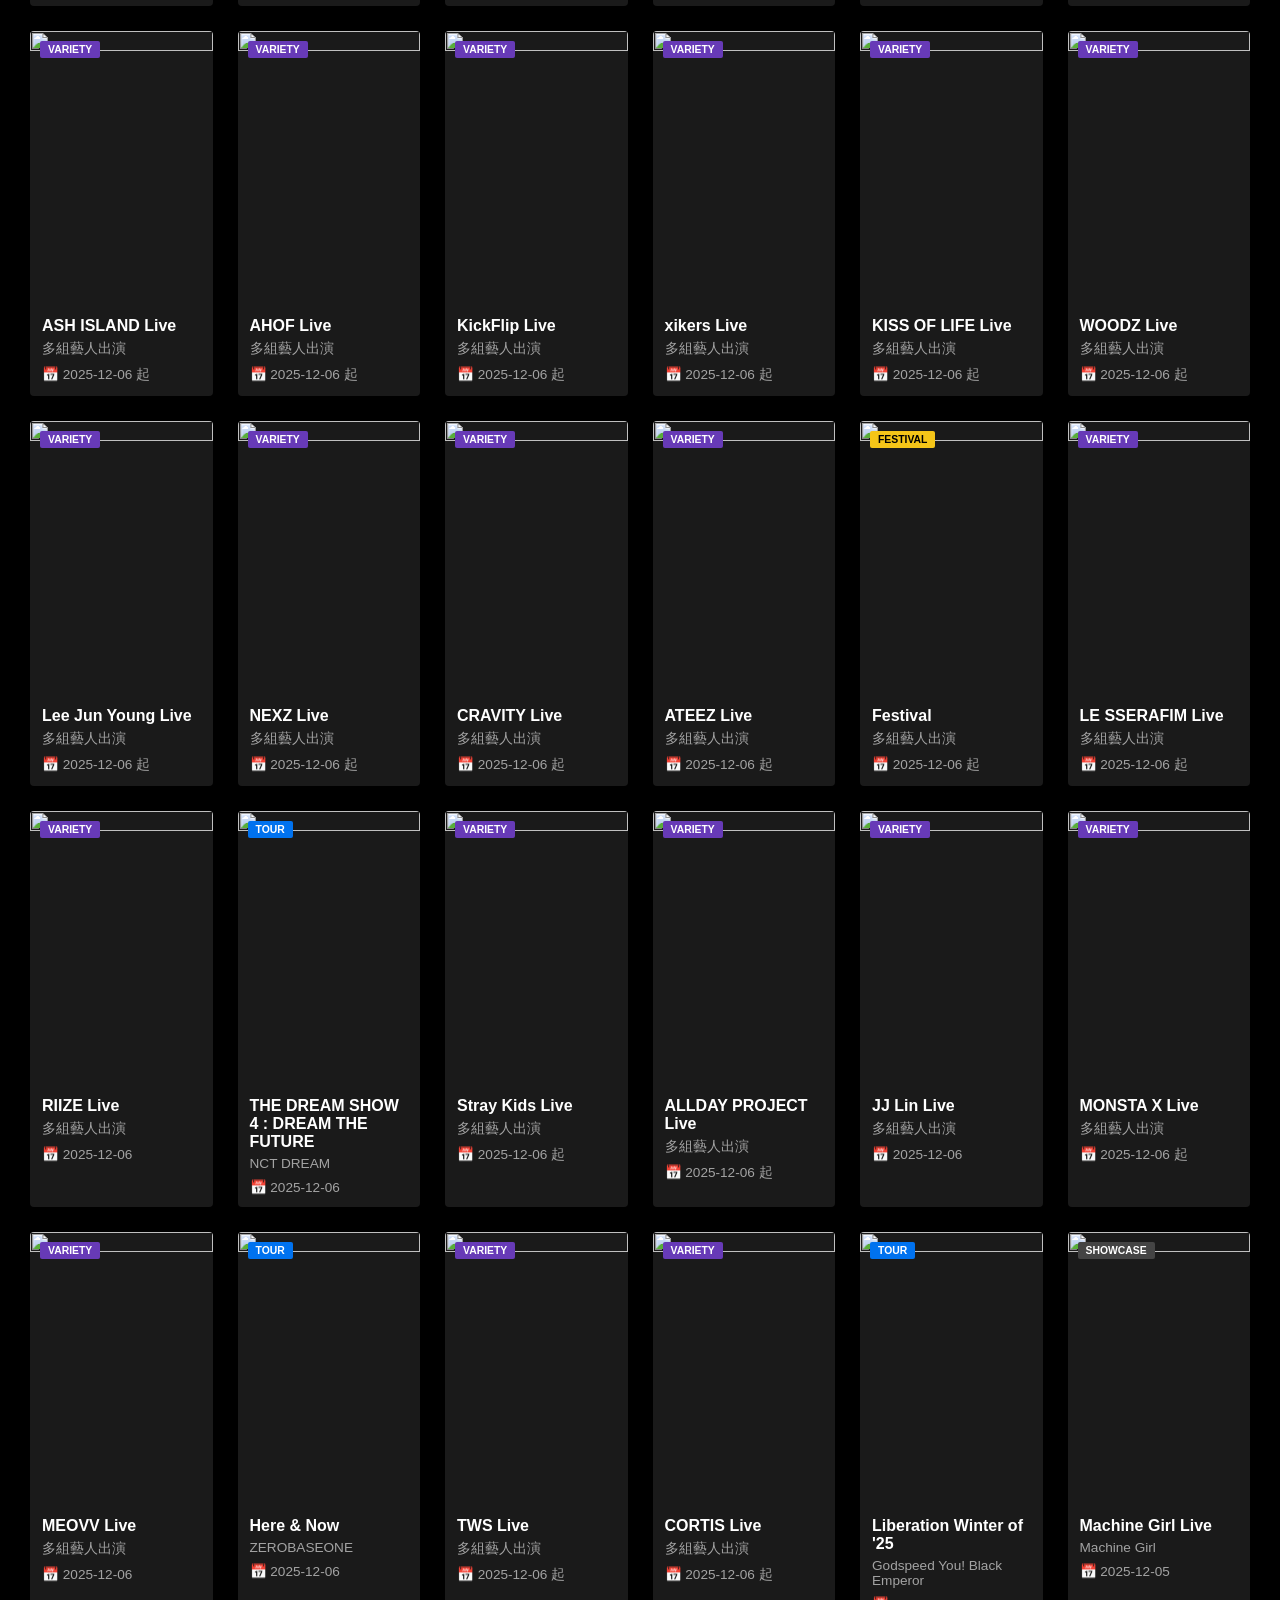
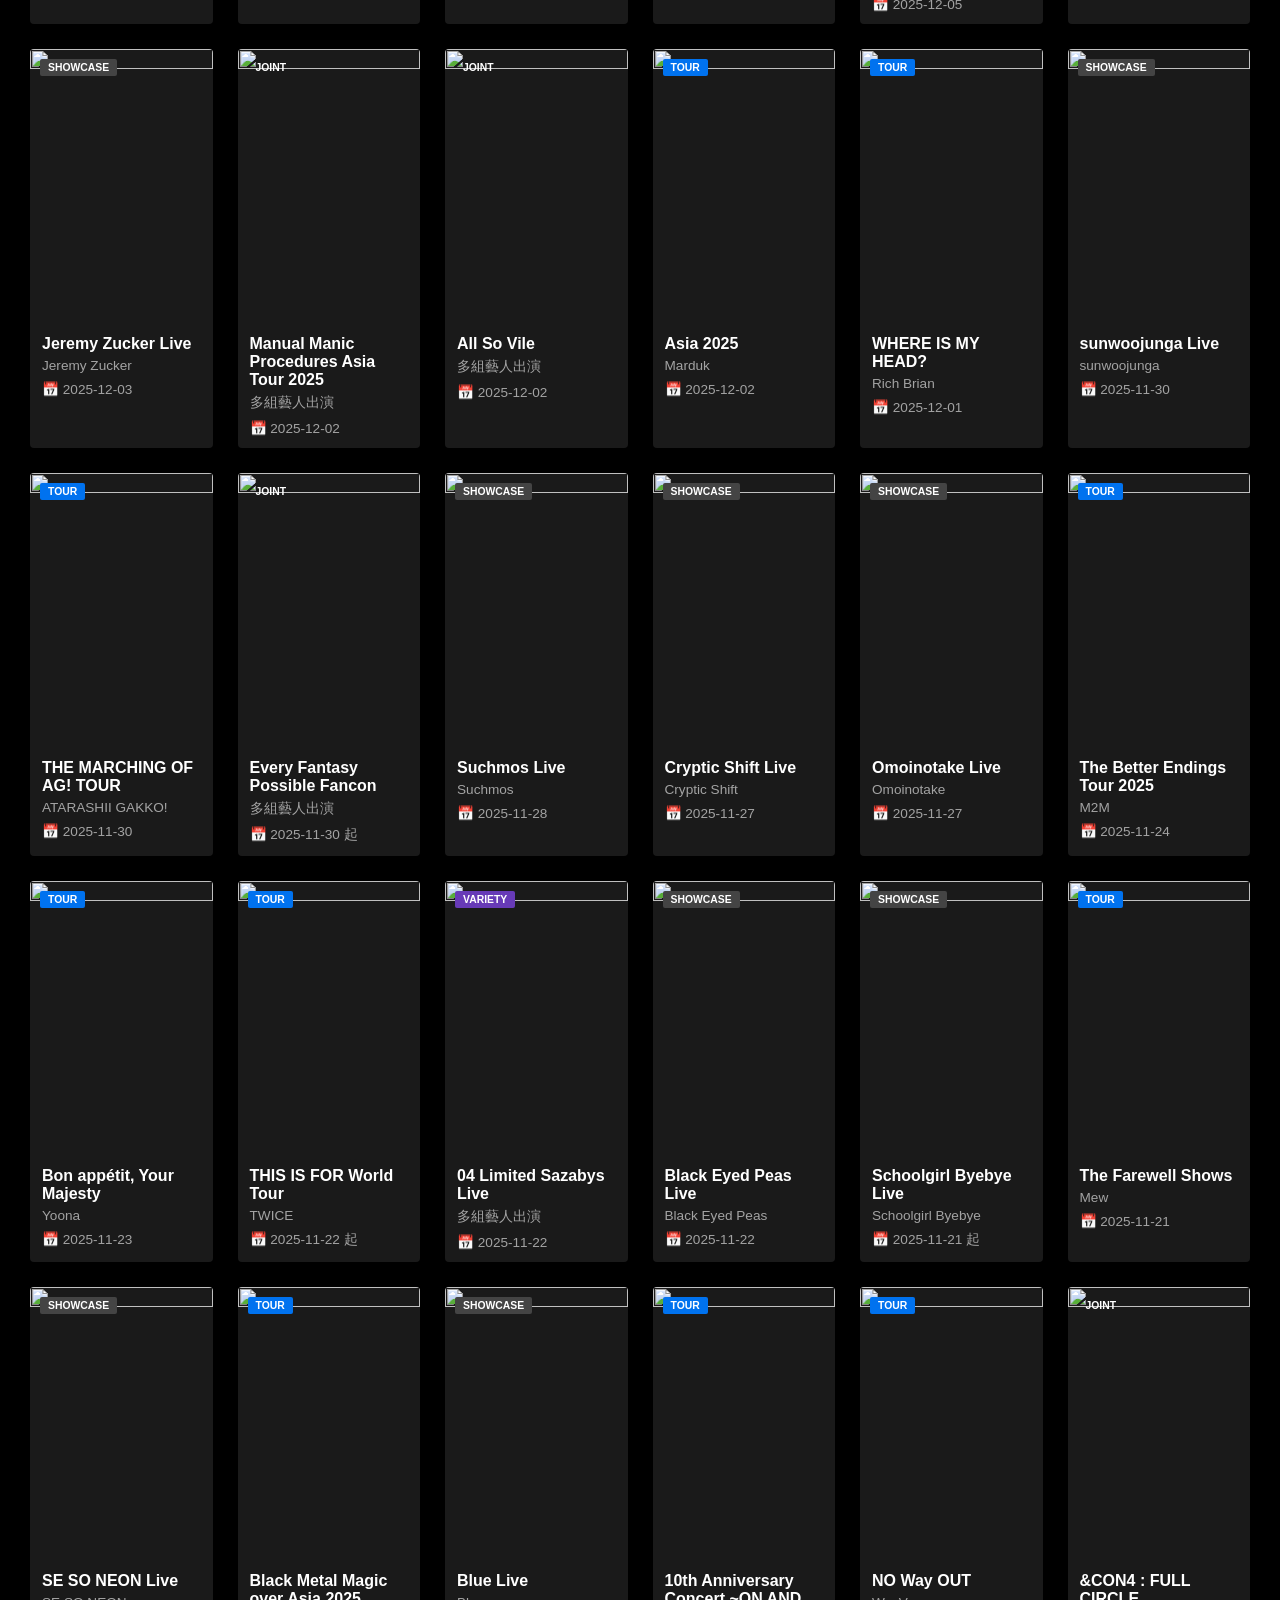
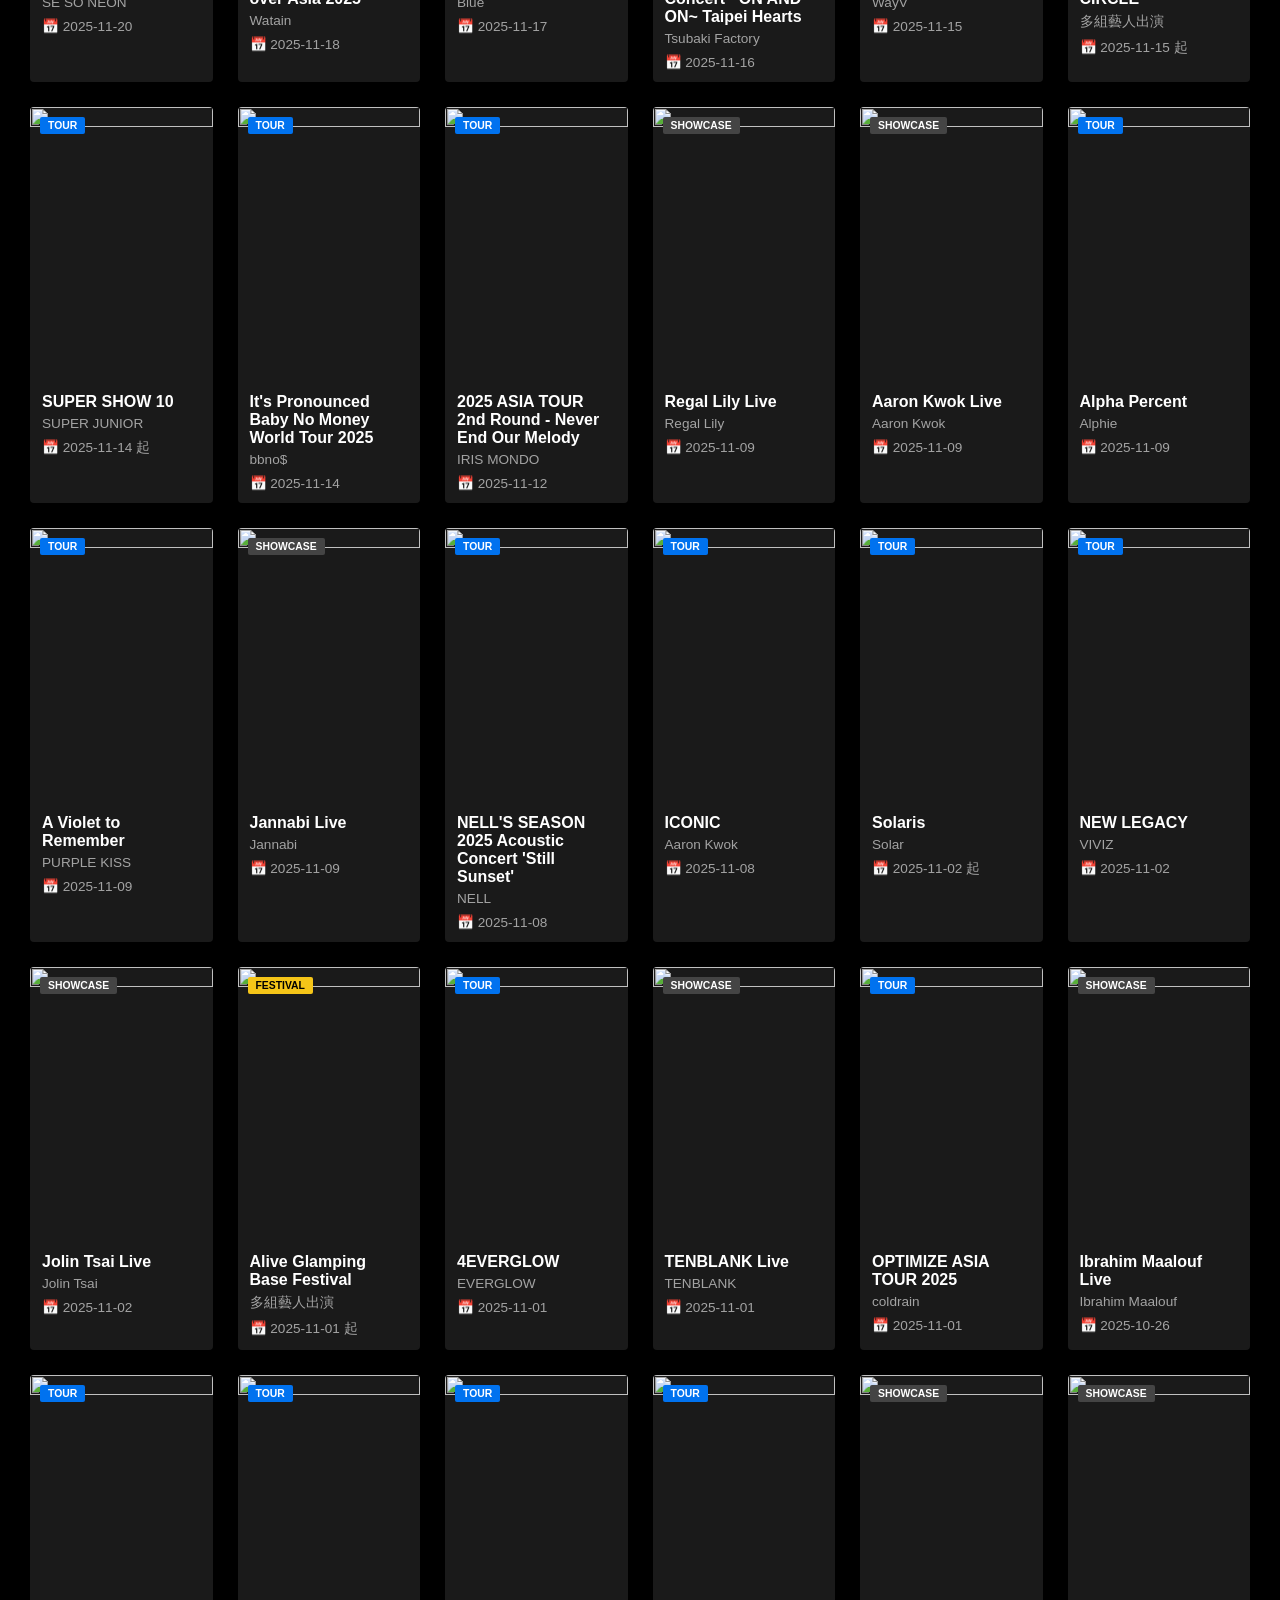
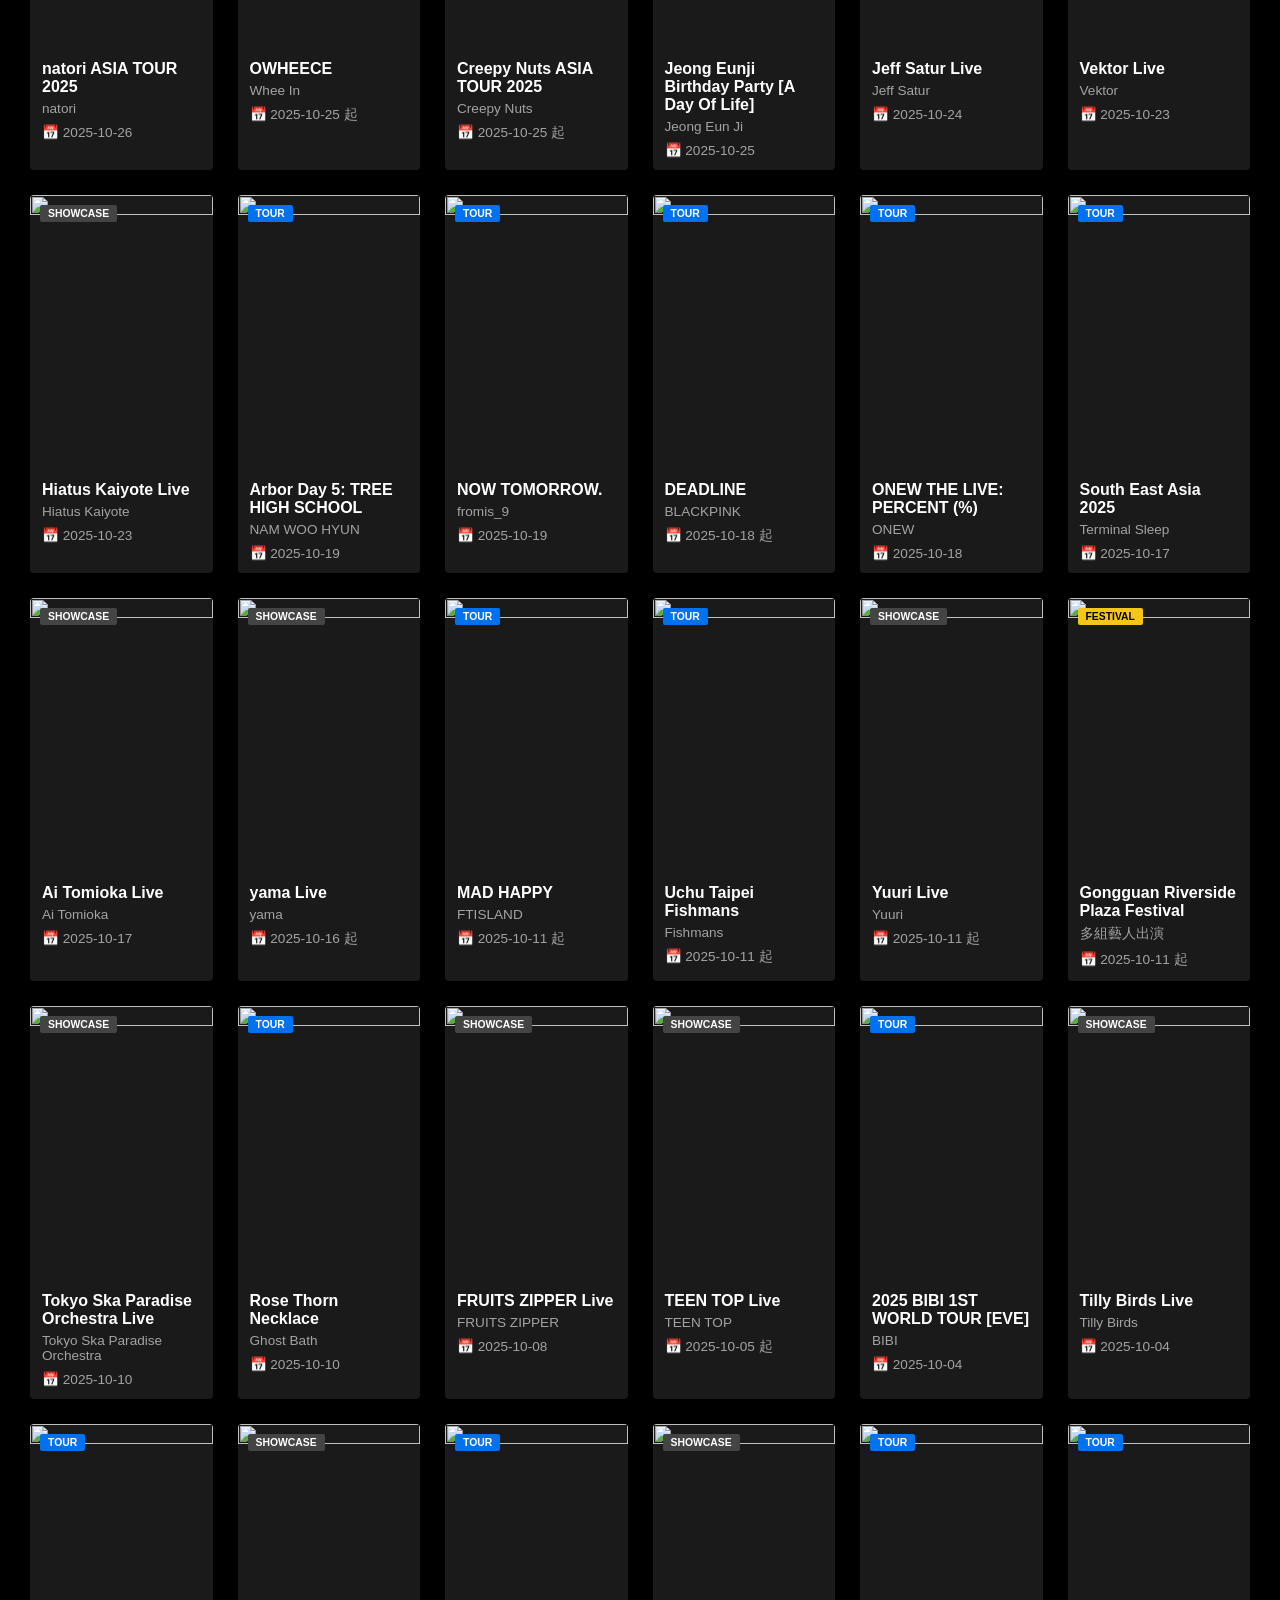
==== commit 774bd8c6: "歸類邏輯跟搜尋排序列功能" ====
--- a/index.html
+++ b/index.html
@@ -2,30 +2,50 @@
 <html lang="zh-TW">
 <head>
     <meta charset="UTF-8">
-    <meta name="viewport" content="width=device-width, initial-scale=1.0">
-    <title>LIVIBE - 演唱會評價平台</title>
+    <title>LIVIBE - 現場演出脈動</title>
     <link rel="stylesheet" href="style.css">
 </head>
+
 <body>
+    <nav class="navbar">
+        <a href="index.html" class="logo-box">LIVIBE</a>
+    </nav>
+<div class="control-panel" style="max-width:1200px; margin:20px auto; display:flex; gap:10px; padding:0 20px;">
+    <input type="text" id="search-input" placeholder="搜尋藝人或活動..." style="flex:2; padding:12px; background:#111; border:1px solid #333; color:#fff; border-radius:4px;">
+    <select id="filter-tag" style="flex:1; padding:12px; background:#111; border:1px solid #333; color:#fff;">
+        <option value="all">所有標籤</option>
+        <option value="TOUR">TOUR</option>
+        <option value="JOINT">JOINT</option>
+        <option value="FESTIVAL">FESTIVAL</option>
+        <option value="SHOWCASE">SHOWCASE</option>
+        <option value="VARIETY">VARIETY</option>
+    </select>
+    <select id="sort-order" style="flex:1; padding:12px; background:#111; border:1px solid #333; color:#fff;">
+        <option value="newest">最新</option>
+        <option value="oldest">最舊</option>
+    </select>
+</div>
+    <div class="control-panel">
+        <div class="sort-group">
+            <select id="filter-tag" class="sort-btn" style="appearance: none; text-align: center;">
+                <option value="ALL">全部類型</option>
+                <option value="tour">巡迴演唱會</option>
+                <option value="festival">音樂祭 / 跨年</option>
+                <option value="showcase">專場演出</option>
+                <option value="variety">職棒 / 體育</option>
+            </select>
+            
+            <input type="date" id="filter-date" class="sort-btn" style="color-scheme: dark;">
 
-<header>
-    <h1>LIVIBE</h1>
-    <p>發現台灣最精彩的現場演出</p>
-</header>
+            <button class="sort-btn active" data-sort="date-desc">最新日期</button>
+            <button class="sort-btn" data-sort="date-asc">最舊日期</button>
+            <button class="sort-btn" data-sort="title">名稱排序</button>
+        </div>
+    </div>
 
-<div class="control-panel">
-    <div class="sort-group">
-        <span class="sort-label">排序依據</span>
-        <button class="sort-btn active" data-sort="date">📅 演出時間</button>
-        <button class="sort-btn" data-sort="artist">🎤 藝人名稱</button>
-        <button class="sort-btn" data-sort="location">📍 場地地區</button>
-    </div>
-</div>
+    <div id="concert-grid" class="concert-grid">
+        </div>
 
-<div id="concert-grid" class="concert-grid">
-    <p style="text-align: center; grid-column: 1/-1;">正在尋找演出資料...</p>
-</div>
-
-<script src="app.js"></script> 
+    <script src="main.js"></script>
 </body>
-</html>+</html>
--- a/style.css
+++ b/style.css
@@ -1,162 +1,160 @@
-/* 全域設定 */
-* {
-    box-sizing: border-box;
+/* IMDB 核心配色 */
+:root {
+    --imdb-yellow: #F5C518;
+    --imdb-black: #000000;
+    --imdb-gray: #1A1A1A;
+    --imdb-text: #FFFFFF;
+    --imdb-muted: #A3A3A3;
 }
 
+/* 修正底色消失的問題 */
 body {
-    font-family: 'PingFang TC', 'Microsoft JhengHei', sans-serif;
-    background-color: #f4f7f6;
+    background-color: var(--imdb-black) !important;
+    color: var(--imdb-text) !important;
+    font-family: 'Roboto', Arial, sans-serif;
     margin: 0;
-    color: #333;
 }
 
-header {
-    background: linear-gradient(135deg, #1a1a1a 0%, #333 100%);
-    color: white;
-    padding: 2rem;
-    text-align: center;
-    box-shadow: 0 2px 10px rgba(0,0,0,0.1);
+/* 導航欄樣式 */
+.navbar {
+    background-color: #121212;
+    padding: 15px 40px;
+    border-bottom: 1px solid #333;
 }
 
-/* 排序控制列 */
+.logo-box {
+    background-color: var(--imdb-yellow);
+    color: #000 !important;
+    font-weight: 900;
+    padding: 4px 8px;
+    border-radius: 4px;
+    text-decoration: none;
+    font-size: 1.2rem;
+}
+
+/* 修復網格排列 */
+.concert-grid {
+    display: grid !important;
+    grid-template-columns: repeat(auto-fill, minmax(180px, 1fr));
+    gap: 25px;
+    padding: 30px;
+    max-width: 1240px;
+    margin: 0 auto;
+}
+
+/* IMDB 卡片與動畫 */
+.concert-card {
+    background-color: var(--imdb-gray) !important;
+    border-radius: 4px;
+    overflow: hidden;
+    cursor: pointer;
+    position: relative;
+    transition: transform 0.3s cubic-bezier(0.2, 1, 0.3, 1), box-shadow 0.3s ease !important;
+}
+
+/* 滑鼠懸停動畫：位移 + 縮放 */
+.concert-card:hover {
+    transform: translateY(-10px) scale(1.02) !important;
+    box-shadow: 0 15px 35px rgba(0,0,0,0.8);
+}
+
+.poster-wrapper img {
+    width: 100%;
+    aspect-ratio: 2/3;
+    object-fit: cover;
+    display: block;
+}
+
+.card-content { padding: 12px; }
+.card-title { font-weight: bold; font-size: 1rem; color: #fff; margin-bottom: 5px; }
+.card-artist { color: var(--imdb-muted); font-size: 0.85rem; }
+
+/* 標籤配色 */
+.fest-tag {
+    position: absolute;
+    top: 10px;
+    left: 10px;
+    padding: 3px 8px;
+    font-weight: 900;
+    font-size: 0.65rem;
+    border-radius: 2px;
+    z-index: 5;
+}
+.tag-festival { background: var(--imdb-yellow); color: #000; }
+.tag-tour { background: #0072EF; color: #fff; }
+.tag-showcase { background: #444; color: #fff; }
+
+/* --- 排序選單控制區塊 --- */
 .control-panel {
     max-width: 1200px;
-    margin: 30px auto;
-    padding: 0 20px;
-    display: flex;
-    justify-content: center;
-    align-items: center;
-    gap: 15px;
+    margin: 20px auto;
+    padding: 10px 20px;
+    /*border-bottom: 1px solid #333; /* 加入一條細微的分隔線 */
 }
 
 .sort-group {
     display: flex;
     gap: 12px;
-    background: #fff;
-    padding: 10px 20px;
-    border-radius: 50px;
-    box-shadow: 0 4px 6px rgba(0,0,0,0.05);
+    align-items: center;
+    flex-wrap: wrap;
 }
 
-.sort-label {
+/* 讓「排序方式」字樣更專業 */
+.sort-group::before {
+    content: "排序方式：";
+    color: var(--imdb-muted);
+    font-size: 0.9rem;
     font-weight: bold;
-    color: #666;
-    align-self: center;
+    margin-right: 5px;
 }
 
+/* IMDB 風格藥丸按鈕 */
 .sort-btn {
-    padding: 8px 20px;
-    border: 2px solid #eee;
-    background: white;
-    border-radius: 25px;
+    background-color: #1A1A1A; /* 深灰背景 */
+    color: var(--imdb-text);
+    border: 1px solid #333; /* 深色邊框 */
+    padding: 6px 16px;
+    border-radius: 20px; /* 圓角藥丸形狀 */
+    font-size: 0.85rem;
+    font-weight: 600;
     cursor: pointer;
-    font-size: 0.95rem;
-    font-weight: 500;
-    transition: all 0.3s ease;
+    transition: all 0.2s ease;
 }
 
+/* 懸停效果 */
 .sort-btn:hover {
-    border-color: #007bff;
-    color: #007bff;
+    background-color: #333;
+    border-color: #555;
 }
 
+/* 啟用狀態：IMDB 黃色邊框與文字 */
 .sort-btn.active {
-    background: #007bff;
-    color: white;
-    border-color: #007bff;
-    box-shadow: 0 4px 12px rgba(0, 123, 255, 0.3);
+    background-color: transparent;
+    color: var(--imdb-yellow);
+    border-color: var(--imdb-yellow);
 }
 
-/* 演唱會網格佈局 */
-.concert-grid {
-    display: grid;
-    grid-template-columns: repeat(auto-fill, minmax(300px, 1fr));
-    gap: 30px;
-    max-width: 1200px;
-    margin: 0 auto;
-    padding: 0 20px 50px;
+/* 標籤配色更新 */
+.tag-tour { 
+    background-color: #0072EF !important; /* 鮮豔的藍色 */
+    color: #ffffff !important; 
+}
+.tag-festival { 
+    background-color: var(--imdb-yellow) !important; 
+    color: #000 !important; 
+}
+.tag-showcase { 
+    background-color: #444 !important; 
+    color: #fff !important; 
 }
 
-/* 卡片與圖片樣式 */
-.concert-card {
-    background: white;
-    border-radius: 15px;
-    overflow: hidden;
-    box-shadow: 0 10px 20px rgba(0,0,0,0.08);
-    transition: transform 0.3s cubic-bezier(0.175, 0.885, 0.32, 1.275);
+/* 確保按鈕 active 狀態 */
+.sort-btn.active {
+    border-color: var(--imdb-yellow) !important;
+    color: var(--imdb-yellow) !important;
 }
 
-.concert-card:hover {
-    transform: translateY(-10px);
-    box-shadow: 0 15px 30px rgba(0,0,0,0.12);
-}
-
-.poster-wrapper {
-    position: relative;
-    width: 100%;
-    height: 400px;
-    overflow: hidden;
-}
-
-.poster-wrapper img {
-    width: 100%;
-    height: 100%;
-    object-fit: cover;
-}
-
-/* 文字資訊區 */
-.info {
-    padding: 20px;
-}
-
-.location-tag {
-    background: #f0f3ff;
-    color: #007bff;
-    font-size: 0.75rem;
-    font-weight: bold;
-    padding: 4px 12px;
-    border-radius: 6px;
-    display: inline-block;
-    margin-bottom: 10px;
-}
-
-h3 {
-    margin: 5px 0;
-    font-size: 1.25rem;
-    color: #222;
-    /* 避免標題太長擠壓佈局 */
-    display: -webkit-box;
-    -webkit-line-clamp: 1;
-    -webkit-box-orient: vertical;
-    overflow: hidden;
-}
-
-.venue {
-    color: #777;
-    font-size: 0.9rem;
-    margin-bottom: 15px;
-}
-
-.date-box {
-    border-top: 1px solid #eee;
-    padding-top: 15px;
-    color: #007bff;
-    font-weight: 600;
-    display: flex;
-    align-items: center;
-    gap: 5px;
-}
-
-/* 手機版適應 */
-@media (max-width: 600px) {
-    .control-panel {
-        flex-direction: column;
-    }
-    .sort-group {
-        flex-wrap: wrap;
-        justify-content: center;
-    }
-    .poster-wrapper {
-        height: 300px;
-    }
-}+.tag-variety { background-color: #673AB7; color: #fff; }  /* 深紫色 */
+.tag-festival { background-color: #F5C518; color: #000; } /* 音樂祭黃 */
+.tag-tour { background-color: #2196F3; color: #fff; }     /* 巡演藍 */
+.tag-showcase { background-color: #4CAF50; color: #fff; }  /* 專場綠 */
